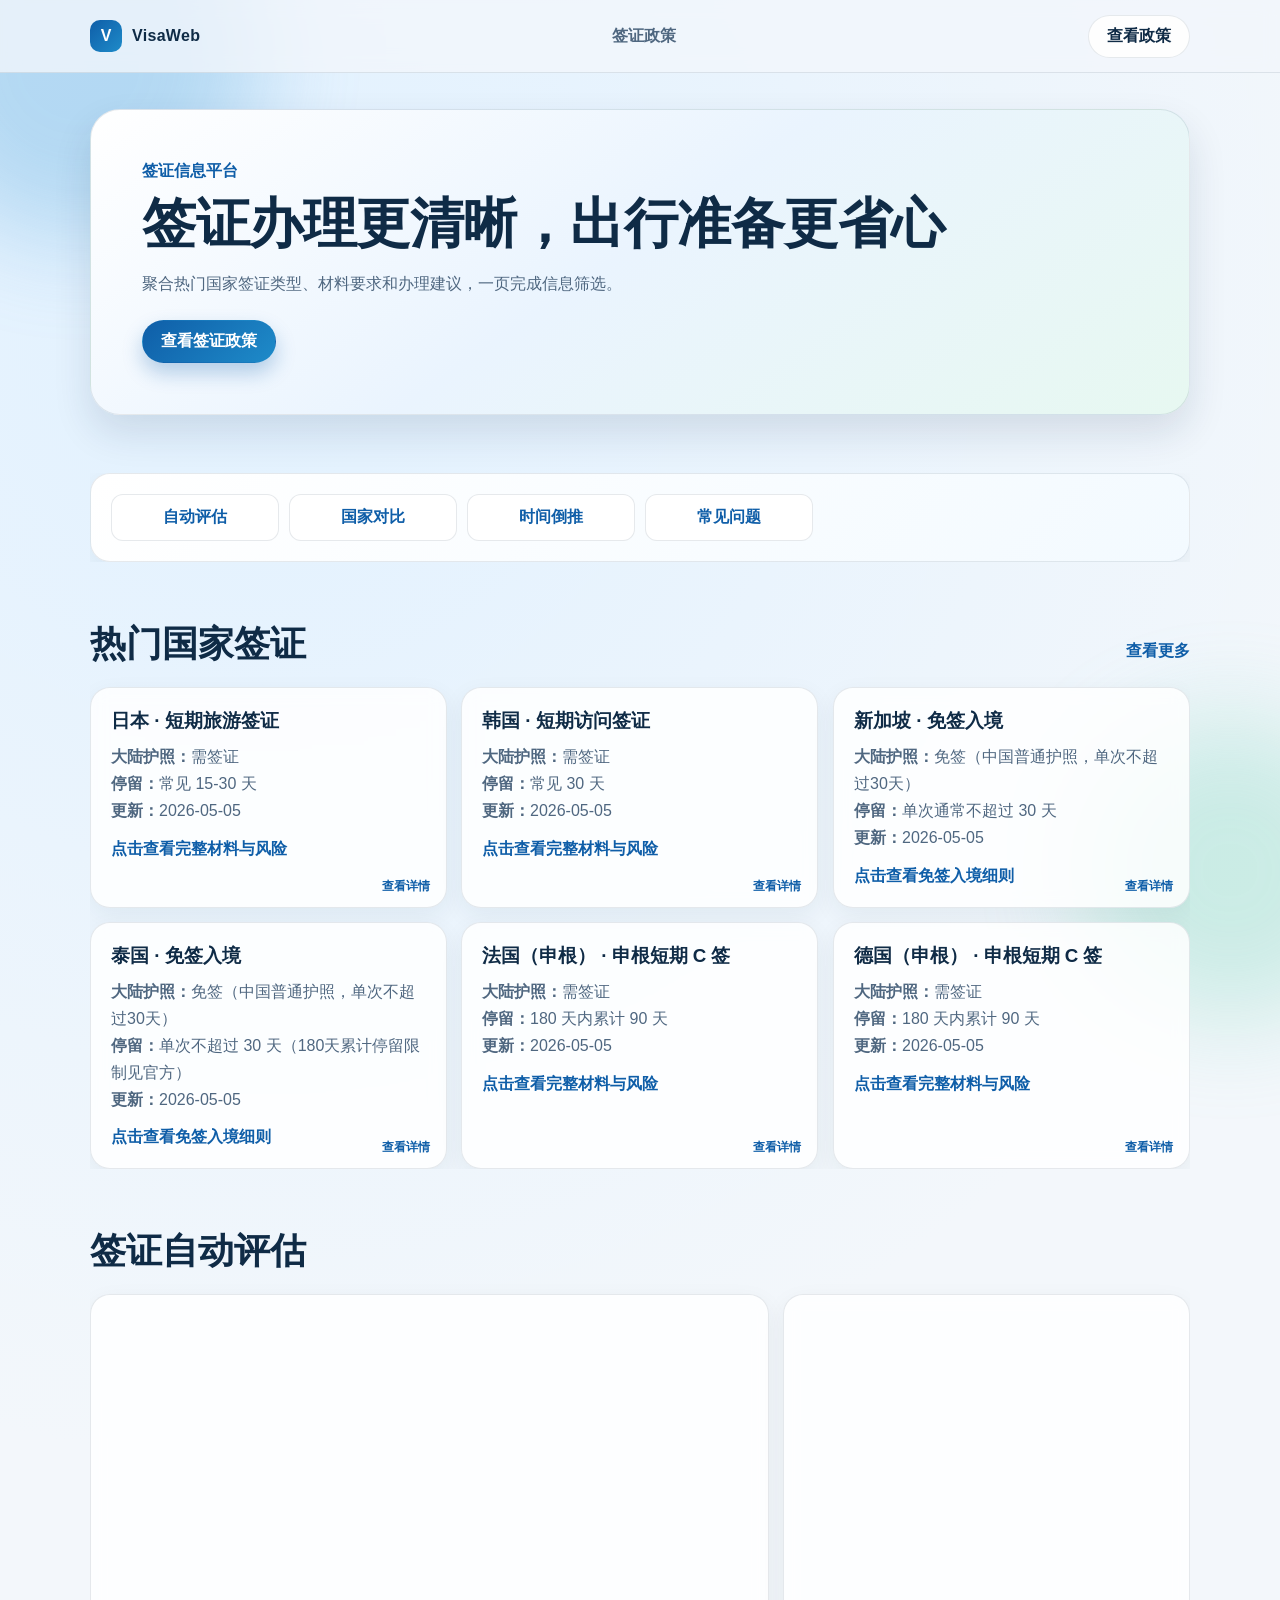
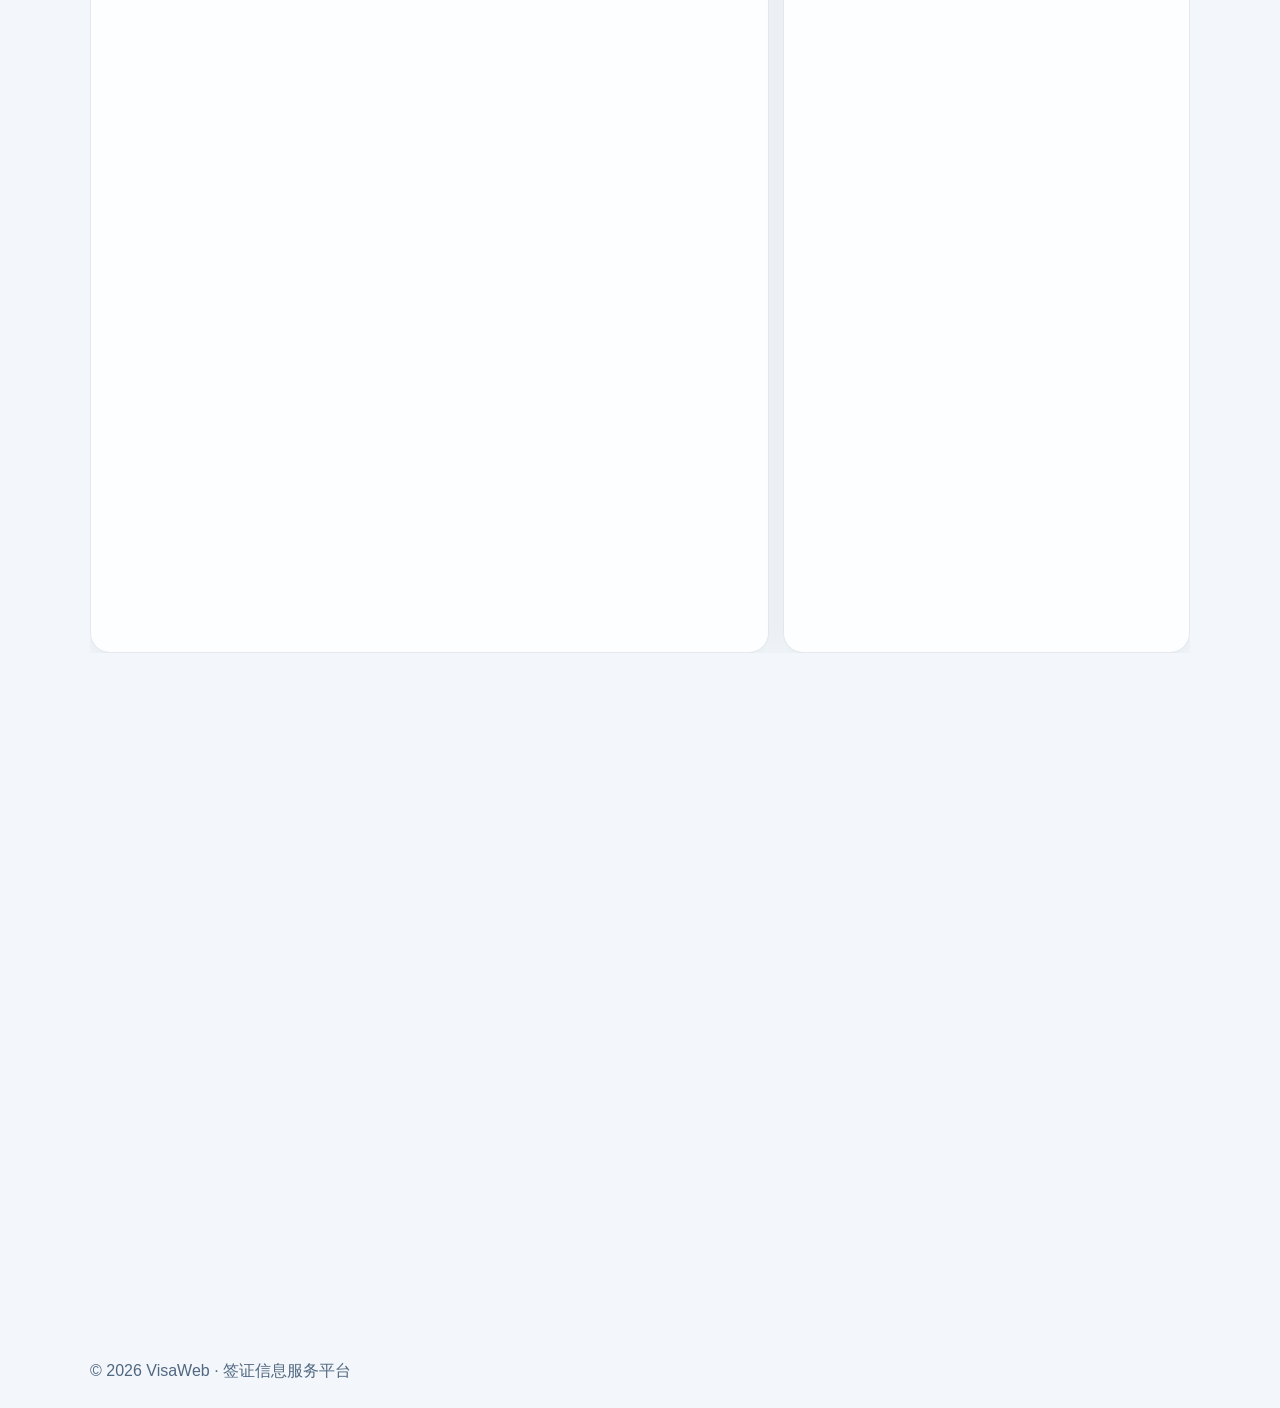
==== index.html @ edb18864 "Refine CN passport visa site: policy detail pages, FAQ update, UX and animation tuning" ====
﻿<!doctype html>
<html lang="zh-CN">
<head>
  <meta charset="UTF-8" />
  <meta name="viewport" content="width=device-width, initial-scale=1.0" />
  <meta name="theme-color" content="#0e2a47" />
  <title>VisaWeb 签证服务</title>
  <meta name="description" content="VisaWeb 提供热门国家签证政策、材料清单、风险提示与自动评估，界面简洁，体验流畅。" />
  <link rel="icon" href="./favicon.svg" type="image/svg+xml" />
  <link rel="stylesheet" href="./styles.css" />
</head>
<body>
  <div class="bg-orb orb-a" aria-hidden="true"></div>
  <div class="bg-orb orb-b" aria-hidden="true"></div>
  <header class="topbar">
    <div class="container topbar-inner">
      <a class="brand" href="./index.html" aria-label="VisaWeb 首页"><span class="brand-mark">V</span><span class="brand-name">VisaWeb</span></a>
      <nav class="nav">
        <a href="./policy/index.html">签证政策</a>
      </nav>
      <div class="top-actions">
        <a class="btn btn-line" href="./policy/index.html">查看政策</a>
      </div>
    </div>
  </header>
  <main id="home">
    <section class="hero container reveal show">
      <p class="tag">签证信息平台</p>
      <h1>签证办理更清晰，出行准备更省心</h1>
      <p class="hero-sub">聚合热门国家签证类型、材料要求和办理建议，一页完成信息筛选。</p>
      <div class="hero-actions">
        <a class="btn btn-solid" href="./policy/index.html">查看签证政策</a>
      </div>
    </section>

    <section class="container block reveal">
      <div class="quick-links card">
        <a href="#autoEval">自动评估</a>
        <a href="#compareSection">国家对比</a>
        <a href="#countdownSection">时间倒推</a>
        <a href="#faqSection">常见问题</a>
      </div>
    </section>

    <section id="hotSection" class="container block reveal">
      <div class="block-head"><h2>热门国家签证</h2><a href="./policy/index.html">查看更多</a></div>
      <div id="homeCards" class="card-grid"></div>
    </section>

    <section id="autoEval" class="container block reveal">
      <div class="block-head"><h2>签证自动评估</h2></div>
      <div class="apply-grid">
        <form id="visaEvalForm" class="card form-card" action="#" method="post">
          <label>目标国家<select id="evalCountry" required><option value="">请选择国家</option></select></label>
          <label>出行目的<select id="evalPurpose" required><option value="tourism">旅游</option><option value="business">商务</option><option value="visit">探亲访友</option></select></label>
          <label>预计停留天数<select id="evalStayDays" required><option value="short" selected>7 天内</option><option value="mid">8-15 天</option><option value="long">16 天以上</option></select></label>
          <label>月收入（人民币）<select id="evalIncome" required><option value="low">5000 以下</option><option value="mid" selected>5000 - 20000</option><option value="high">20000 以上</option></select></label>
          <label>过往出境记录<select id="evalTravel" required><option value="none">无</option><option value="some" selected>1-3 次</option><option value="many">4 次及以上</option></select></label>
          <label>是否有拒签史<select id="evalRefusal" required><option value="no" selected>无拒签史</option><option value="yes">有拒签史</option></select></label>
          <label>资金余额覆盖行程<select id="evalFund" required><option value="weak">不足 1 倍</option><option value="normal" selected>1-2 倍</option><option value="strong">2 倍以上</option></select></label>
          <label>行程真实性<select id="evalPlan" required><option value="basic">基础</option><option value="clear" selected>清晰</option><option value="strong">完整可核验</option></select></label>
          <label>材料翻译/公证准备<select id="evalDocLegal" required><option value="no">未准备</option><option value="part" selected>部分准备</option><option value="yes">准备完整</option></select></label>
          <label>材料完整度<input id="evalDocs" type="range" min="40" max="100" step="5" value="80" /></label>
          <label><input id="evalJob" type="checkbox" checked /> 有稳定工作/在读证明</label>
          <button class="btn btn-solid" type="submit">开始评估</button>
        </form>
        <aside class="card tip-card">
          <h3>评估结果</h3>
          <p id="evalRate">通过率：--</p>
          <p id="evalLevel">风险等级：--</p>
          <p id="evalAdvice" class="tip-muted">填写信息后可生成建议。</p>
          <ul id="evalBreakdown" class="risk-list"><li>将显示分项评分。</li></ul>
        </aside>
      </div>
    </section>

    <section id="compareSection" class="container block reveal">
      <div class="block-head"><h2>国家对比</h2></div>
      <div class="compare-wrap card">
        <div class="compare-actions">
          <select id="compareA"></select>
          <select id="compareB"></select>
          <select id="compareC"></select>
          <button id="compareBtn" class="btn btn-solid" type="button">开始对比</button>
        </div>
        <div id="compareTable" class="compare-table"></div>
      </div>
    </section>

    <section id="countdownSection" class="container block reveal">
      <div class="block-head"><h2>办理时间倒推器</h2></div>
      <div class="card countdown-box">
        <div class="compare-actions">
          <select id="countCountry"></select>
          <input id="departDate" type="date" />
          <button id="countBtn" class="btn btn-solid" type="button">计算时间</button>
        </div>
        <p id="countResult" class="tip-muted">输入国家和出发日期后自动计算最晚提交时间。</p>
      </div>
    </section>

    <section id="faqSection" class="container block reveal">
      <div class="block-head"><h2>常见问题</h2></div>
      <div class="card">
        <div class="compare-actions"><select id="faqCountry"></select></div>
        <div id="smartFaq" class="faq"></div>
      </div>
    </section>

  </main>
  <footer class="container footer reveal"><p>© 2026 VisaWeb · 签证信息服务平台</p></footer>
  <script src="./app.js"></script>
  <script src="./data/visa-data.js"></script>
  <script src="./data/site-data-bindings.js"></script>
</body>
</html>
---- styles.css ----
﻿:root {
  --bg: #f3f7fb;
  --text: #0f2b46;
  --subtext: #4f6780;
  --card: rgba(255, 255, 255, 0.84);
  --line: rgba(15, 43, 70, 0.1);
  --primary: #0f5ea8;
  --primary-2: #1e8bc9;
  --shadow: 0 18px 38px rgba(15, 43, 70, 0.12);
}

* { box-sizing: border-box; }
html, body { margin: 0; padding: 0; }
body {
  font-family: "Avenir Next", "Segoe UI", "PingFang SC", "Microsoft YaHei", sans-serif;
  background: radial-gradient(circle at 20% 10%, #e1f1ff 0%, transparent 40%), var(--bg);
  color: var(--text);
  overflow-x: hidden;
}
*:not(.btn):not(button):not(.quick-links a) {
  animation: none !important;
  transition: none !important;
}

.container {
  width: min(1100px, calc(100% - 40px));
  margin: 0 auto;
}

.bg-orb {
  position: fixed;
  z-index: -1;
  border-radius: 50%;
  filter: blur(50px);
  opacity: 0.35;
  pointer-events: none;
  will-change: transform;
}
.orb-a {
  width: 360px; height: 360px;
  background: #58a9df;
  top: -120px; left: -100px;
  animation: none;
}
.orb-b {
  width: 300px; height: 300px;
  background: #81d7be;
  right: -100px; bottom: -120px;
  animation: none;
}

.topbar {
  position: sticky;
  top: 0;
  backdrop-filter: blur(10px);
  background: rgba(243, 247, 251, 0.78);
  border-bottom: 1px solid var(--line);
  z-index: 20;
}
.topbar-inner {
  height: 72px;
  display: flex;
  align-items: center;
  justify-content: space-between;
  gap: 14px;
}
.brand {
  display: inline-flex;
  align-items: center;
  gap: 10px;
  text-decoration: none;
  color: var(--text);
  font-weight: 700;
}
.brand-mark {
  width: 32px; height: 32px;
  border-radius: 10px;
  display: grid;
  place-items: center;
  color: #fff;
  background: linear-gradient(135deg, var(--primary), var(--primary-2));
}
.brand-name { letter-spacing: 0.3px; }

.nav {
  display: flex;
  gap: 24px;
}
.nav a {
  text-decoration: none;
  color: var(--subtext);
  font-weight: 600;
  transition: none;
}
.nav a:hover { color: var(--primary); }

.btn {
  border-radius: 999px;
  border: 1px solid transparent;
  padding: 10px 18px;
  font-weight: 650;
  text-decoration: none;
  display: inline-flex;
  align-items: center;
  justify-content: center;
  transition: transform .28s cubic-bezier(.22,.8,.24,1), box-shadow .28s cubic-bezier(.22,.8,.24,1), background .28s cubic-bezier(.22,.8,.24,1);
}
.btn:hover { transform: translateY(-1px) scale(1.01); }
.btn-solid {
  background: linear-gradient(135deg, var(--primary), var(--primary-2));
  color: #fff;
  box-shadow: 0 10px 20px rgba(15, 94, 168, .28);
}
.btn-ghost {
  background: transparent;
  color: var(--primary);
  border-color: rgba(15, 94, 168, 0.35);
}
.btn-line {
  background: rgba(255, 255, 255, 0.9);
  border-color: var(--line);
  color: var(--text);
}

.hero {
  margin-top: 36px;
  background: linear-gradient(145deg, #ffffff, #eaf4fe 48%, #e7f8f1);
  border: 1px solid var(--line);
  border-radius: 30px;
  padding: clamp(28px, 4vw, 54px);
  box-shadow: var(--shadow);
}
.tag {
  margin: 0 0 12px;
  color: var(--primary);
  font-weight: 700;
}
.hero h1 {
  margin: 0;
  font-size: clamp(30px, 5vw, 54px);
  line-height: 1.1;
  letter-spacing: -0.5px;
}
.hero-sub {
  max-width: 660px;
  margin: 16px 0 0;
  color: var(--subtext);
  line-height: 1.75;
}
.hero-actions {
  margin-top: 22px;
  display: flex;
  gap: 12px;
  flex-wrap: wrap;
}
.hero-metrics {
  margin-top: 26px;
  display: grid;
  grid-template-columns: minmax(0, 260px);
  gap: 12px;
}
.hero-metrics article {
  background: var(--card);
  border: 1px solid var(--line);
  border-radius: 18px;
  padding: 16px;
}
.hero-metrics strong {
  font-size: 28px;
  display: block;
}
.hero-metrics span { color: var(--subtext); }

.block { margin-top: 58px; }
.block-head {
  display: flex;
  justify-content: space-between;
  align-items: baseline;
  margin-bottom: 18px;
}
.block h2 {
  font-size: clamp(24px, 3vw, 36px);
  margin: 0;
}
.block-head a {
  color: var(--primary);
  text-decoration: none;
  font-weight: 600;
}

.card-grid {
  display: grid;
  grid-template-columns: repeat(3, minmax(0, 1fr));
  gap: 14px;
}
.card {
  border: 1px solid var(--line);
  border-radius: 20px;
  padding: 20px;
  background: var(--card);
  backdrop-filter: blur(8px);
  box-shadow: 0 8px 24px rgba(15, 43, 70, 0.06);
  transition: none;
  will-change: transform;
}
.card:hover {
  transform: none;
  box-shadow: 0 8px 24px rgba(15, 43, 70, 0.06);
  border-color: var(--line);
}
.card-link {
  display: block;
  text-decoration: none;
  color: inherit;
  position: relative;
  transition: transform .34s cubic-bezier(.22,.8,.24,1), box-shadow .34s cubic-bezier(.22,.8,.24,1) !important;
}
.card-link::after {
  content: "查看详情";
  position: absolute;
  right: 16px;
  bottom: 12px;
  color: var(--primary);
  font-size: 12px;
  font-weight: 700;
}
.card-grid .card-link:hover {
  transform: translateY(-3px) scale(1.008);
  box-shadow: 0 12px 24px rgba(15, 43, 70, 0.12);
}
.card h3 { margin: 0 0 10px; }
.card p {
  margin: 0;
  color: var(--subtext);
  line-height: 1.68;
}
.card span {
  margin-top: 14px;
  color: var(--primary);
  font-weight: 700;
  display: inline-block;
}

.steps {
  margin: 0;
  padding: 0;
  list-style: none;
  display: grid;
  grid-template-columns: repeat(2, minmax(0, 1fr));
  gap: 14px;
}
.steps li {
  border: 1px solid var(--line);
  border-radius: 18px;
  padding: 18px;
  background: var(--card);
}
.steps strong { font-size: 17px; }
.steps p {
  margin: 8px 0 0;
  color: var(--subtext);
  line-height: 1.66;
}

.faq {
  display: grid;
  gap: 10px;
}
.faq details {
  border: 1px solid var(--line);
  border-radius: 14px;
  background: var(--card);
  padding: 14px 16px;
}
.faq summary {
  cursor: pointer;
  font-weight: 700;
}
.faq p {
  margin: 10px 0 0;
  color: var(--subtext);
  line-height: 1.65;
}

.footer {
  margin-top: 56px;
  margin-bottom: 26px;
  color: var(--subtext);
}

.reveal { opacity: 1; transform: none; }
.reveal.show { opacity: 1; transform: none; }

@keyframes driftA {
  from { transform: translate3d(0, 0, 0) scale(1); }
  to { transform: translate3d(20px, 30px, 0) scale(1.08); }
}
@keyframes driftB {
  from { transform: translate3d(0, 0, 0) scale(1); }
  to { transform: translate3d(-20px, -25px, 0) scale(1.12); }
}

@media (max-width: 900px) {
  .nav { display: none; }
  .card-grid { grid-template-columns: 1fr; }
  .steps { grid-template-columns: 1fr; }
  .hero-metrics { grid-template-columns: 1fr; }
}

@media (max-width: 620px) {
  .container { width: min(1100px, calc(100% - 24px)); }
  .topbar-inner { height: 64px; }
  .btn-line { display: none; }
  .hero { border-radius: 22px; }
}

@media (prefers-reduced-motion: reduce) {
  *, *::before, *::after {
    animation: none !important;
    transition: none !important;
    scroll-behavior: auto !important;
  }
  .reveal { opacity: 1; transform: none; }
}

.region-tabs {
  display: flex;
  gap: 10px;
  flex-wrap: wrap;
  margin-bottom: 18px;
}
.region-tabs .btn.active {
  color: #fff;
  background: linear-gradient(135deg, var(--primary), var(--primary-2));
  border-color: transparent;
}
.policy-list {
  grid-template-columns: repeat(2, minmax(0, 1fr));
}
.policy-card p {
  margin: 8px 0 0;
  color: var(--subtext);
}

.apply-grid {
  display: grid;
  grid-template-columns: 1.25fr .75fr;
  gap: 14px;
}
.form-card {
  display: grid;
  gap: 10px;
}
.form-card label {
  display: grid;
  gap: 6px;
  font-weight: 600;
  color: var(--text);
}
.form-card input,
.form-card select,
.form-card textarea {
  border: 1px solid var(--line);
  border-radius: 12px;
  padding: 12px;
  background: #fff;
  color: var(--text);
  font: inherit;
}
.form-card textarea { resize: vertical; }
.tip-card h3 { margin-top: 0; }
.tip-muted { color: var(--subtext); font-size: 14px; }
.tip-card #evalRate,
.tip-card #evalLevel {
  color: var(--text);
  font-weight: 700;
}
.quick-links {
  display: grid;
  grid-template-columns: repeat(6, minmax(0, 1fr));
  gap: 10px;
  background: linear-gradient(135deg, #ffffff, #f3faff);
}
.quick-links a {
  text-decoration: none;
  border: 1px solid var(--line);
  border-radius: 12px;
  padding: 12px 10px;
  text-align: center;
  font-weight: 700;
  color: var(--primary);
  background: #fff;
  transition: transform .28s cubic-bezier(.22,.8,.24,1), box-shadow .28s cubic-bezier(.22,.8,.24,1);
}
.quick-links a:hover {
  transform: translateY(-1px) scale(1.01);
  box-shadow: 0 8px 16px rgba(15, 94, 168, .1);
}

input[type="range"] {
  width: 100%;
  accent-color: var(--primary);
}

.profile-grid {
  display: grid;
  grid-template-columns: repeat(3, minmax(0, 1fr));
  gap: 14px;
}

@media (max-width: 900px) {
  .policy-list,
  .profile-grid,
  .apply-grid {
    grid-template-columns: 1fr;
  }
  .quick-links {
    grid-template-columns: repeat(3, minmax(0, 1fr));
  }
}
.top-actions{display:flex;gap:8px;align-items:center}
.policy-tools{display:grid;grid-template-columns:2fr 1fr auto;gap:10px;align-items:center;margin-bottom:14px}
.policy-tools input,.policy-tools select{border:1px solid var(--line);border-radius:12px;padding:11px;background:#fff;color:var(--text);font:inherit}
.compare-wrap,.download-box,.countdown-box{padding:16px}
.compare-actions{display:flex;flex-wrap:wrap;gap:10px;align-items:center}
.compare-actions select,.compare-actions input{border:1px solid var(--line);border-radius:12px;padding:11px;background:#fff;color:var(--text);font:inherit;min-width:180px}
.compare-table{margin-top:14px;overflow:auto}
.compare-table table{width:100%;border-collapse:collapse;font-size:14px}
.compare-table th,.compare-table td{border-bottom:1px solid var(--line);padding:10px;text-align:left}
.risk-list{margin:12px 0 0;padding-left:18px;color:var(--subtext);line-height:1.7}
#home .block,.card{content-visibility:auto;contain-intrinsic-size:320px}
.reveal.show { animation: none; }
.country-item{transition:none}
.country-item.active{box-shadow:none}
@media (max-width:620px){.quick-links{grid-template-columns:repeat(2,minmax(0,1fr))}}
.policy-detail-layout{
  display:grid;
  grid-template-columns:300px 1fr;
  gap:14px;
  align-items:start;
}
.policy-country-list{
  display:grid;
  gap:8px;
  position:sticky;
  top:88px;
}
.country-item{
  border:1px solid var(--line);
  background:#fff;
  border-radius:12px;
  padding:10px 12px;
  text-align:left;
  cursor:pointer;
}
.country-item strong{display:block}
.country-item span{font-size:12px;color:var(--subtext)}
.country-item.active{
  border-color:rgba(15,94,168,.45);
  box-shadow:0 8px 18px rgba(15,94,168,.12);
}
.policy-detail-pane h3{margin-top:0}
.policy-detail-pane h4{margin:16px 0 8px}
.policy-detail-pane p{margin:8px 0}
@media (max-width:980px){
  .policy-detail-layout{grid-template-columns:1fr}
  .policy-country-list{position:static}
  .policy-tools{grid-template-columns:1fr 1fr auto}
}
@media (max-width:900px){.policy-tools{grid-template-columns:1fr}}
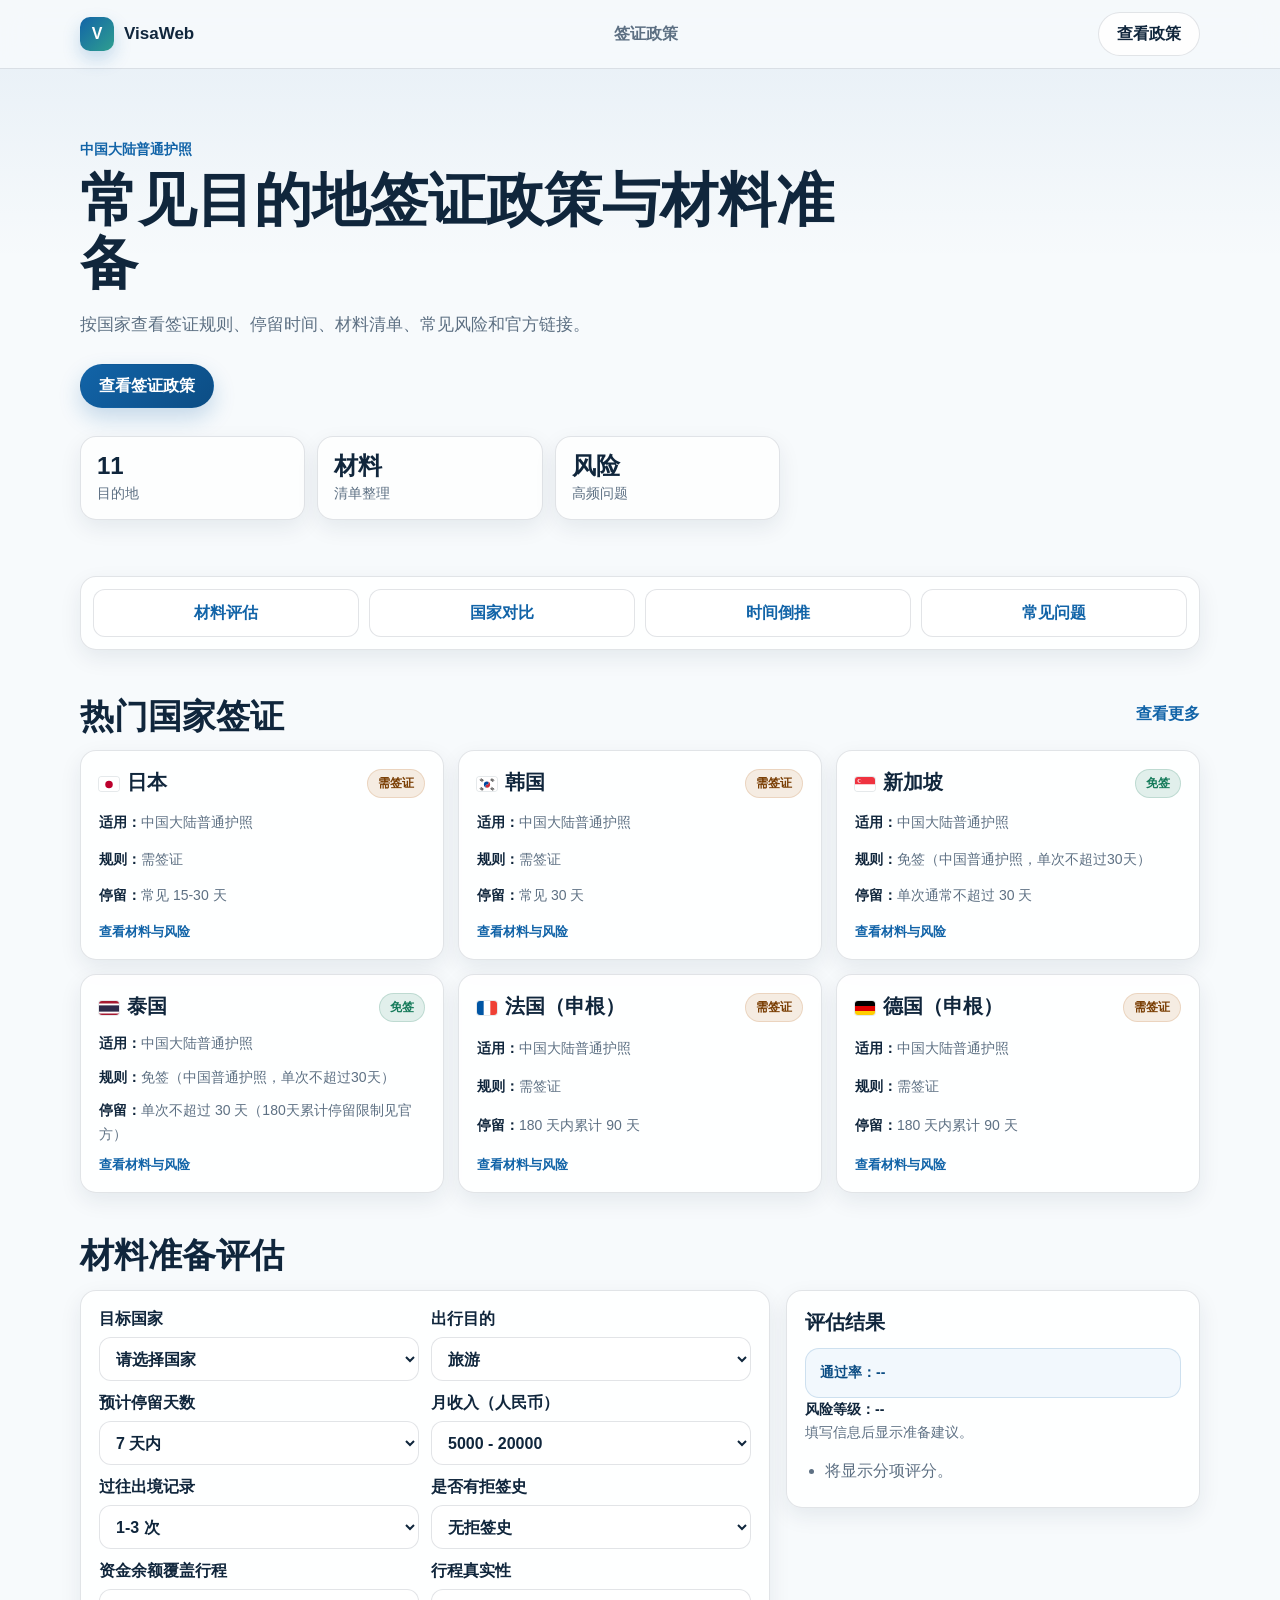
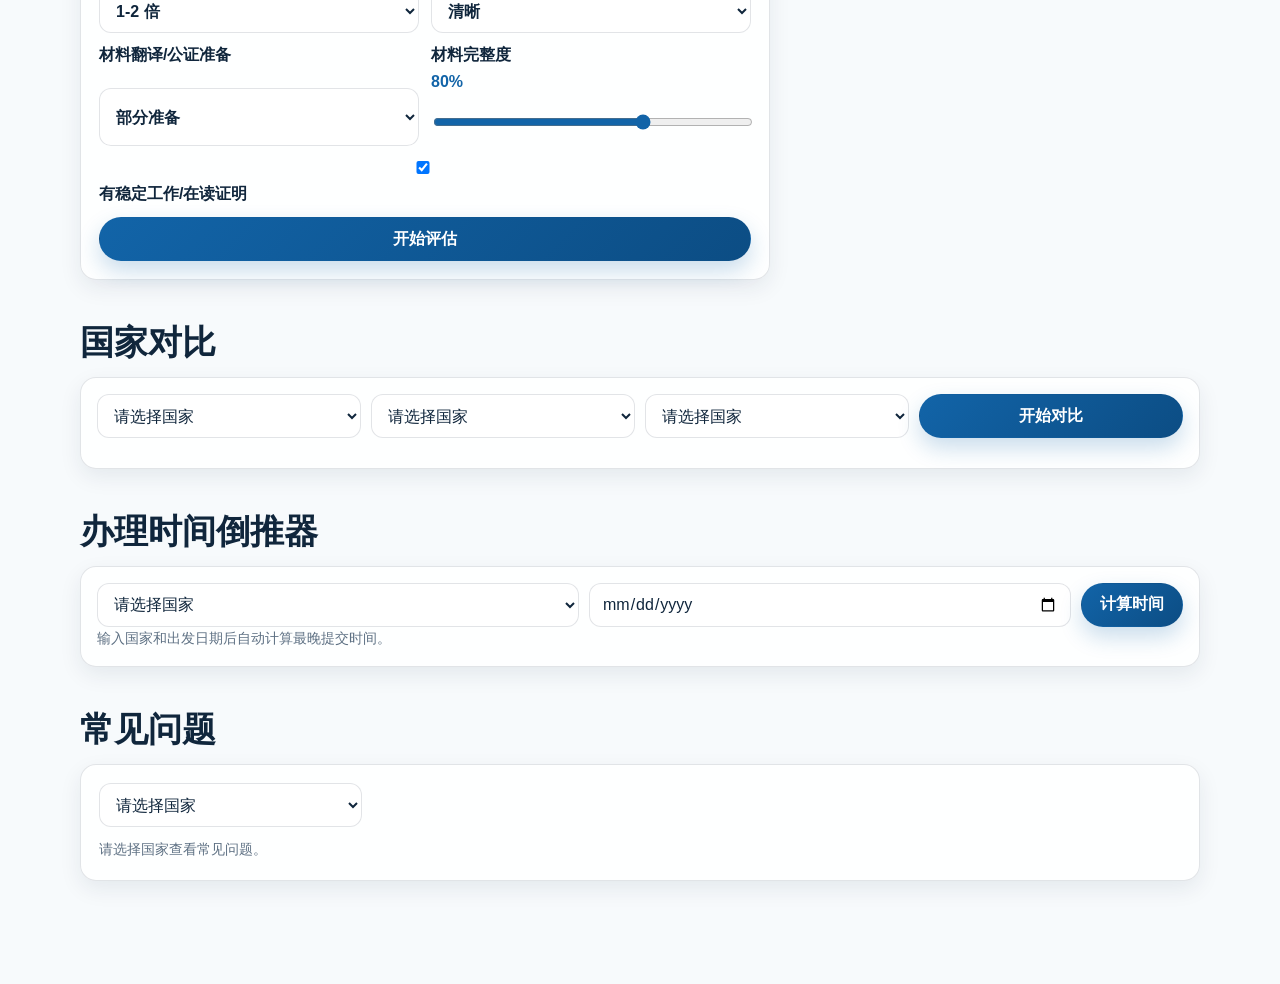
==== commit b0d74520: "Deep optimize visa information UI" ====
--- a/index.html
+++ b/index.html
@@ -3,15 +3,13 @@
 <head>
   <meta charset="UTF-8" />
   <meta name="viewport" content="width=device-width, initial-scale=1.0" />
-  <meta name="theme-color" content="#0e2a47" />
-  <title>VisaWeb 签证服务</title>
-  <meta name="description" content="VisaWeb 提供热门国家签证政策、材料清单、风险提示与自动评估，界面简洁，体验流畅。" />
+  <meta name="theme-color" content="#f7fafc" />
+  <title>VisaWeb 中国大陆护照签证信息</title>
+  <meta name="description" content="VisaWeb 汇总中国大陆普通护照常见目的地签证政策、材料清单、风险提示与出行准备时间。" />
   <link rel="icon" href="./favicon.svg" type="image/svg+xml" />
   <link rel="stylesheet" href="./styles.css" />
 </head>
-<body>
-  <div class="bg-orb orb-a" aria-hidden="true"></div>
-  <div class="bg-orb orb-b" aria-hidden="true"></div>
+<body class="has-mobile-quickbar">
   <header class="topbar">
     <div class="container topbar-inner">
       <a class="brand" href="./index.html" aria-label="VisaWeb 首页"><span class="brand-mark">V</span><span class="brand-name">VisaWeb</span></a>
@@ -25,17 +23,22 @@
   </header>
   <main id="home">
     <section class="hero container reveal show">
-      <p class="tag">签证信息平台</p>
-      <h1>签证办理更清晰，出行准备更省心</h1>
-      <p class="hero-sub">聚合热门国家签证类型、材料要求和办理建议，一页完成信息筛选。</p>
+      <p class="tag">中国大陆普通护照</p>
+      <h1>常见目的地签证政策与材料准备</h1>
+      <p class="hero-sub">按国家查看签证规则、停留时间、材料清单、常见风险和官方链接。</p>
       <div class="hero-actions">
         <a class="btn btn-solid" href="./policy/index.html">查看签证政策</a>
+      </div>
+      <div class="hero-facts" aria-label="站点内容摘要">
+        <div><strong>11</strong><span>目的地</span></div>
+        <div><strong>材料</strong><span>清单整理</span></div>
+        <div><strong>风险</strong><span>高频问题</span></div>
       </div>
     </section>
 
     <section class="container block reveal">
       <div class="quick-links card">
-        <a href="#autoEval">自动评估</a>
+        <a href="#autoEval">材料评估</a>
         <a href="#compareSection">国家对比</a>
         <a href="#countdownSection">时间倒推</a>
         <a href="#faqSection">常见问题</a>
@@ -48,7 +51,7 @@
     </section>
 
     <section id="autoEval" class="container block reveal">
-      <div class="block-head"><h2>签证自动评估</h2></div>
+      <div class="block-head"><h2>材料准备评估</h2></div>
       <div class="apply-grid">
         <form id="visaEvalForm" class="card form-card" action="#" method="post">
           <label>目标国家<select id="evalCountry" required><option value="">请选择国家</option></select></label>
@@ -60,15 +63,15 @@
           <label>资金余额覆盖行程<select id="evalFund" required><option value="weak">不足 1 倍</option><option value="normal" selected>1-2 倍</option><option value="strong">2 倍以上</option></select></label>
           <label>行程真实性<select id="evalPlan" required><option value="basic">基础</option><option value="clear" selected>清晰</option><option value="strong">完整可核验</option></select></label>
           <label>材料翻译/公证准备<select id="evalDocLegal" required><option value="no">未准备</option><option value="part" selected>部分准备</option><option value="yes">准备完整</option></select></label>
-          <label>材料完整度<input id="evalDocs" type="range" min="40" max="100" step="5" value="80" /></label>
-          <label><input id="evalJob" type="checkbox" checked /> 有稳定工作/在读证明</label>
+          <label>材料完整度 <span id="evalDocsValue" class="range-value">80%</span><input id="evalDocs" type="range" min="40" max="100" step="5" value="80" /></label>
+          <label class="check-label"><input id="evalJob" type="checkbox" checked /> 有稳定工作/在读证明</label>
           <button class="btn btn-solid" type="submit">开始评估</button>
         </form>
         <aside class="card tip-card">
           <h3>评估结果</h3>
           <p id="evalRate">通过率：--</p>
           <p id="evalLevel">风险等级：--</p>
-          <p id="evalAdvice" class="tip-muted">填写信息后可生成建议。</p>
+          <p id="evalAdvice" class="tip-muted">填写信息后显示准备建议。</p>
           <ul id="evalBreakdown" class="risk-list"><li>将显示分项评分。</li></ul>
         </aside>
       </div>
@@ -108,7 +111,13 @@
     </section>
 
   </main>
-  <footer class="container footer reveal"><p>© 2026 VisaWeb · 签证信息服务平台</p></footer>
+  <footer class="container footer reveal"><p>© 2026 VisaWeb · 中国大陆护照签证信息</p></footer>
+  <nav class="mobile-quickbar" aria-label="移动端快捷导航">
+    <a href="./policy/index.html">政策</a>
+    <a href="#autoEval">评估</a>
+    <a href="#compareSection">对比</a>
+    <a href="#faqSection">问答</a>
+  </nav>
   <script src="./app.js"></script>
   <script src="./data/visa-data.js"></script>
   <script src="./data/site-data-bindings.js"></script>
--- a/styles.css
+++ b/styles.css
@@ -1,191 +1,298 @@
-﻿:root {
-  --bg: #f3f7fb;
-  --text: #0f2b46;
-  --subtext: #4f6780;
-  --card: rgba(255, 255, 255, 0.84);
-  --line: rgba(15, 43, 70, 0.1);
-  --primary: #0f5ea8;
-  --primary-2: #1e8bc9;
-  --shadow: 0 18px 38px rgba(15, 43, 70, 0.12);
-}
-
-* { box-sizing: border-box; }
-html, body { margin: 0; padding: 0; }
+:root {
+  --bg: #f7fafc;
+  --surface: #ffffff;
+  --surface-soft: #edf5fb;
+  --text: #10263c;
+  --muted: #5d7083;
+  --line: rgba(16, 38, 60, 0.12);
+  --primary: #1264a8;
+  --primary-dark: #0c4d84;
+  --accent: #2f9f8f;
+  --warning: #b76b22;
+  --free: #167b5b;
+  --shadow-sm: 0 8px 22px rgba(16, 38, 60, 0.08);
+  --shadow-md: 0 18px 42px rgba(16, 38, 60, 0.12);
+  --radius: 16px;
+  --radius-lg: 24px;
+  --tap-size: 44px;
+}
+
+* {
+  box-sizing: border-box;
+}
+
+html {
+  scroll-behavior: smooth;
+  -webkit-text-size-adjust: 100%;
+}
+
 body {
-  font-family: "Avenir Next", "Segoe UI", "PingFang SC", "Microsoft YaHei", sans-serif;
-  background: radial-gradient(circle at 20% 10%, #e1f1ff 0%, transparent 40%), var(--bg);
+  margin: 0;
+  min-height: 100vh;
+  font-family: "Segoe UI", "PingFang SC", "Microsoft YaHei", Arial, sans-serif;
   color: var(--text);
+  background:
+    linear-gradient(180deg, rgba(18, 100, 168, 0.08) 0, rgba(18, 100, 168, 0) 260px),
+    var(--bg);
   overflow-x: hidden;
 }
-*:not(.btn):not(button):not(.quick-links a) {
-  animation: none !important;
-  transition: none !important;
+
+button,
+input,
+select {
+  font: inherit;
+}
+
+a {
+  color: inherit;
 }
 
 .container {
-  width: min(1100px, calc(100% - 40px));
+  width: min(1120px, calc(100% - 48px));
   margin: 0 auto;
-}
-
-.bg-orb {
-  position: fixed;
-  z-index: -1;
-  border-radius: 50%;
-  filter: blur(50px);
-  opacity: 0.35;
-  pointer-events: none;
-  will-change: transform;
-}
-.orb-a {
-  width: 360px; height: 360px;
-  background: #58a9df;
-  top: -120px; left: -100px;
-  animation: none;
-}
-.orb-b {
-  width: 300px; height: 300px;
-  background: #81d7be;
-  right: -100px; bottom: -120px;
-  animation: none;
 }
 
 .topbar {
   position: sticky;
   top: 0;
-  backdrop-filter: blur(10px);
-  background: rgba(243, 247, 251, 0.78);
+  z-index: 20;
+  background: rgba(247, 250, 252, 0.9);
   border-bottom: 1px solid var(--line);
-  z-index: 20;
-}
+  backdrop-filter: blur(14px);
+}
+
 .topbar-inner {
-  height: 72px;
+  height: 68px;
   display: flex;
   align-items: center;
   justify-content: space-between;
-  gap: 14px;
-}
+  gap: 18px;
+}
+
 .brand {
+  min-height: var(--tap-size);
   display: inline-flex;
   align-items: center;
   gap: 10px;
+  color: var(--text);
   text-decoration: none;
-  color: var(--text);
-  font-weight: 700;
-}
+  font-weight: 750;
+}
+
 .brand-mark {
-  width: 32px; height: 32px;
+  width: 34px;
+  height: 34px;
   border-radius: 10px;
   display: grid;
   place-items: center;
   color: #fff;
-  background: linear-gradient(135deg, var(--primary), var(--primary-2));
-}
-.brand-name { letter-spacing: 0.3px; }
+  background: linear-gradient(135deg, var(--primary), var(--accent));
+  box-shadow: 0 8px 18px rgba(18, 100, 168, 0.22);
+}
+
+.brand-name {
+  font-size: 17px;
+}
 
 .nav {
   display: flex;
-  gap: 24px;
-}
+  align-items: center;
+  gap: 18px;
+}
+
 .nav a {
+  min-height: var(--tap-size);
+  display: inline-flex;
+  align-items: center;
+  color: var(--muted);
   text-decoration: none;
-  color: var(--subtext);
-  font-weight: 600;
-  transition: none;
-}
-.nav a:hover { color: var(--primary); }
+  font-weight: 650;
+}
+
+.nav a:hover {
+  color: var(--primary);
+}
+
+.top-actions {
+  display: flex;
+  align-items: center;
+  gap: 10px;
+}
 
 .btn {
+  min-height: var(--tap-size);
+  border: 1px solid transparent;
   border-radius: 999px;
-  border: 1px solid transparent;
   padding: 10px 18px;
-  font-weight: 650;
+  display: inline-flex;
+  align-items: center;
+  justify-content: center;
+  color: var(--text);
   text-decoration: none;
-  display: inline-flex;
-  align-items: center;
-  justify-content: center;
-  transition: transform .28s cubic-bezier(.22,.8,.24,1), box-shadow .28s cubic-bezier(.22,.8,.24,1), background .28s cubic-bezier(.22,.8,.24,1);
-}
-.btn:hover { transform: translateY(-1px) scale(1.01); }
+  font-weight: 720;
+  cursor: pointer;
+  transition: transform 0.2s ease, box-shadow 0.2s ease, background-color 0.2s ease, border-color 0.2s ease;
+}
+
+.btn:hover {
+  transform: translateY(-1px);
+}
+
+.btn:active {
+  transform: translateY(0) scale(0.98);
+}
+
 .btn-solid {
-  background: linear-gradient(135deg, var(--primary), var(--primary-2));
   color: #fff;
-  box-shadow: 0 10px 20px rgba(15, 94, 168, .28);
-}
+  background: linear-gradient(135deg, var(--primary), var(--primary-dark));
+  box-shadow: 0 10px 22px rgba(18, 100, 168, 0.22);
+}
+
 .btn-ghost {
-  background: transparent;
   color: var(--primary);
-  border-color: rgba(15, 94, 168, 0.35);
-}
+  background: #fff;
+  border-color: rgba(18, 100, 168, 0.24);
+}
+
 .btn-line {
-  background: rgba(255, 255, 255, 0.9);
+  color: var(--text);
+  background: rgba(255, 255, 255, 0.86);
   border-color: var(--line);
-  color: var(--text);
 }
 
 .hero {
-  margin-top: 36px;
-  background: linear-gradient(145deg, #ffffff, #eaf4fe 48%, #e7f8f1);
-  border: 1px solid var(--line);
-  border-radius: 30px;
-  padding: clamp(28px, 4vw, 54px);
-  box-shadow: var(--shadow);
-}
+  padding: clamp(34px, 6vw, 72px) 0 14px;
+}
+
 .tag {
-  margin: 0 0 12px;
+  margin: 0 0 10px;
   color: var(--primary);
-  font-weight: 700;
-}
+  font-size: 14px;
+  font-weight: 760;
+}
+
 .hero h1 {
+  max-width: 760px;
   margin: 0;
-  font-size: clamp(30px, 5vw, 54px);
-  line-height: 1.1;
-  letter-spacing: -0.5px;
-}
+  font-size: clamp(34px, 5vw, 58px);
+  line-height: 1.08;
+}
+
 .hero-sub {
   max-width: 660px;
   margin: 16px 0 0;
-  color: var(--subtext);
+  color: var(--muted);
+  font-size: 17px;
   line-height: 1.75;
 }
+
 .hero-actions {
-  margin-top: 22px;
+  margin-top: 24px;
   display: flex;
+  flex-wrap: wrap;
   gap: 12px;
-  flex-wrap: wrap;
-}
-.hero-metrics {
-  margin-top: 26px;
-  display: grid;
-  grid-template-columns: minmax(0, 260px);
+}
+
+.hero-facts {
+  max-width: 700px;
+  margin-top: 28px;
+  display: grid;
+  grid-template-columns: repeat(3, minmax(0, 1fr));
   gap: 12px;
 }
-.hero-metrics article {
-  background: var(--card);
+
+.hero-facts div {
+  padding: 16px;
   border: 1px solid var(--line);
-  border-radius: 18px;
-  padding: 16px;
-}
-.hero-metrics strong {
-  font-size: 28px;
+  border-radius: var(--radius);
+  background: rgba(255, 255, 255, 0.72);
+  box-shadow: var(--shadow-sm);
+}
+
+.hero-facts strong {
   display: block;
-}
-.hero-metrics span { color: var(--subtext); }
-
-.block { margin-top: 58px; }
+  font-size: 24px;
+  line-height: 1.1;
+}
+
+.hero-facts span {
+  display: block;
+  margin-top: 6px;
+  color: var(--muted);
+  font-size: 14px;
+}
+
+.block {
+  margin-top: 42px;
+}
+
 .block-head {
   display: flex;
+  align-items: end;
   justify-content: space-between;
-  align-items: baseline;
-  margin-bottom: 18px;
-}
-.block h2 {
-  font-size: clamp(24px, 3vw, 36px);
+  gap: 16px;
+  margin-bottom: 14px;
+}
+
+.block h2,
+.policy-page-head h2 {
   margin: 0;
-}
+  font-size: clamp(24px, 3vw, 34px);
+  line-height: 1.2;
+}
+
 .block-head a {
+  min-height: var(--tap-size);
+  display: inline-flex;
+  align-items: center;
   color: var(--primary);
   text-decoration: none;
-  font-weight: 600;
+  font-weight: 720;
+  white-space: nowrap;
+}
+
+.card {
+  border: 1px solid var(--line);
+  border-radius: var(--radius);
+  padding: 18px;
+  background: rgba(255, 255, 255, 0.86);
+  box-shadow: var(--shadow-sm);
+  transition: transform 0.2s ease, box-shadow 0.2s ease, border-color 0.2s ease;
+}
+
+.card:hover {
+  transform: translateY(-2px);
+  border-color: rgba(18, 100, 168, 0.22);
+  box-shadow: var(--shadow-md);
+}
+
+.quick-links {
+  display: grid;
+  grid-template-columns: repeat(4, minmax(0, 1fr));
+  gap: 10px;
+  padding: 12px;
+}
+
+.quick-links a {
+  min-height: 48px;
+  border: 1px solid var(--line);
+  border-radius: 12px;
+  padding: 12px;
+  display: flex;
+  align-items: center;
+  justify-content: center;
+  color: var(--primary);
+  background: #fff;
+  text-align: center;
+  text-decoration: none;
+  font-weight: 760;
+  transition: transform 0.18s ease, background-color 0.18s ease, box-shadow 0.18s ease;
+}
+
+.quick-links a:hover {
+  transform: translateY(-1px);
+  background: #f4f9fd;
+  box-shadow: 0 8px 18px rgba(18, 100, 168, 0.1);
 }
 
 .card-grid {
@@ -193,278 +300,718 @@
   grid-template-columns: repeat(3, minmax(0, 1fr));
   gap: 14px;
 }
-.card {
+
+.card-link {
+  color: inherit;
+  text-decoration: none;
+}
+
+.country-card {
+  display: grid;
+  min-height: 210px;
+  gap: 10px;
+  animation: card-rise 0.38s ease both;
+  animation-delay: calc(var(--card-index, 0) * 45ms);
+}
+
+.country-card-top,
+.detail-title-row {
+  display: flex;
+  align-items: start;
+  justify-content: space-between;
+  gap: 12px;
+}
+
+.country-card h3,
+.card h3,
+.policy-detail-pane h3 {
+  margin: 0;
+  font-size: 20px;
+  line-height: 1.35;
+}
+
+.country-card p,
+.card p,
+.policy-detail-pane p {
+  margin: 0;
+  color: var(--muted);
+  font-size: 14px;
+  line-height: 1.68;
+}
+
+.country-card strong,
+.policy-detail-pane strong {
+  color: var(--text);
+}
+
+.card-more {
+  margin-top: auto;
+  color: var(--primary);
+  font-size: 13px;
+  font-weight: 760;
+}
+
+.status-pill {
+  flex: 0 0 auto;
+  padding: 5px 10px;
+  border-radius: 999px;
+  font-size: 12px;
+  font-weight: 760;
+  white-space: nowrap;
+}
+
+.status-pill.need {
+  color: #7a3f05;
+  background: rgba(183, 107, 34, 0.13);
+  border: 1px solid rgba(183, 107, 34, 0.18);
+}
+
+.status-pill.free {
+  color: var(--free);
+  background: rgba(22, 123, 91, 0.12);
+  border: 1px solid rgba(22, 123, 91, 0.18);
+}
+
+.apply-grid {
+  display: grid;
+  grid-template-columns: minmax(0, 1.25fr) minmax(280px, 0.75fr);
+  gap: 16px;
+  align-items: start;
+}
+
+.form-card {
+  display: grid;
+  grid-template-columns: repeat(2, minmax(0, 1fr));
+  gap: 12px;
+}
+
+.form-card label {
+  display: grid;
+  gap: 7px;
+  color: var(--text);
+  font-weight: 680;
+}
+
+.form-card .check-label,
+.form-card button {
+  grid-column: 1 / -1;
+}
+
+.form-card input,
+.form-card select,
+.policy-tools input,
+.policy-tools select,
+.compare-actions input,
+.compare-actions select {
+  min-height: var(--tap-size);
+  width: 100%;
   border: 1px solid var(--line);
-  border-radius: 20px;
-  padding: 20px;
-  background: var(--card);
-  backdrop-filter: blur(8px);
-  box-shadow: 0 8px 24px rgba(15, 43, 70, 0.06);
-  transition: none;
-  will-change: transform;
-}
-.card:hover {
-  transform: none;
-  box-shadow: 0 8px 24px rgba(15, 43, 70, 0.06);
-  border-color: var(--line);
-}
-.card-link {
-  display: block;
-  text-decoration: none;
-  color: inherit;
-  position: relative;
-  transition: transform .34s cubic-bezier(.22,.8,.24,1), box-shadow .34s cubic-bezier(.22,.8,.24,1) !important;
-}
-.card-link::after {
-  content: "查看详情";
-  position: absolute;
-  right: 16px;
-  bottom: 12px;
+  border-radius: 12px;
+  padding: 11px 12px;
+  color: var(--text);
+  background: #fff;
+}
+
+.form-card input[type="checkbox"] {
+  width: auto;
+  min-height: auto;
+  margin-right: 8px;
+}
+
+.check-label {
+  display: flex;
+  align-items: center;
+  min-height: 36px;
+}
+
+.range-value {
   color: var(--primary);
-  font-size: 12px;
-  font-weight: 700;
-}
-.card-grid .card-link:hover {
-  transform: translateY(-3px) scale(1.008);
-  box-shadow: 0 12px 24px rgba(15, 43, 70, 0.12);
-}
-.card h3 { margin: 0 0 10px; }
-.card p {
-  margin: 0;
-  color: var(--subtext);
-  line-height: 1.68;
-}
-.card span {
+  font-weight: 760;
+}
+
+input[type="range"] {
+  accent-color: var(--primary);
+  padding-left: 0;
+  padding-right: 0;
+}
+
+.tip-card {
+  position: sticky;
+  top: 86px;
+}
+
+.tip-card h3 {
+  margin: 0 0 12px;
+  font-size: 20px;
+}
+
+.tip-muted {
+  color: var(--muted);
+  font-size: 14px;
+  line-height: 1.7;
+}
+
+.tip-card #evalRate,
+.tip-card #evalLevel {
+  color: var(--text);
+  font-weight: 760;
+}
+
+.tip-card #evalRate {
+  padding: 12px 14px;
+  border: 1px solid rgba(18, 100, 168, 0.16);
+  border-radius: 14px;
+  color: var(--primary-dark);
+  background: #f2f8fd;
+}
+
+.risk-list {
+  margin: 12px 0 0;
+  padding-left: 20px;
+  color: var(--muted);
+  line-height: 1.75;
+}
+
+.risk-list li {
+  margin: 4px 0;
+}
+
+.compare-wrap,
+.countdown-box {
+  padding: 16px;
+}
+
+.compare-actions {
+  display: grid;
+  grid-template-columns: repeat(4, minmax(0, 1fr));
+  gap: 10px;
+  align-items: center;
+}
+
+.countdown-box .compare-actions {
+  grid-template-columns: minmax(0, 1fr) minmax(0, 1fr) auto;
+}
+
+.compare-table {
   margin-top: 14px;
-  color: var(--primary);
-  font-weight: 700;
-  display: inline-block;
-}
-
-.steps {
-  margin: 0;
-  padding: 0;
-  list-style: none;
-  display: grid;
-  grid-template-columns: repeat(2, minmax(0, 1fr));
-  gap: 14px;
-}
-.steps li {
-  border: 1px solid var(--line);
-  border-radius: 18px;
-  padding: 18px;
-  background: var(--card);
-}
-.steps strong { font-size: 17px; }
-.steps p {
-  margin: 8px 0 0;
-  color: var(--subtext);
-  line-height: 1.66;
+  overflow-x: auto;
+  -webkit-overflow-scrolling: touch;
+}
+
+.compare-table table {
+  width: 100%;
+  min-width: 660px;
+  border-collapse: collapse;
+  font-size: 14px;
+}
+
+.compare-table th,
+.compare-table td {
+  padding: 12px 10px;
+  border-bottom: 1px solid var(--line);
+  text-align: left;
+  vertical-align: top;
+}
+
+.compare-table th {
+  color: var(--text);
+  background: #f2f7fb;
 }
 
 .faq {
   display: grid;
   gap: 10px;
 }
+
 .faq details {
   border: 1px solid var(--line);
   border-radius: 14px;
-  background: var(--card);
+  background: #fff;
   padding: 14px 16px;
 }
+
 .faq summary {
+  min-height: 32px;
   cursor: pointer;
-  font-weight: 700;
-}
+  font-weight: 760;
+  line-height: 1.45;
+}
+
 .faq p {
   margin: 10px 0 0;
-  color: var(--subtext);
-  line-height: 1.65;
+  color: var(--muted);
+  line-height: 1.75;
+}
+
+.policy-main {
+  margin-top: 30px;
+}
+
+.policy-page-head {
+  align-items: center;
+}
+
+.policy-tools {
+  display: grid;
+  grid-template-columns: minmax(220px, 2fr) minmax(160px, 1fr) auto;
+  gap: 10px;
+  align-items: center;
+  margin-bottom: 16px;
+  scroll-margin-top: 86px;
+}
+
+.policy-meta {
+  margin: -4px 0 14px;
+  color: var(--muted);
+  font-size: 14px;
+  line-height: 1.6;
+}
+
+.policy-detail-layout {
+  display: grid;
+  grid-template-columns: 300px minmax(0, 1fr);
+  gap: 16px;
+  align-items: start;
+}
+
+.policy-country-list {
+  position: sticky;
+  top: 86px;
+  max-height: calc(100vh - 108px);
+  overflow: auto;
+  display: grid;
+  gap: 8px;
+  padding: 12px;
+}
+
+.country-item {
+  width: 100%;
+  min-height: 62px;
+  border: 1px solid var(--line);
+  border-radius: 12px;
+  padding: 10px 12px;
+  color: var(--text);
+  background: #fff;
+  text-align: left;
+  cursor: pointer;
+  transition: transform 0.18s ease, box-shadow 0.18s ease, border-color 0.18s ease, background-color 0.18s ease;
+}
+
+.country-item:hover {
+  transform: translateY(-1px);
+  box-shadow: 0 8px 18px rgba(18, 100, 168, 0.09);
+}
+
+.country-item.active {
+  border-color: rgba(18, 100, 168, 0.4);
+  background: #eef7ff;
+  box-shadow: inset 4px 0 0 var(--primary), 0 8px 18px rgba(18, 100, 168, 0.1);
+}
+
+.country-item strong {
+  display: block;
+  font-size: 15px;
+}
+
+.country-item span {
+  display: block;
+  margin-top: 4px;
+  color: var(--muted);
+  font-size: 12px;
+  line-height: 1.45;
+}
+
+.flag-icon {
+  width: 20px;
+  height: 14px;
+  object-fit: cover;
+  vertical-align: -2px;
+  border-radius: 3px;
+  box-shadow: 0 0 0 1px rgba(16, 38, 60, 0.1);
+  margin-right: 8px;
+}
+
+.policy-detail-pane {
+  padding: clamp(18px, 3vw, 26px);
+}
+
+.policy-detail-pane h4 {
+  margin: 22px 0 8px;
+  font-size: 17px;
+}
+
+.detail-cta-row {
+  display: flex;
+  flex-wrap: wrap;
+  gap: 10px;
+  margin: 14px 0 16px;
+}
+
+.detail-summary {
+  display: grid;
+  grid-template-columns: repeat(2, minmax(0, 1fr));
+  gap: 10px;
+  margin: 14px 0 18px;
+}
+
+.detail-summary p {
+  min-height: 70px;
+  padding: 12px;
+  border: 1px solid var(--line);
+  border-radius: 14px;
+  background: #f7fbff;
+  transition: border-color 0.2s ease, background-color 0.2s ease;
+}
+
+.detail-summary p:hover {
+  border-color: rgba(18, 100, 168, 0.22);
+  background: #f2f8fd;
+}
+
+.detail-summary strong,
+.detail-summary span {
+  display: block;
+}
+
+.detail-summary span {
+  margin-top: 6px;
+}
+
+.official-links a {
+  color: var(--primary);
+  overflow-wrap: anywhere;
 }
 
 .footer {
   margin-top: 56px;
   margin-bottom: 26px;
-  color: var(--subtext);
-}
-
-.reveal { opacity: 1; transform: none; }
-.reveal.show { opacity: 1; transform: none; }
-
-@keyframes driftA {
-  from { transform: translate3d(0, 0, 0) scale(1); }
-  to { transform: translate3d(20px, 30px, 0) scale(1.08); }
-}
-@keyframes driftB {
-  from { transform: translate3d(0, 0, 0) scale(1); }
-  to { transform: translate3d(-20px, -25px, 0) scale(1.12); }
-}
-
-@media (max-width: 900px) {
-  .nav { display: none; }
-  .card-grid { grid-template-columns: 1fr; }
-  .steps { grid-template-columns: 1fr; }
-  .hero-metrics { grid-template-columns: 1fr; }
+  color: var(--muted);
+}
+
+.mobile-quickbar {
+  display: none;
+}
+
+.reveal {
+  opacity: 0;
+  transform: translateY(14px);
+  transition: opacity 0.42s ease, transform 0.42s cubic-bezier(0.22, 0.8, 0.24, 1);
+  transition-delay: var(--reveal-delay, 0ms);
+}
+
+.reveal.show {
+  opacity: 1;
+  transform: translateY(0);
+}
+
+@keyframes card-rise {
+  from {
+    opacity: 0;
+    transform: translateY(12px);
+  }
+  to {
+    opacity: 1;
+    transform: translateY(0);
+  }
+}
+
+.btn:focus-visible,
+.brand:focus-visible,
+.nav a:focus-visible,
+.quick-links a:focus-visible,
+.card-link:focus-visible,
+.country-item:focus-visible,
+.policy-tools input:focus-visible,
+.policy-tools select:focus-visible,
+.compare-actions input:focus-visible,
+.compare-actions select:focus-visible,
+.form-card input:focus-visible,
+.form-card select:focus-visible,
+.faq summary:focus-visible {
+  outline: 3px solid rgba(18, 100, 168, 0.28);
+  outline-offset: 2px;
+}
+
+@media (max-width: 980px) {
+  .apply-grid,
+  .policy-detail-layout {
+    grid-template-columns: 1fr;
+  }
+
+  .tip-card,
+  .policy-country-list {
+    position: static;
+    max-height: none;
+  }
+
+  .policy-country-list {
+    grid-template-columns: repeat(2, minmax(0, 1fr));
+  }
+
+  .compare-actions,
+  .countdown-box .compare-actions {
+    grid-template-columns: repeat(2, minmax(0, 1fr));
+  }
+
+  .compare-actions .btn,
+  .countdown-box .compare-actions .btn {
+    width: 100%;
+  }
+}
+
+@media (max-width: 860px) {
+  .nav {
+    display: none;
+  }
+
+  .card-grid {
+    grid-template-columns: repeat(2, minmax(0, 1fr));
+  }
+
+  .form-card {
+    grid-template-columns: 1fr;
+  }
+
+  .quick-links {
+    grid-template-columns: repeat(2, minmax(0, 1fr));
+  }
+
+  .policy-tools {
+    grid-template-columns: 1fr 1fr;
+  }
+
+  .policy-tools .btn {
+    grid-column: 1 / -1;
+    width: 100%;
+  }
 }
 
 @media (max-width: 620px) {
-  .container { width: min(1100px, calc(100% - 24px)); }
-  .topbar-inner { height: 64px; }
-  .btn-line { display: none; }
-  .hero { border-radius: 22px; }
+  :root {
+    --radius: 14px;
+    --radius-lg: 18px;
+  }
+
+  .container {
+    width: min(100% - 28px, 1120px);
+  }
+
+  .has-mobile-quickbar {
+    padding-bottom: 78px;
+  }
+
+  .topbar-inner {
+    height: 62px;
+    gap: 10px;
+  }
+
+  .brand-name {
+    font-size: 16px;
+  }
+
+  .top-actions {
+    display: none;
+  }
+
+  .hero {
+    padding-top: 26px;
+    padding-bottom: 4px;
+  }
+
+  .hero h1 {
+    font-size: 32px;
+    line-height: 1.16;
+  }
+
+  .hero-sub {
+    font-size: 15px;
+    line-height: 1.72;
+  }
+
+  .hero-actions .btn {
+    width: 100%;
+  }
+
+  .hero-facts {
+    grid-template-columns: 1fr;
+    gap: 10px;
+  }
+
+  .hero-facts div {
+    display: flex;
+    align-items: center;
+    justify-content: space-between;
+    gap: 12px;
+    padding: 14px;
+  }
+
+  .hero-facts strong,
+  .hero-facts span {
+    margin: 0;
+  }
+
+  .block {
+    margin-top: 34px;
+  }
+
+  .block-head {
+    align-items: start;
+    gap: 10px;
+  }
+
+  .block-head a {
+    min-height: 36px;
+    font-size: 14px;
+  }
+
+  .card-grid,
+  .quick-links,
+  .policy-country-list,
+  .detail-summary,
+  .compare-actions,
+  .countdown-box .compare-actions,
+  .policy-tools {
+    grid-template-columns: 1fr;
+  }
+
+  .card {
+    padding: 16px;
+  }
+
+  .quick-links {
+    padding: 10px;
+    gap: 8px;
+  }
+
+  .quick-links a {
+    min-height: 46px;
+    padding: 10px;
+  }
+
+  .country-card {
+    min-height: auto;
+  }
+
+  .country-card-top,
+  .detail-title-row {
+    align-items: start;
+    gap: 8px;
+  }
+
+  .country-card h3,
+  .card h3,
+  .policy-detail-pane h3 {
+    font-size: 18px;
+  }
+
+  .country-card p,
+  .card p,
+  .policy-detail-pane p,
+  .tip-muted {
+    font-size: 14px;
+    line-height: 1.72;
+  }
+
+  .apply-grid {
+    gap: 14px;
+  }
+
+  .form-card input,
+  .form-card select,
+  .policy-tools input,
+  .policy-tools select,
+  .compare-actions input,
+  .compare-actions select,
+  .btn {
+    min-height: 46px;
+  }
+
+  .policy-main {
+    margin-top: 24px;
+  }
+
+  .policy-country-list {
+    padding: 10px;
+    scroll-margin-top: 78px;
+  }
+
+  .policy-detail-pane {
+    padding: 16px;
+    scroll-margin-top: 78px;
+  }
+
+  .detail-summary p {
+    min-height: auto;
+  }
+
+  .compare-table {
+    margin-left: -2px;
+    margin-right: -2px;
+  }
+
+  .mobile-quickbar {
+    position: fixed;
+    left: 12px;
+    right: 12px;
+    bottom: 12px;
+    z-index: 30;
+    display: grid;
+    grid-template-columns: repeat(4, 1fr);
+    gap: 6px;
+    padding: 8px;
+    border: 1px solid var(--line);
+    border-radius: 18px;
+    background: rgba(255, 255, 255, 0.94);
+    box-shadow: 0 14px 34px rgba(16, 38, 60, 0.16);
+    backdrop-filter: blur(14px);
+  }
+
+  .mobile-quickbar a {
+    min-height: 42px;
+    border-radius: 12px;
+    display: flex;
+    align-items: center;
+    justify-content: center;
+    color: var(--primary);
+    text-decoration: none;
+    font-size: 13px;
+    font-weight: 760;
+  }
+
+  .mobile-quickbar a:active {
+    background: #eef7ff;
+    transform: scale(0.97);
+  }
+}
+
+@media (hover: none) {
+  .card:hover,
+  .btn:hover,
+  .quick-links a:hover,
+  .country-item:hover {
+    transform: none;
+    box-shadow: var(--shadow-sm);
+  }
+
+  .btn:active,
+  .quick-links a:active,
+  .country-item:active,
+  .card-link:active {
+    transform: scale(0.985);
+  }
 }
 
 @media (prefers-reduced-motion: reduce) {
-  *, *::before, *::after {
+  *,
+  *::before,
+  *::after {
     animation: none !important;
     transition: none !important;
     scroll-behavior: auto !important;
   }
-  .reveal { opacity: 1; transform: none; }
-}
-
-.region-tabs {
-  display: flex;
-  gap: 10px;
-  flex-wrap: wrap;
-  margin-bottom: 18px;
-}
-.region-tabs .btn.active {
-  color: #fff;
-  background: linear-gradient(135deg, var(--primary), var(--primary-2));
-  border-color: transparent;
-}
-.policy-list {
-  grid-template-columns: repeat(2, minmax(0, 1fr));
-}
-.policy-card p {
-  margin: 8px 0 0;
-  color: var(--subtext);
-}
-
-.apply-grid {
-  display: grid;
-  grid-template-columns: 1.25fr .75fr;
-  gap: 14px;
-}
-.form-card {
-  display: grid;
-  gap: 10px;
-}
-.form-card label {
-  display: grid;
-  gap: 6px;
-  font-weight: 600;
-  color: var(--text);
-}
-.form-card input,
-.form-card select,
-.form-card textarea {
-  border: 1px solid var(--line);
-  border-radius: 12px;
-  padding: 12px;
-  background: #fff;
-  color: var(--text);
-  font: inherit;
-}
-.form-card textarea { resize: vertical; }
-.tip-card h3 { margin-top: 0; }
-.tip-muted { color: var(--subtext); font-size: 14px; }
-.tip-card #evalRate,
-.tip-card #evalLevel {
-  color: var(--text);
-  font-weight: 700;
-}
-.quick-links {
-  display: grid;
-  grid-template-columns: repeat(6, minmax(0, 1fr));
-  gap: 10px;
-  background: linear-gradient(135deg, #ffffff, #f3faff);
-}
-.quick-links a {
-  text-decoration: none;
-  border: 1px solid var(--line);
-  border-radius: 12px;
-  padding: 12px 10px;
-  text-align: center;
-  font-weight: 700;
-  color: var(--primary);
-  background: #fff;
-  transition: transform .28s cubic-bezier(.22,.8,.24,1), box-shadow .28s cubic-bezier(.22,.8,.24,1);
-}
-.quick-links a:hover {
-  transform: translateY(-1px) scale(1.01);
-  box-shadow: 0 8px 16px rgba(15, 94, 168, .1);
-}
-
-input[type="range"] {
-  width: 100%;
-  accent-color: var(--primary);
-}
-
-.profile-grid {
-  display: grid;
-  grid-template-columns: repeat(3, minmax(0, 1fr));
-  gap: 14px;
-}
-
-@media (max-width: 900px) {
-  .policy-list,
-  .profile-grid,
-  .apply-grid {
-    grid-template-columns: 1fr;
-  }
-  .quick-links {
-    grid-template-columns: repeat(3, minmax(0, 1fr));
-  }
-}
-.top-actions{display:flex;gap:8px;align-items:center}
-.policy-tools{display:grid;grid-template-columns:2fr 1fr auto;gap:10px;align-items:center;margin-bottom:14px}
-.policy-tools input,.policy-tools select{border:1px solid var(--line);border-radius:12px;padding:11px;background:#fff;color:var(--text);font:inherit}
-.compare-wrap,.download-box,.countdown-box{padding:16px}
-.compare-actions{display:flex;flex-wrap:wrap;gap:10px;align-items:center}
-.compare-actions select,.compare-actions input{border:1px solid var(--line);border-radius:12px;padding:11px;background:#fff;color:var(--text);font:inherit;min-width:180px}
-.compare-table{margin-top:14px;overflow:auto}
-.compare-table table{width:100%;border-collapse:collapse;font-size:14px}
-.compare-table th,.compare-table td{border-bottom:1px solid var(--line);padding:10px;text-align:left}
-.risk-list{margin:12px 0 0;padding-left:18px;color:var(--subtext);line-height:1.7}
-#home .block,.card{content-visibility:auto;contain-intrinsic-size:320px}
-.reveal.show { animation: none; }
-.country-item{transition:none}
-.country-item.active{box-shadow:none}
-@media (max-width:620px){.quick-links{grid-template-columns:repeat(2,minmax(0,1fr))}}
-.policy-detail-layout{
-  display:grid;
-  grid-template-columns:300px 1fr;
-  gap:14px;
-  align-items:start;
-}
-.policy-country-list{
-  display:grid;
-  gap:8px;
-  position:sticky;
-  top:88px;
-}
-.country-item{
-  border:1px solid var(--line);
-  background:#fff;
-  border-radius:12px;
-  padding:10px 12px;
-  text-align:left;
-  cursor:pointer;
-}
-.country-item strong{display:block}
-.country-item span{font-size:12px;color:var(--subtext)}
-.country-item.active{
-  border-color:rgba(15,94,168,.45);
-  box-shadow:0 8px 18px rgba(15,94,168,.12);
-}
-.policy-detail-pane h3{margin-top:0}
-.policy-detail-pane h4{margin:16px 0 8px}
-.policy-detail-pane p{margin:8px 0}
-@media (max-width:980px){
-  .policy-detail-layout{grid-template-columns:1fr}
-  .policy-country-list{position:static}
-  .policy-tools{grid-template-columns:1fr 1fr auto}
-}
-@media (max-width:900px){.policy-tools{grid-template-columns:1fr}}
+
+  .reveal {
+    opacity: 1;
+    transform: none;
+  }
+}
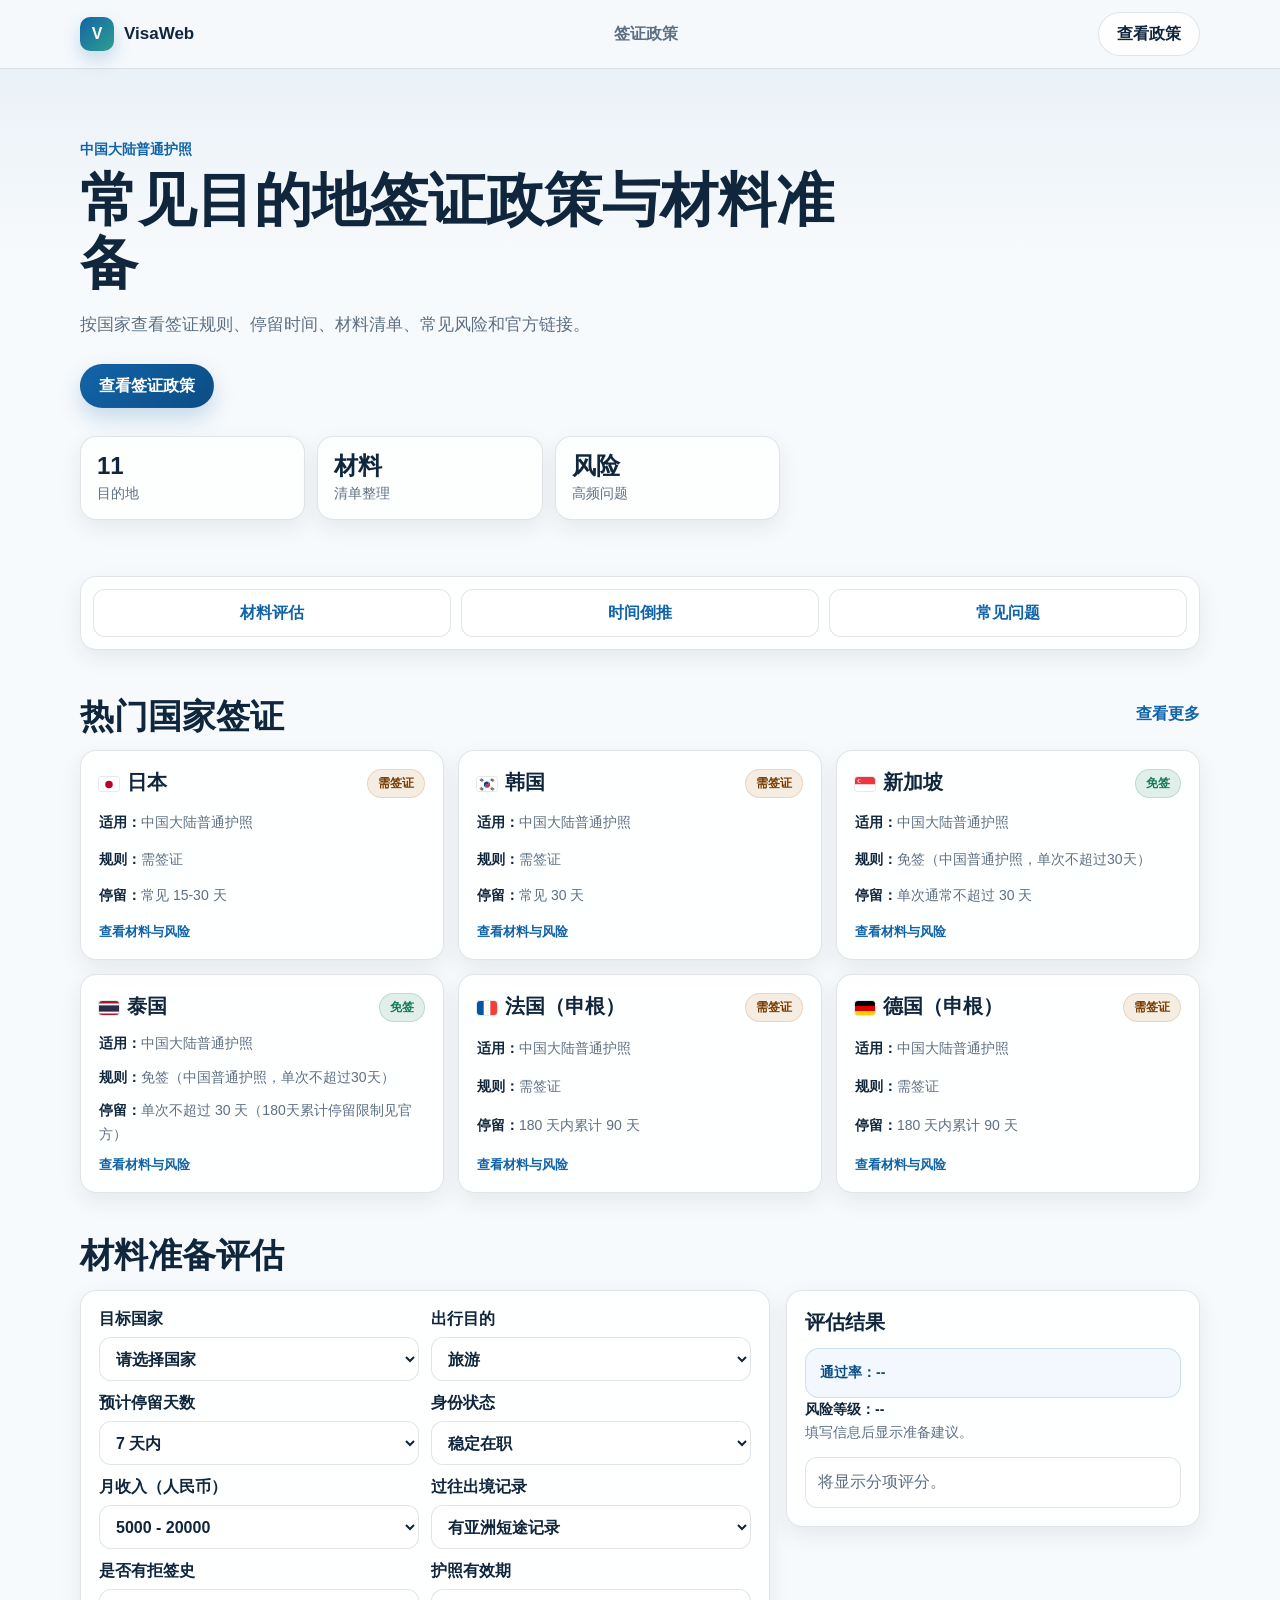
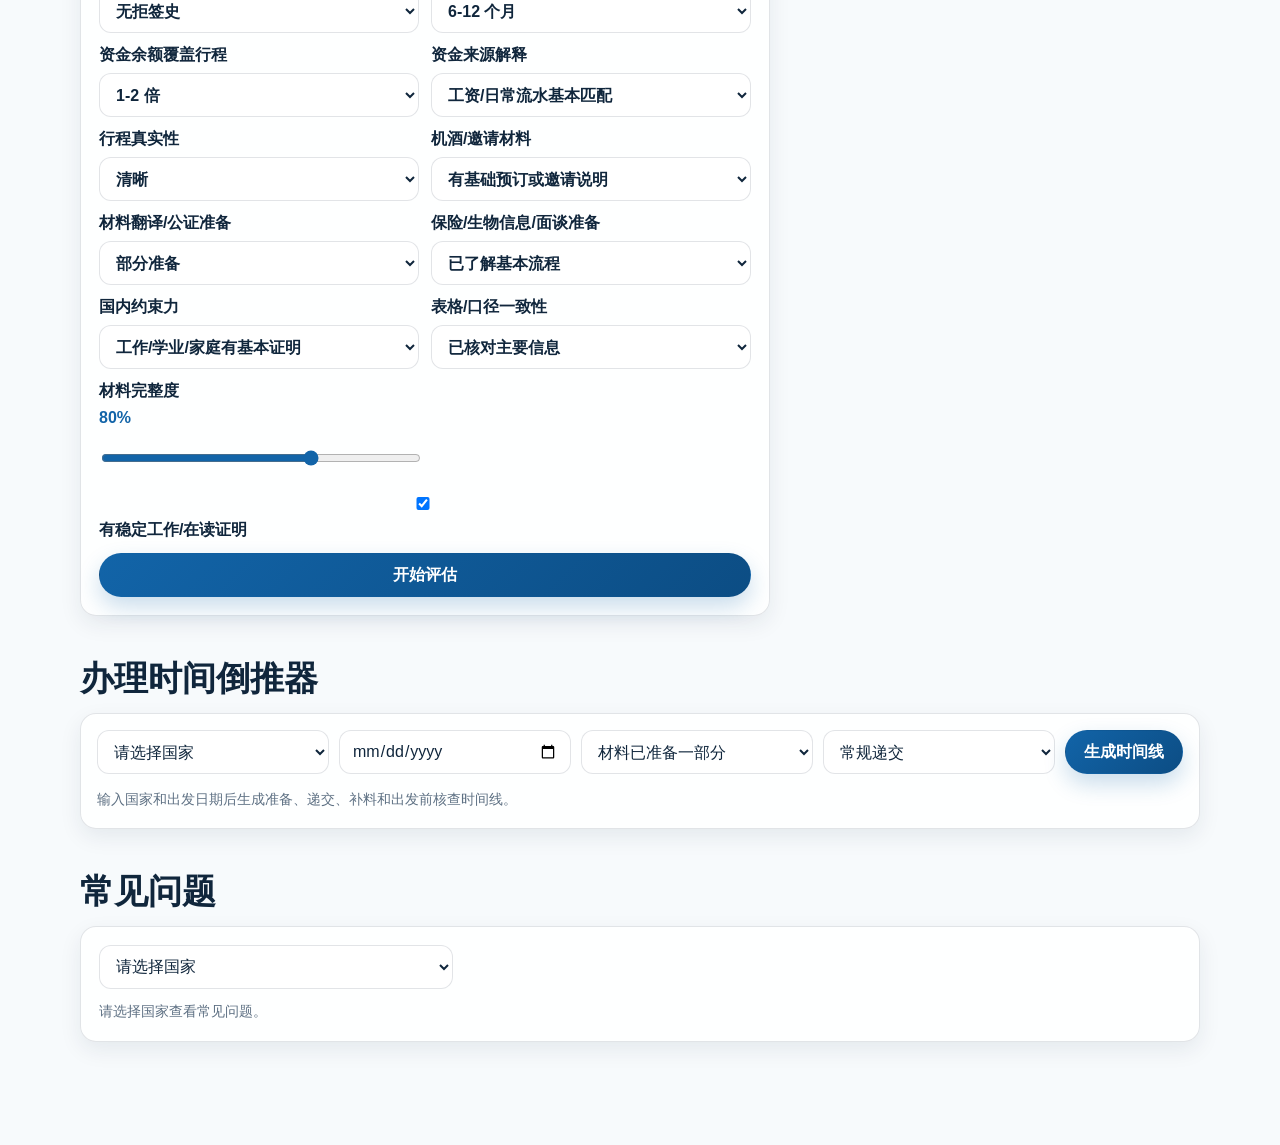
==== commit d810ffd1: "Refine visa assessment and timeline tools" ====
--- a/index.html
+++ b/index.html
@@ -39,7 +39,6 @@
     <section class="container block reveal">
       <div class="quick-links card">
         <a href="#autoEval">材料评估</a>
-        <a href="#compareSection">国家对比</a>
         <a href="#countdownSection">时间倒推</a>
         <a href="#faqSection">常见问题</a>
       </div>
@@ -57,12 +56,19 @@
           <label>目标国家<select id="evalCountry" required><option value="">请选择国家</option></select></label>
           <label>出行目的<select id="evalPurpose" required><option value="tourism">旅游</option><option value="business">商务</option><option value="visit">探亲访友</option></select></label>
           <label>预计停留天数<select id="evalStayDays" required><option value="short" selected>7 天内</option><option value="mid">8-15 天</option><option value="long">16 天以上</option></select></label>
+          <label>身份状态<select id="evalProfile" required><option value="employee" selected>稳定在职</option><option value="student">在读学生</option><option value="owner">企业主/个体经营</option><option value="freelance">自由职业</option><option value="retired">退休</option><option value="unemployed">暂无固定工作</option></select></label>
           <label>月收入（人民币）<select id="evalIncome" required><option value="low">5000 以下</option><option value="mid" selected>5000 - 20000</option><option value="high">20000 以上</option></select></label>
-          <label>过往出境记录<select id="evalTravel" required><option value="none">无</option><option value="some" selected>1-3 次</option><option value="many">4 次及以上</option></select></label>
+          <label>过往出境记录<select id="evalTravel" required><option value="none">无出境记录</option><option value="asia" selected>有亚洲短途记录</option><option value="some">有 1-3 次发达国家/申根记录</option><option value="many">4 次及以上良好记录</option></select></label>
           <label>是否有拒签史<select id="evalRefusal" required><option value="no" selected>无拒签史</option><option value="yes">有拒签史</option></select></label>
+          <label>护照有效期<select id="evalPassport" required><option value="weak">不足 6 个月</option><option value="normal" selected>6-12 个月</option><option value="strong">12 个月以上</option></select></label>
           <label>资金余额覆盖行程<select id="evalFund" required><option value="weak">不足 1 倍</option><option value="normal" selected>1-2 倍</option><option value="strong">2 倍以上</option></select></label>
+          <label>资金来源解释<select id="evalFundSource" required><option value="weak">来源难解释</option><option value="normal" selected>工资/日常流水基本匹配</option><option value="strong">收入、余额、行程预算闭环清晰</option></select></label>
           <label>行程真实性<select id="evalPlan" required><option value="basic">基础</option><option value="clear" selected>清晰</option><option value="strong">完整可核验</option></select></label>
+          <label>机酒/邀请材料<select id="evalBooking" required><option value="none">暂未准备</option><option value="basic" selected>有基础预订或邀请说明</option><option value="strong">日期、住宿、交通、邀请关系一致</option></select></label>
           <label>材料翻译/公证准备<select id="evalDocLegal" required><option value="no">未准备</option><option value="part" selected>部分准备</option><option value="yes">准备完整</option></select></label>
+          <label>保险/生物信息/面谈准备<select id="evalProcedure" required><option value="weak">未确认要求</option><option value="normal" selected>已了解基本流程</option><option value="strong">已按国家要求准备</option></select></label>
+          <label>国内约束力<select id="evalTies" required><option value="weak">证明较弱</option><option value="normal" selected>工作/学业/家庭有基本证明</option><option value="strong">工作、家庭、资产或学业证明完整</option></select></label>
+          <label>表格/口径一致性<select id="evalConsistency" required><option value="weak">尚未核对</option><option value="normal" selected>已核对主要信息</option><option value="strong">申请表、行程、资金、证明材料已逐项核对</option></select></label>
           <label>材料完整度 <span id="evalDocsValue" class="range-value">80%</span><input id="evalDocs" type="range" min="40" max="100" step="5" value="80" /></label>
           <label class="check-label"><input id="evalJob" type="checkbox" checked /> 有稳定工作/在读证明</label>
           <button class="btn btn-solid" type="submit">开始评估</button>
@@ -77,35 +83,32 @@
       </div>
     </section>
 
-    <section id="compareSection" class="container block reveal">
-      <div class="block-head"><h2>国家对比</h2></div>
-      <div class="compare-wrap card">
-        <div class="compare-actions">
-          <select id="compareA"></select>
-          <select id="compareB"></select>
-          <select id="compareC"></select>
-          <button id="compareBtn" class="btn btn-solid" type="button">开始对比</button>
-        </div>
-        <div id="compareTable" class="compare-table"></div>
-      </div>
-    </section>
-
     <section id="countdownSection" class="container block reveal">
       <div class="block-head"><h2>办理时间倒推器</h2></div>
       <div class="card countdown-box">
-        <div class="compare-actions">
+        <div class="tool-actions countdown-actions">
           <select id="countCountry"></select>
           <input id="departDate" type="date" />
-          <button id="countBtn" class="btn btn-solid" type="button">计算时间</button>
+          <select id="countReadiness">
+            <option value="none">材料尚未开始</option>
+            <option value="partial" selected>材料已准备一部分</option>
+            <option value="ready">材料基本齐全</option>
+          </select>
+          <select id="countUrgency">
+            <option value="normal" selected>常规递交</option>
+            <option value="peak">旺季/预约紧张</option>
+            <option value="urgent">临近出发</option>
+          </select>
+          <button id="countBtn" class="btn btn-solid" type="button">生成时间线</button>
         </div>
-        <p id="countResult" class="tip-muted">输入国家和出发日期后自动计算最晚提交时间。</p>
+        <div id="countResult" class="count-result tip-muted">输入国家和出发日期后生成准备、递交、补料和出发前核查时间线。</div>
       </div>
     </section>
 
     <section id="faqSection" class="container block reveal">
       <div class="block-head"><h2>常见问题</h2></div>
       <div class="card">
-        <div class="compare-actions"><select id="faqCountry"></select></div>
+        <div class="tool-actions"><select id="faqCountry"></select></div>
         <div id="smartFaq" class="faq"></div>
       </div>
     </section>
@@ -115,7 +118,7 @@
   <nav class="mobile-quickbar" aria-label="移动端快捷导航">
     <a href="./policy/index.html">政策</a>
     <a href="#autoEval">评估</a>
-    <a href="#compareSection">对比</a>
+    <a href="#countdownSection">时间</a>
     <a href="#faqSection">问答</a>
   </nav>
   <script src="./app.js"></script>
--- a/styles.css
+++ b/styles.css
@@ -268,7 +268,7 @@
 
 .quick-links {
   display: grid;
-  grid-template-columns: repeat(4, minmax(0, 1fr));
+  grid-template-columns: repeat(3, minmax(0, 1fr));
   gap: 10px;
   padding: 12px;
 }
@@ -401,8 +401,8 @@
 .form-card select,
 .policy-tools input,
 .policy-tools select,
-.compare-actions input,
-.compare-actions select {
+.tool-actions input,
+.tool-actions select {
   min-height: var(--tap-size);
   width: 100%;
   border: 1px solid var(--line);
@@ -476,46 +476,133 @@
   margin: 4px 0;
 }
 
-.compare-wrap,
+#evalBreakdown {
+  display: grid;
+  gap: 8px;
+  padding-left: 0;
+  list-style: none;
+}
+
+#evalBreakdown li {
+  margin: 0;
+  padding: 11px 12px;
+  border: 1px solid var(--line);
+  border-radius: 12px;
+  background: #fff;
+  color: var(--muted);
+  line-height: 1.68;
+}
+
+#evalBreakdown strong {
+  color: var(--text);
+}
+
 .countdown-box {
   padding: 16px;
 }
 
-.compare-actions {
-  display: grid;
-  grid-template-columns: repeat(4, minmax(0, 1fr));
+.tool-actions {
+  display: grid;
+  grid-template-columns: repeat(3, minmax(0, 1fr));
   gap: 10px;
   align-items: center;
 }
 
-.countdown-box .compare-actions {
-  grid-template-columns: minmax(0, 1fr) minmax(0, 1fr) auto;
-}
-
-.compare-table {
+.countdown-actions {
+  grid-template-columns: repeat(4, minmax(0, 1fr)) auto;
+}
+
+.count-result {
   margin-top: 14px;
-  overflow-x: auto;
-  -webkit-overflow-scrolling: touch;
-}
-
-.compare-table table {
-  width: 100%;
-  min-width: 660px;
-  border-collapse: collapse;
-  font-size: 14px;
-}
-
-.compare-table th,
-.compare-table td {
-  padding: 12px 10px;
-  border-bottom: 1px solid var(--line);
-  text-align: left;
-  vertical-align: top;
-}
-
-.compare-table th {
+}
+
+.count-summary {
+  padding: 14px 16px;
+  border-radius: 14px;
+  border: 1px solid var(--line);
+  background: #f7fbff;
+  display: grid;
+  gap: 6px;
+}
+
+.count-summary strong {
   color: var(--text);
-  background: #f2f7fb;
+  font-size: 16px;
+}
+
+.count-summary span {
+  color: var(--muted);
+  line-height: 1.7;
+}
+
+.count-summary.low {
+  border-color: rgba(22, 123, 91, 0.2);
+  background: rgba(22, 123, 91, 0.07);
+}
+
+.count-summary.medium {
+  border-color: rgba(183, 107, 34, 0.22);
+  background: rgba(183, 107, 34, 0.08);
+}
+
+.count-summary.high {
+  border-color: rgba(172, 60, 48, 0.22);
+  background: rgba(172, 60, 48, 0.08);
+}
+
+.timeline {
+  position: relative;
+  margin-top: 12px;
+  display: grid;
+  gap: 10px;
+}
+
+.timeline-step {
+  display: grid;
+  grid-template-columns: 112px minmax(0, 1fr);
+  gap: 12px;
+  padding: 13px 14px;
+  border: 1px solid var(--line);
+  border-radius: 14px;
+  background: #fff;
+  transition: transform 0.18s ease, border-color 0.18s ease, box-shadow 0.18s ease;
+}
+
+.timeline-step:hover {
+  transform: translateY(-1px);
+  border-color: rgba(18, 100, 168, 0.2);
+  box-shadow: var(--shadow-sm);
+}
+
+.timeline-step time {
+  color: var(--primary);
+  font-weight: 780;
+  white-space: nowrap;
+}
+
+.timeline-step strong,
+.timeline-step span {
+  display: block;
+}
+
+.timeline-step span {
+  margin-top: 4px;
+  color: var(--muted);
+  line-height: 1.65;
+}
+
+.timeline-step.strong {
+  border-color: rgba(18, 100, 168, 0.26);
+  background: #f2f8fd;
+}
+
+.timeline-step.danger {
+  border-color: rgba(172, 60, 48, 0.26);
+  background: rgba(172, 60, 48, 0.07);
+}
+
+.timeline-step.soft {
+  background: #fbfdff;
 }
 
 .faq {
@@ -723,8 +810,8 @@
 .country-item:focus-visible,
 .policy-tools input:focus-visible,
 .policy-tools select:focus-visible,
-.compare-actions input:focus-visible,
-.compare-actions select:focus-visible,
+.tool-actions input:focus-visible,
+.tool-actions select:focus-visible,
 .form-card input:focus-visible,
 .form-card select:focus-visible,
 .faq summary:focus-visible {
@@ -748,13 +835,13 @@
     grid-template-columns: repeat(2, minmax(0, 1fr));
   }
 
-  .compare-actions,
-  .countdown-box .compare-actions {
+  .tool-actions,
+  .countdown-actions {
     grid-template-columns: repeat(2, minmax(0, 1fr));
   }
 
-  .compare-actions .btn,
-  .countdown-box .compare-actions .btn {
+  .tool-actions .btn,
+  .countdown-actions .btn {
     width: 100%;
   }
 }
@@ -868,8 +955,8 @@
   .quick-links,
   .policy-country-list,
   .detail-summary,
-  .compare-actions,
-  .countdown-box .compare-actions,
+  .tool-actions,
+  .countdown-actions,
   .policy-tools {
     grid-template-columns: 1fr;
   }
@@ -920,8 +1007,8 @@
   .form-card select,
   .policy-tools input,
   .policy-tools select,
-  .compare-actions input,
-  .compare-actions select,
+  .tool-actions input,
+  .tool-actions select,
   .btn {
     min-height: 46px;
   }
@@ -944,9 +1031,13 @@
     min-height: auto;
   }
 
-  .compare-table {
-    margin-left: -2px;
-    margin-right: -2px;
+  .timeline-step {
+    grid-template-columns: 1fr;
+    gap: 6px;
+  }
+
+  .timeline-step time {
+    font-size: 13px;
   }
 
   .mobile-quickbar {
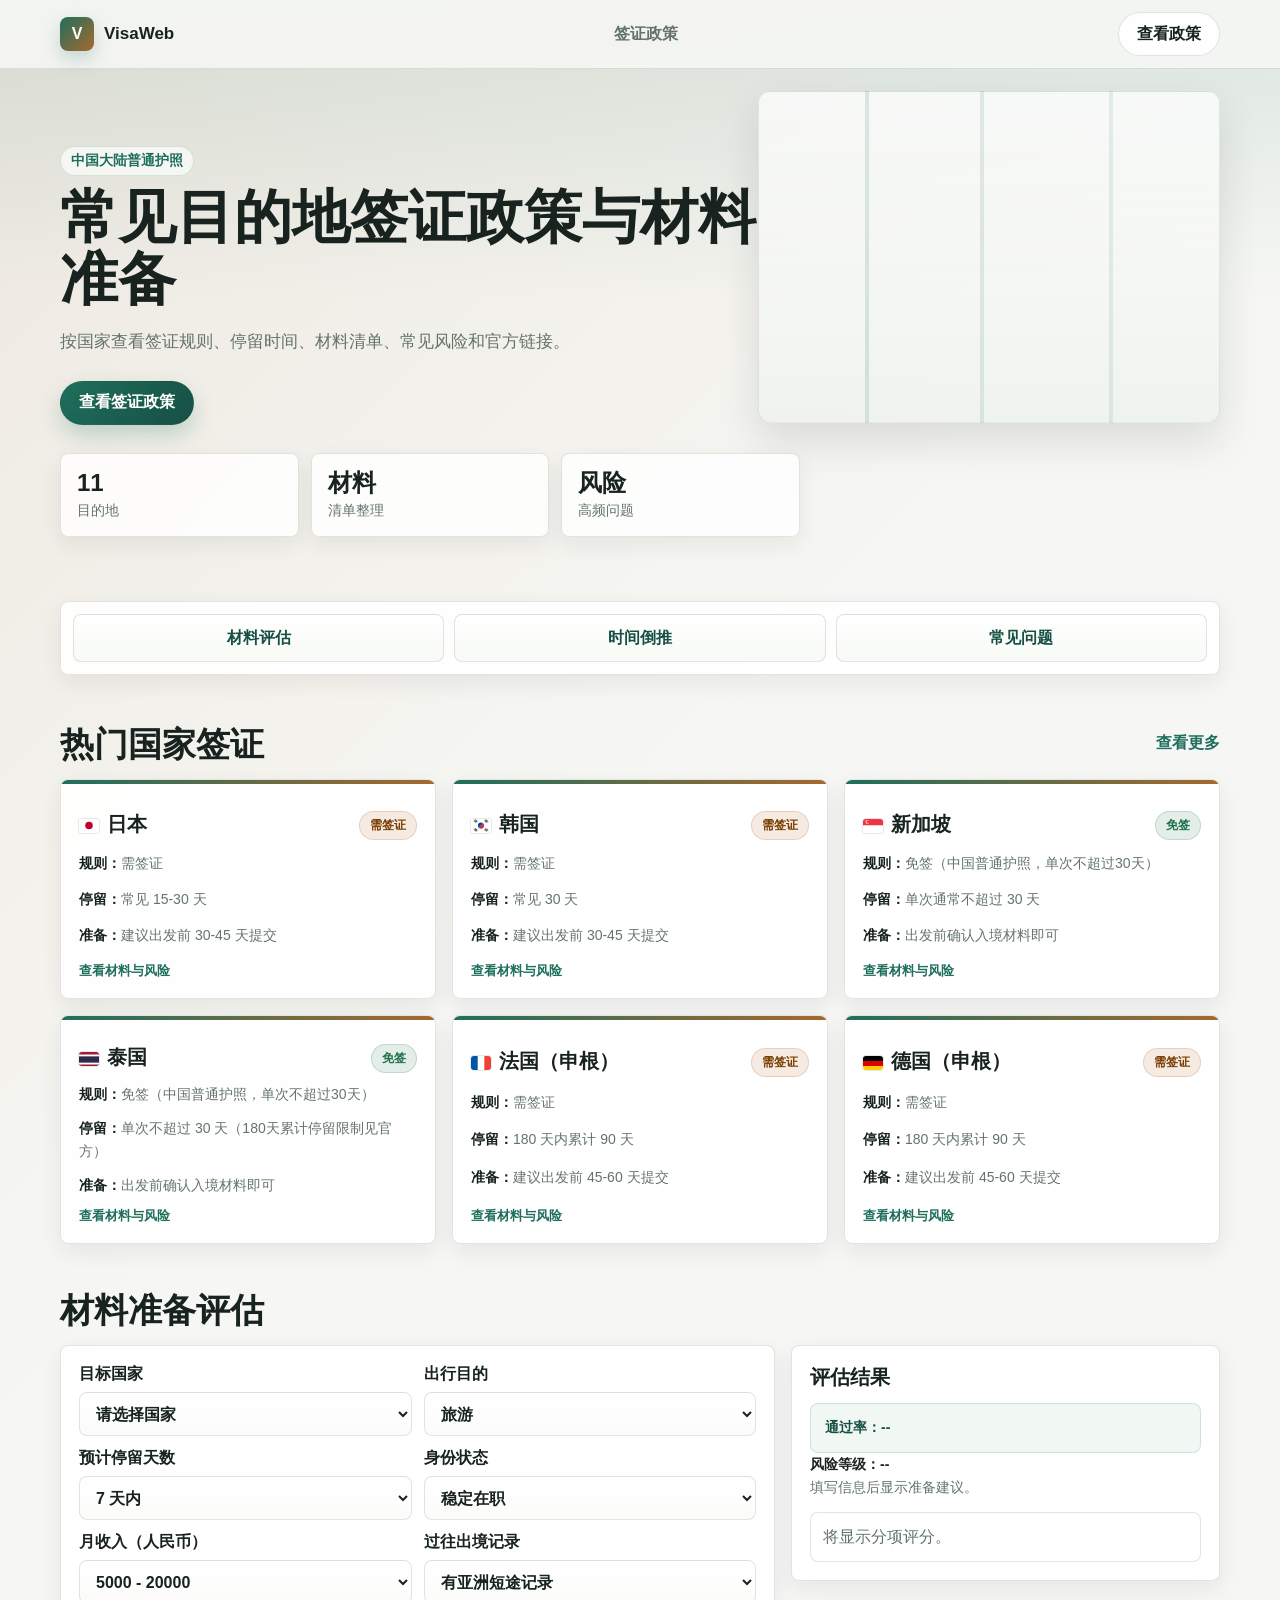
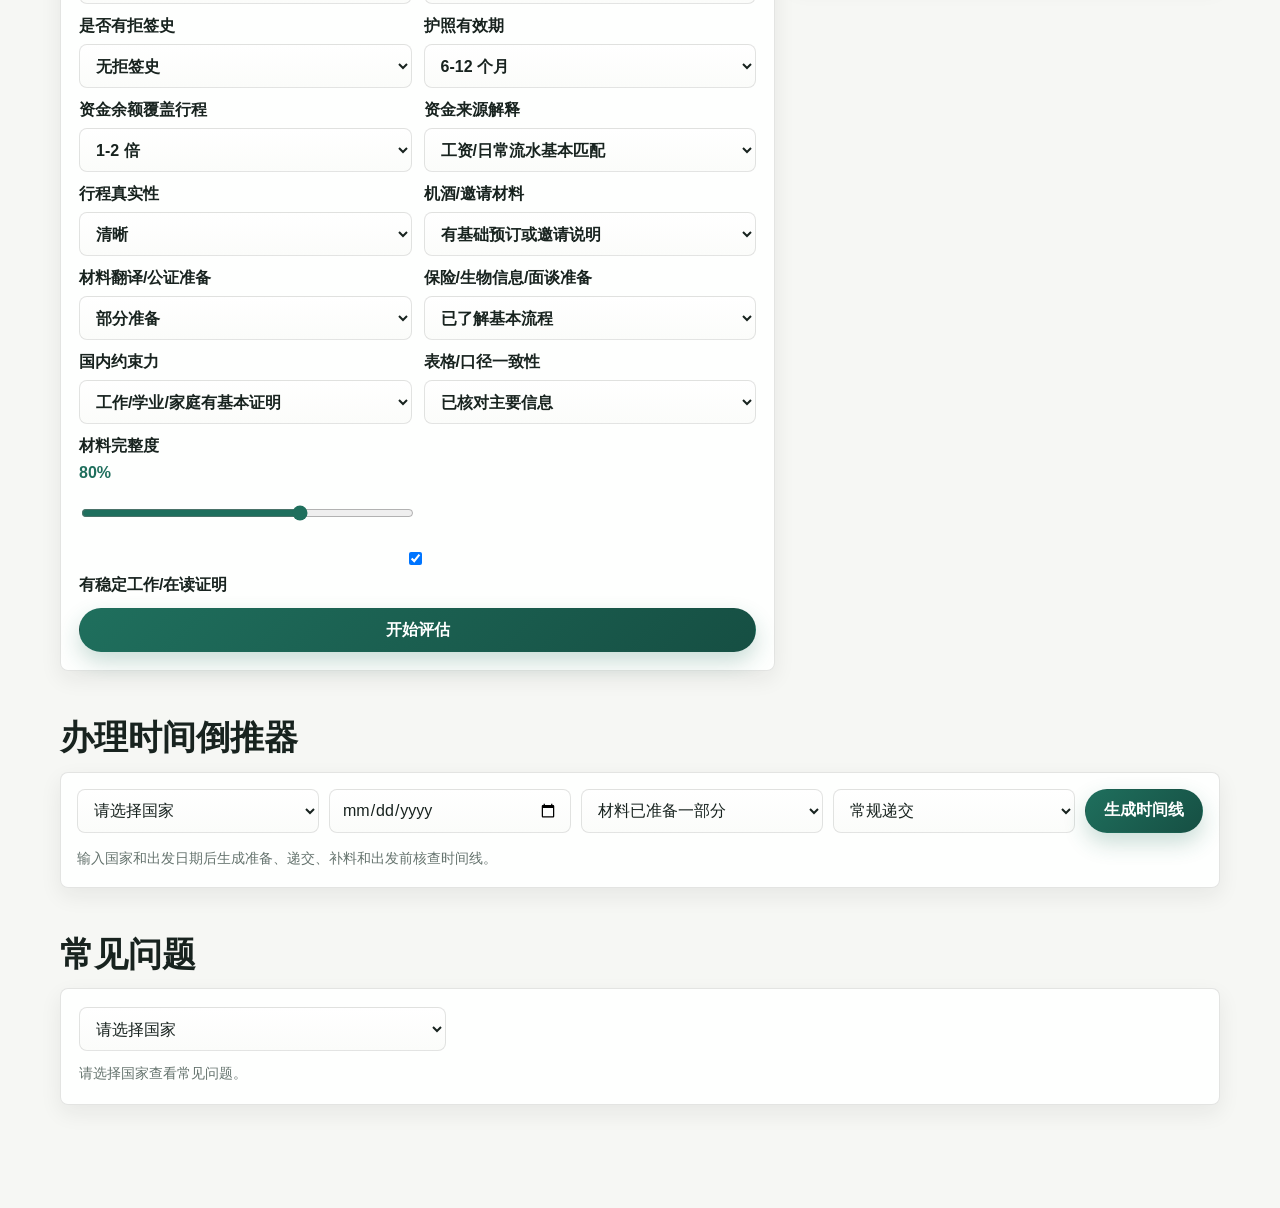
==== commit 88f99677: "Deep optimize visaweb interface" ====
--- a/index.html
+++ b/index.html
@@ -121,8 +121,7 @@
     <a href="#countdownSection">时间</a>
     <a href="#faqSection">问答</a>
   </nav>
+  <script src="./data/visa-data.js"></script>
   <script src="./app.js"></script>
-  <script src="./data/visa-data.js"></script>
-  <script src="./data/site-data-bindings.js"></script>
 </body>
 </html>
--- a/styles.css
+++ b/styles.css
@@ -1,19 +1,19 @@
 :root {
-  --bg: #f7fafc;
+  --bg: #f6f7f4;
   --surface: #ffffff;
-  --surface-soft: #edf5fb;
-  --text: #10263c;
-  --muted: #5d7083;
-  --line: rgba(16, 38, 60, 0.12);
-  --primary: #1264a8;
-  --primary-dark: #0c4d84;
-  --accent: #2f9f8f;
-  --warning: #b76b22;
-  --free: #167b5b;
-  --shadow-sm: 0 8px 22px rgba(16, 38, 60, 0.08);
-  --shadow-md: 0 18px 42px rgba(16, 38, 60, 0.12);
-  --radius: 16px;
-  --radius-lg: 24px;
+  --surface-soft: #eef2ec;
+  --text: #18231f;
+  --muted: #64736d;
+  --line: rgba(24, 35, 31, 0.12);
+  --primary: #1f6f5d;
+  --primary-dark: #164f43;
+  --accent: #a6692e;
+  --warning: #b25f1f;
+  --free: #20724d;
+  --shadow-sm: 0 8px 22px rgba(24, 35, 31, 0.07);
+  --shadow-md: 0 18px 42px rgba(24, 35, 31, 0.12);
+  --radius: 8px;
+  --radius-lg: 12px;
   --tap-size: 44px;
 }
 
@@ -32,7 +32,8 @@
   font-family: "Segoe UI", "PingFang SC", "Microsoft YaHei", Arial, sans-serif;
   color: var(--text);
   background:
-    linear-gradient(180deg, rgba(18, 100, 168, 0.08) 0, rgba(18, 100, 168, 0) 260px),
+    linear-gradient(180deg, rgba(31, 111, 93, 0.12) 0, rgba(31, 111, 93, 0) 300px),
+    linear-gradient(135deg, rgba(166, 105, 46, 0.1) 0, rgba(166, 105, 46, 0) 36%),
     var(--bg);
   overflow-x: hidden;
 }
@@ -48,7 +49,7 @@
 }
 
 .container {
-  width: min(1120px, calc(100% - 48px));
+  width: min(1160px, calc(100% - 48px));
   margin: 0 auto;
 }
 
@@ -56,7 +57,7 @@
   position: sticky;
   top: 0;
   z-index: 20;
-  background: rgba(247, 250, 252, 0.9);
+  background: rgba(246, 247, 244, 0.9);
   border-bottom: 1px solid var(--line);
   backdrop-filter: blur(14px);
 }
@@ -82,12 +83,12 @@
 .brand-mark {
   width: 34px;
   height: 34px;
-  border-radius: 10px;
+  border-radius: 8px;
   display: grid;
   place-items: center;
   color: #fff;
   background: linear-gradient(135deg, var(--primary), var(--accent));
-  box-shadow: 0 8px 18px rgba(18, 100, 168, 0.22);
+  box-shadow: 0 8px 18px rgba(31, 111, 93, 0.22);
 }
 
 .brand-name {
@@ -131,7 +132,7 @@
   text-decoration: none;
   font-weight: 720;
   cursor: pointer;
-  transition: transform 0.2s ease, box-shadow 0.2s ease, background-color 0.2s ease, border-color 0.2s ease;
+  transition: transform 0.2s ease, box-shadow 0.2s ease, background-color 0.2s ease, border-color 0.2s ease, color 0.2s ease;
 }
 
 .btn:hover {
@@ -145,7 +146,7 @@
 .btn-solid {
   color: #fff;
   background: linear-gradient(135deg, var(--primary), var(--primary-dark));
-  box-shadow: 0 10px 22px rgba(18, 100, 168, 0.22);
+  box-shadow: 0 10px 22px rgba(31, 111, 93, 0.24);
 }
 
 .btn-ghost {
@@ -161,25 +162,47 @@
 }
 
 .hero {
-  padding: clamp(34px, 6vw, 72px) 0 14px;
+  position: relative;
+  padding: clamp(38px, 6vw, 78px) 0 18px;
+  isolation: isolate;
+}
+
+.hero::after {
+  content: "";
+  position: absolute;
+  inset: 22px 0 auto auto;
+  z-index: -1;
+  width: min(43%, 460px);
+  height: clamp(210px, 28vw, 330px);
+  border: 1px solid rgba(31, 111, 93, 0.12);
+  border-radius: var(--radius-lg);
+  background:
+    linear-gradient(90deg, transparent 0 23%, rgba(31, 111, 93, 0.14) 23% 24%, transparent 24% 48%, rgba(31, 111, 93, 0.12) 48% 49%, transparent 49% 76%, rgba(31, 111, 93, 0.1) 76% 77%, transparent 77%),
+    linear-gradient(180deg, rgba(255, 255, 255, 0.72), rgba(238, 242, 236, 0.8));
+  box-shadow: var(--shadow-md);
 }
 
 .tag {
   margin: 0 0 10px;
+  width: fit-content;
+  padding: 5px 10px;
+  border: 1px solid rgba(31, 111, 93, 0.16);
+  border-radius: 999px;
   color: var(--primary);
+  background: rgba(255, 255, 255, 0.66);
   font-size: 14px;
   font-weight: 760;
 }
 
 .hero h1 {
-  max-width: 760px;
+  max-width: 720px;
   margin: 0;
   font-size: clamp(34px, 5vw, 58px);
   line-height: 1.08;
 }
 
 .hero-sub {
-  max-width: 660px;
+  max-width: 620px;
   margin: 16px 0 0;
   color: var(--muted);
   font-size: 17px;
@@ -194,7 +217,7 @@
 }
 
 .hero-facts {
-  max-width: 700px;
+  max-width: 740px;
   margin-top: 28px;
   display: grid;
   grid-template-columns: repeat(3, minmax(0, 1fr));
@@ -205,7 +228,7 @@
   padding: 16px;
   border: 1px solid var(--line);
   border-radius: var(--radius);
-  background: rgba(255, 255, 255, 0.72);
+  background: rgba(255, 255, 255, 0.82);
   box-shadow: var(--shadow-sm);
 }
 
@@ -223,7 +246,8 @@
 }
 
 .block {
-  margin-top: 42px;
+  margin-top: 46px;
+  scroll-margin-top: 88px;
 }
 
 .block-head {
@@ -255,14 +279,14 @@
   border: 1px solid var(--line);
   border-radius: var(--radius);
   padding: 18px;
-  background: rgba(255, 255, 255, 0.86);
+  background: rgba(255, 255, 255, 0.9);
   box-shadow: var(--shadow-sm);
   transition: transform 0.2s ease, box-shadow 0.2s ease, border-color 0.2s ease;
 }
 
 .card:hover {
   transform: translateY(-2px);
-  border-color: rgba(18, 100, 168, 0.22);
+  border-color: rgba(31, 111, 93, 0.22);
   box-shadow: var(--shadow-md);
 }
 
@@ -276,13 +300,13 @@
 .quick-links a {
   min-height: 48px;
   border: 1px solid var(--line);
-  border-radius: 12px;
+  border-radius: var(--radius);
   padding: 12px;
   display: flex;
   align-items: center;
   justify-content: center;
-  color: var(--primary);
-  background: #fff;
+  color: var(--primary-dark);
+  background: linear-gradient(180deg, #fff, #f7faf5);
   text-align: center;
   text-decoration: none;
   font-weight: 760;
@@ -291,14 +315,15 @@
 
 .quick-links a:hover {
   transform: translateY(-1px);
-  background: #f4f9fd;
-  box-shadow: 0 8px 18px rgba(18, 100, 168, 0.1);
+  border-color: rgba(31, 111, 93, 0.24);
+  background: #f4f8f2;
+  box-shadow: 0 8px 18px rgba(31, 111, 93, 0.1);
 }
 
 .card-grid {
   display: grid;
   grid-template-columns: repeat(3, minmax(0, 1fr));
-  gap: 14px;
+  gap: 16px;
 }
 
 .card-link {
@@ -308,10 +333,18 @@
 
 .country-card {
   display: grid;
-  min-height: 210px;
+  min-height: 220px;
   gap: 10px;
+  overflow: hidden;
   animation: card-rise 0.38s ease both;
   animation-delay: calc(var(--card-index, 0) * 45ms);
+}
+
+.country-card::before {
+  content: "";
+  height: 4px;
+  margin: -18px -18px 6px;
+  background: linear-gradient(90deg, var(--primary), var(--accent));
 }
 
 .country-card-top,
@@ -362,14 +395,14 @@
 
 .status-pill.need {
   color: #7a3f05;
-  background: rgba(183, 107, 34, 0.13);
-  border: 1px solid rgba(183, 107, 34, 0.18);
+  background: rgba(178, 95, 31, 0.12);
+  border: 1px solid rgba(178, 95, 31, 0.2);
 }
 
 .status-pill.free {
   color: var(--free);
-  background: rgba(22, 123, 91, 0.12);
-  border: 1px solid rgba(22, 123, 91, 0.18);
+  background: rgba(32, 114, 77, 0.12);
+  border: 1px solid rgba(32, 114, 77, 0.18);
 }
 
 .apply-grid {
@@ -406,10 +439,10 @@
   min-height: var(--tap-size);
   width: 100%;
   border: 1px solid var(--line);
-  border-radius: 12px;
+  border-radius: var(--radius);
   padding: 11px 12px;
   color: var(--text);
-  background: #fff;
+  background: linear-gradient(180deg, #fff, #fbfcfa);
 }
 
 .form-card input[type="checkbox"] {
@@ -459,10 +492,10 @@
 
 .tip-card #evalRate {
   padding: 12px 14px;
-  border: 1px solid rgba(18, 100, 168, 0.16);
-  border-radius: 14px;
+  border: 1px solid rgba(31, 111, 93, 0.16);
+  border-radius: var(--radius);
   color: var(--primary-dark);
-  background: #f2f8fd;
+  background: #f1f8f4;
 }
 
 .risk-list {
@@ -487,7 +520,7 @@
   margin: 0;
   padding: 11px 12px;
   border: 1px solid var(--line);
-  border-radius: 12px;
+  border-radius: var(--radius);
   background: #fff;
   color: var(--muted);
   line-height: 1.68;
@@ -518,7 +551,7 @@
 
 .count-summary {
   padding: 14px 16px;
-  border-radius: 14px;
+  border-radius: var(--radius);
   border: 1px solid var(--line);
   background: #f7fbff;
   display: grid;
@@ -536,8 +569,8 @@
 }
 
 .count-summary.low {
-  border-color: rgba(22, 123, 91, 0.2);
-  background: rgba(22, 123, 91, 0.07);
+  border-color: rgba(32, 114, 77, 0.2);
+  background: rgba(32, 114, 77, 0.07);
 }
 
 .count-summary.medium {
@@ -563,14 +596,14 @@
   gap: 12px;
   padding: 13px 14px;
   border: 1px solid var(--line);
-  border-radius: 14px;
+  border-radius: var(--radius);
   background: #fff;
   transition: transform 0.18s ease, border-color 0.18s ease, box-shadow 0.18s ease;
 }
 
 .timeline-step:hover {
   transform: translateY(-1px);
-  border-color: rgba(18, 100, 168, 0.2);
+  border-color: rgba(31, 111, 93, 0.2);
   box-shadow: var(--shadow-sm);
 }
 
@@ -592,8 +625,8 @@
 }
 
 .timeline-step.strong {
-  border-color: rgba(18, 100, 168, 0.26);
-  background: #f2f8fd;
+  border-color: rgba(31, 111, 93, 0.26);
+  background: #f1f8f4;
 }
 
 .timeline-step.danger {
@@ -612,7 +645,7 @@
 
 .faq details {
   border: 1px solid var(--line);
-  border-radius: 14px;
+  border-radius: var(--radius);
   background: #fff;
   padding: 14px 16px;
 }
@@ -675,7 +708,7 @@
   width: 100%;
   min-height: 62px;
   border: 1px solid var(--line);
-  border-radius: 12px;
+  border-radius: var(--radius);
   padding: 10px 12px;
   color: var(--text);
   background: #fff;
@@ -686,13 +719,13 @@
 
 .country-item:hover {
   transform: translateY(-1px);
-  box-shadow: 0 8px 18px rgba(18, 100, 168, 0.09);
+  box-shadow: 0 8px 18px rgba(31, 111, 93, 0.09);
 }
 
 .country-item.active {
-  border-color: rgba(18, 100, 168, 0.4);
-  background: #eef7ff;
-  box-shadow: inset 4px 0 0 var(--primary), 0 8px 18px rgba(18, 100, 168, 0.1);
+  border-color: rgba(31, 111, 93, 0.4);
+  background: #eef7f1;
+  box-shadow: inset 4px 0 0 var(--primary), 0 8px 18px rgba(31, 111, 93, 0.1);
 }
 
 .country-item strong {
@@ -745,14 +778,14 @@
   min-height: 70px;
   padding: 12px;
   border: 1px solid var(--line);
-  border-radius: 14px;
-  background: #f7fbff;
+  border-radius: var(--radius);
+  background: #f7faf5;
   transition: border-color 0.2s ease, background-color 0.2s ease;
 }
 
 .detail-summary p:hover {
-  border-color: rgba(18, 100, 168, 0.22);
-  background: #f2f8fd;
+  border-color: rgba(31, 111, 93, 0.22);
+  background: #f1f8f4;
 }
 
 .detail-summary strong,
@@ -815,7 +848,7 @@
 .form-card input:focus-visible,
 .form-card select:focus-visible,
 .faq summary:focus-visible {
-  outline: 3px solid rgba(18, 100, 168, 0.28);
+  outline: 3px solid rgba(31, 111, 93, 0.28);
   outline-offset: 2px;
 }
 
@@ -847,6 +880,12 @@
 }
 
 @media (max-width: 860px) {
+  .hero::after {
+    opacity: 0.42;
+    width: 62%;
+    height: 190px;
+  }
+
   .nav {
     display: none;
   }
@@ -875,8 +914,8 @@
 
 @media (max-width: 620px) {
   :root {
-    --radius: 14px;
-    --radius-lg: 18px;
+    --radius: 8px;
+    --radius-lg: 12px;
   }
 
   .container {
@@ -903,6 +942,10 @@
   .hero {
     padding-top: 26px;
     padding-bottom: 4px;
+  }
+
+  .hero::after {
+    display: none;
   }
 
   .hero h1 {
@@ -977,6 +1020,10 @@
 
   .country-card {
     min-height: auto;
+  }
+
+  .country-card::before {
+    margin: -16px -16px 4px;
   }
 
   .country-card-top,
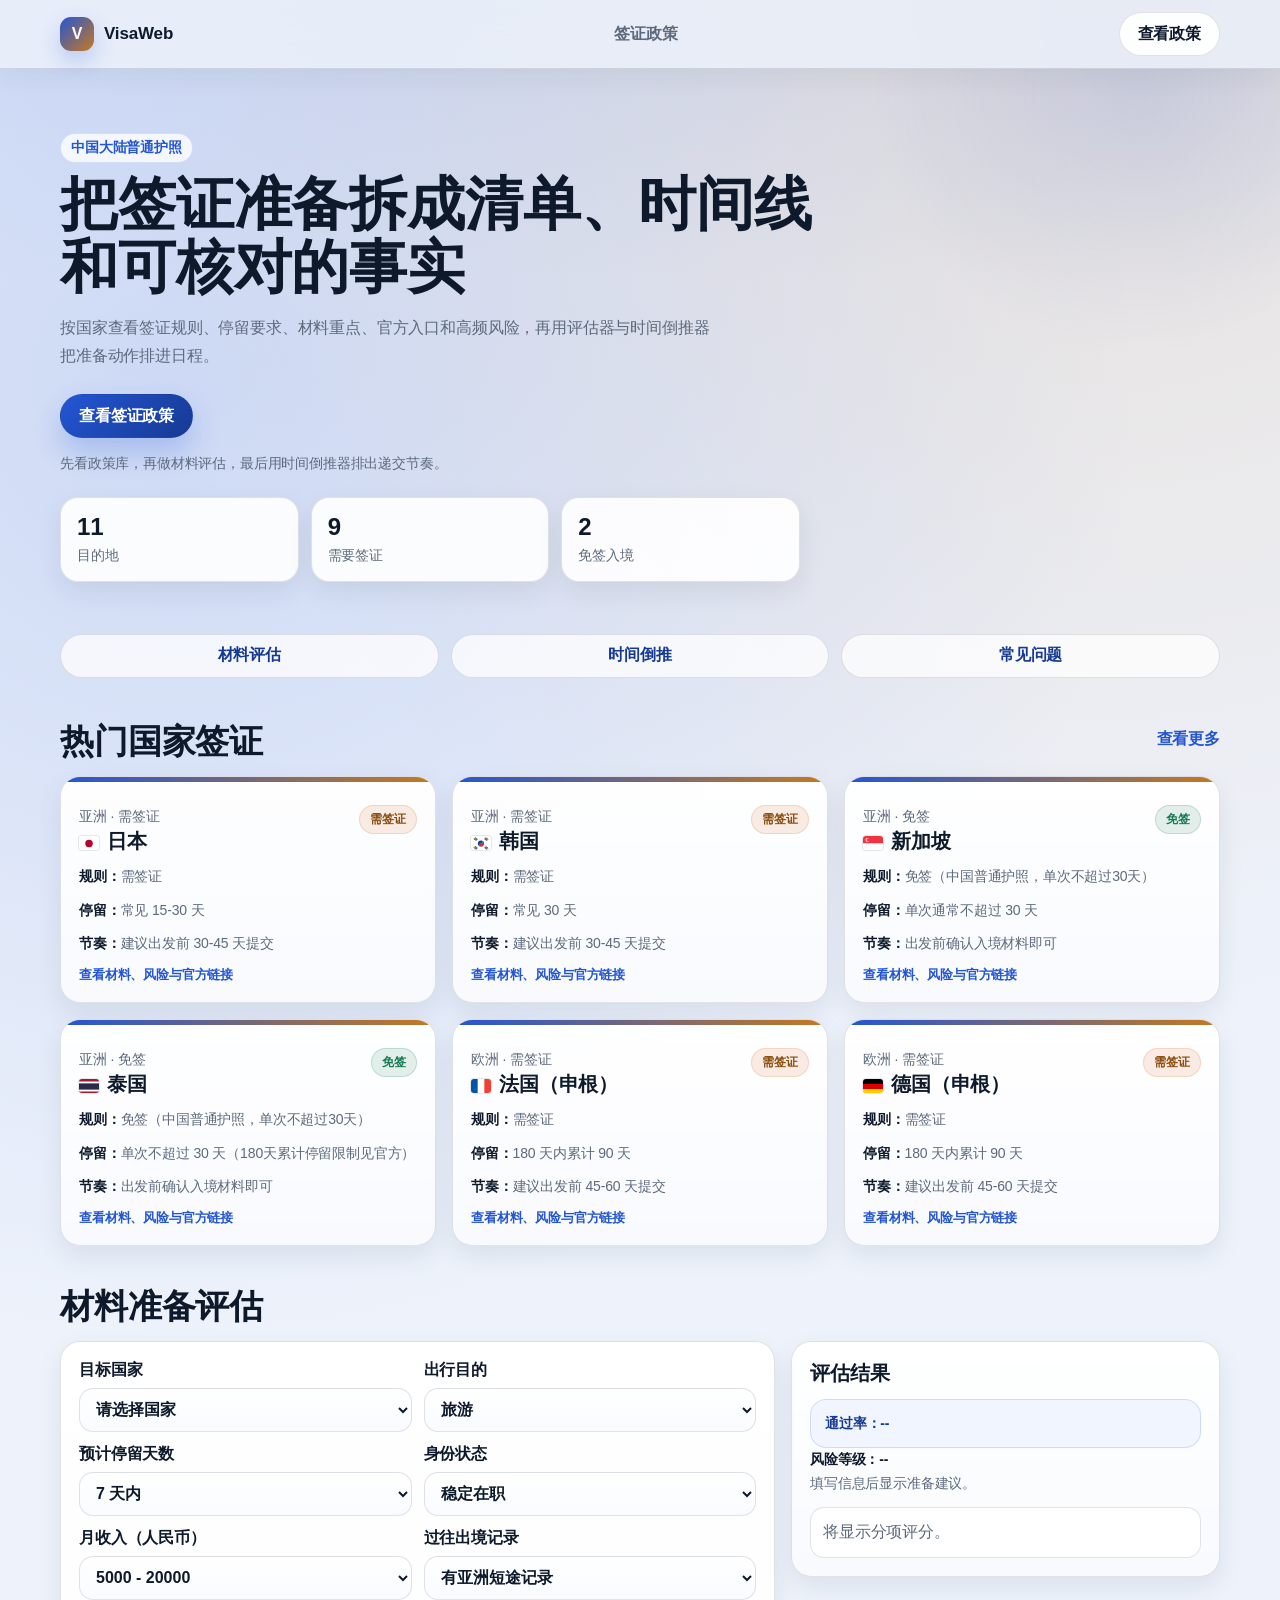
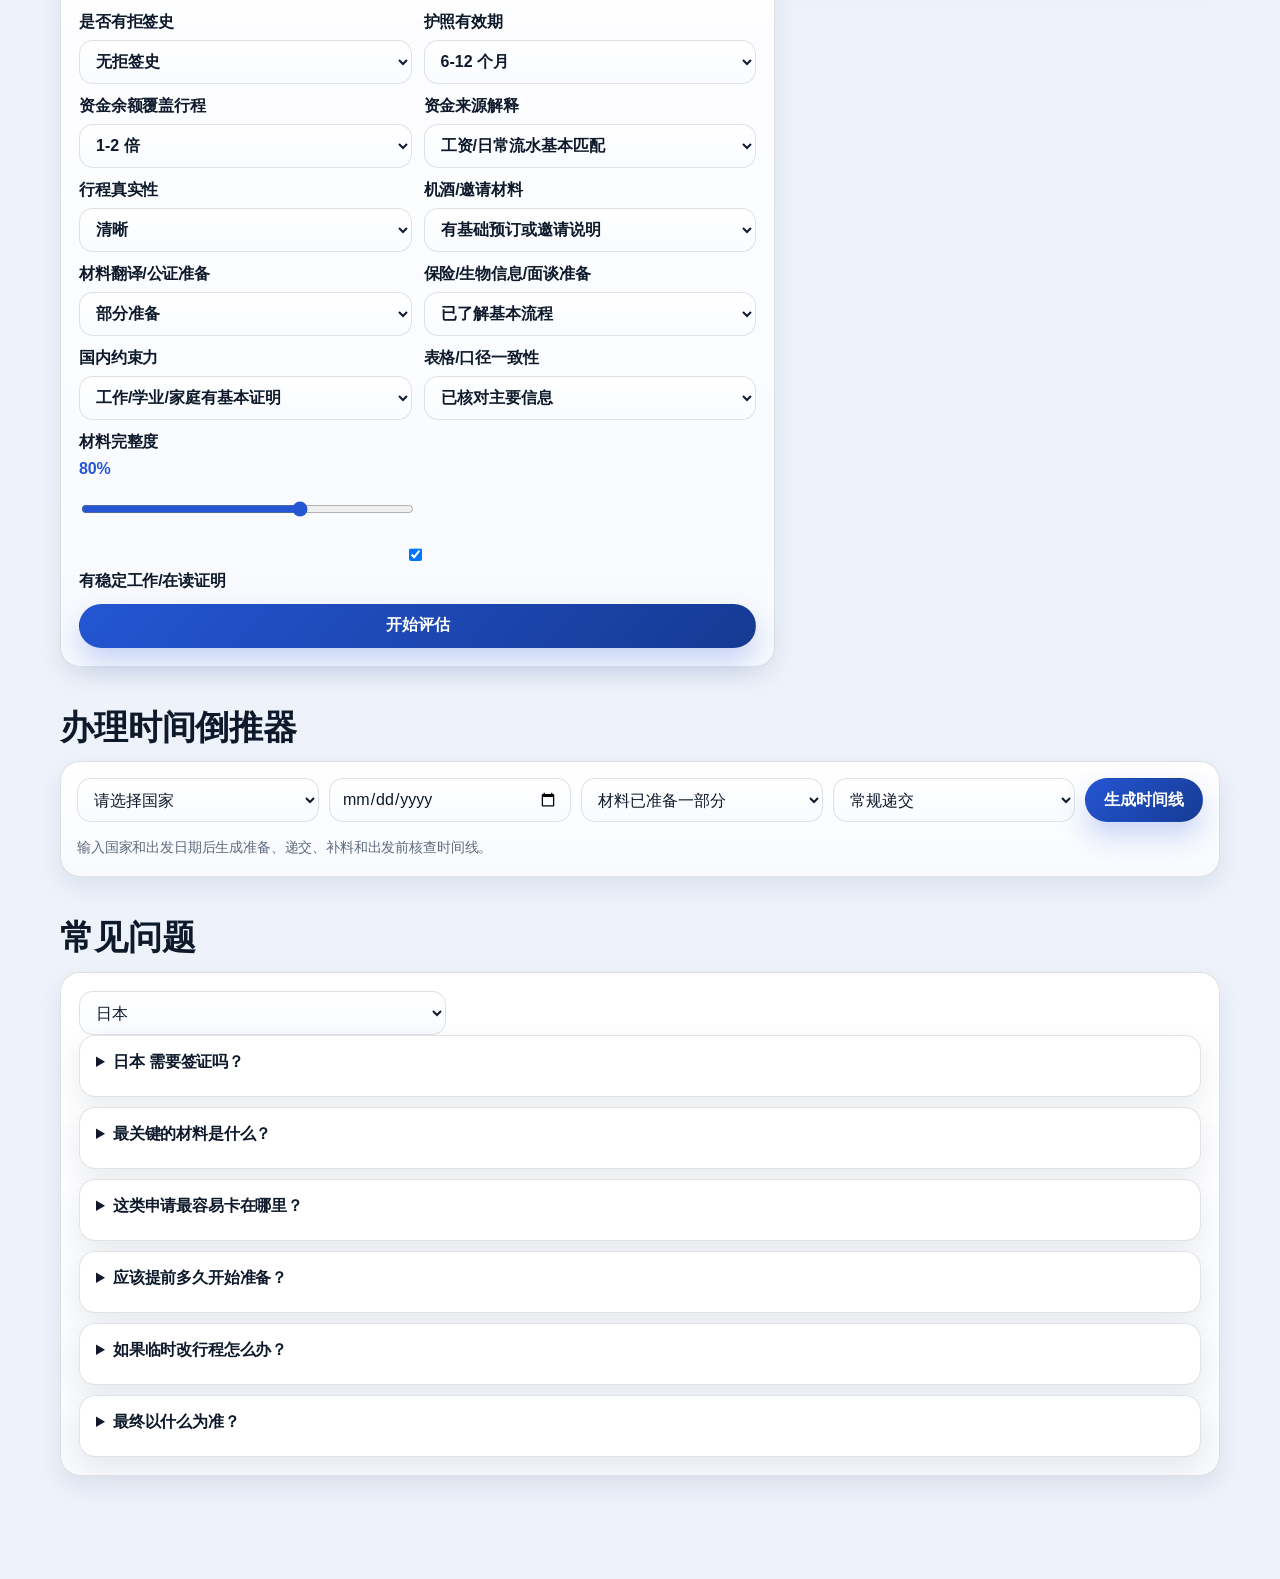
==== commit f2eedafc: "Refine homepage layout and content" ====
--- a/index.html
+++ b/index.html
@@ -3,9 +3,9 @@
 <head>
   <meta charset="UTF-8" />
   <meta name="viewport" content="width=device-width, initial-scale=1.0" />
-  <meta name="theme-color" content="#f7fafc" />
-  <title>VisaWeb 中国大陆护照签证信息</title>
-  <meta name="description" content="VisaWeb 汇总中国大陆普通护照常见目的地签证政策、材料清单、风险提示与出行准备时间。" />
+  <meta name="theme-color" content="#edf2fb" />
+  <title>VisaWeb 中国大陆普通护照签证信息</title>
+  <meta name="description" content="VisaWeb 提供中国大陆普通护照目的地签证政策、材料评估、时间倒推、风险提示和更具体的国家 FAQ。" />
   <link rel="icon" href="./favicon.svg" type="image/svg+xml" />
   <link rel="stylesheet" href="./styles.css" />
 </head>
@@ -24,11 +24,12 @@
   <main id="home">
     <section class="hero container reveal show">
       <p class="tag">中国大陆普通护照</p>
-      <h1>常见目的地签证政策与材料准备</h1>
-      <p class="hero-sub">按国家查看签证规则、停留时间、材料清单、常见风险和官方链接。</p>
+      <h1>把签证准备拆成清单、时间线和可核对的事实</h1>
+      <p class="hero-sub">按国家查看签证规则、停留要求、材料重点、官方入口和高频风险，再用评估器与时间倒推器把准备动作排进日程。</p>
       <div class="hero-actions">
         <a class="btn btn-solid" href="./policy/index.html">查看签证政策</a>
       </div>
+      <p class="hero-note">先看政策库，再做材料评估，最后用时间倒推器排出递交节奏。</p>
       <div class="hero-facts" aria-label="站点内容摘要">
         <div><strong>11</strong><span>目的地</span></div>
         <div><strong>材料</strong><span>清单整理</span></div>
@@ -37,7 +38,7 @@
     </section>
 
     <section class="container block reveal">
-      <div class="quick-links card">
+      <div class="quick-links">
         <a href="#autoEval">材料评估</a>
         <a href="#countdownSection">时间倒推</a>
         <a href="#faqSection">常见问题</a>
--- a/styles.css
+++ b/styles.css
@@ -1,19 +1,19 @@
-:root {
-  --bg: #f6f7f4;
+﻿:root {
+  --bg: #edf2fb;
   --surface: #ffffff;
-  --surface-soft: #eef2ec;
-  --text: #18231f;
-  --muted: #64736d;
-  --line: rgba(24, 35, 31, 0.12);
-  --primary: #1f6f5d;
-  --primary-dark: #164f43;
-  --accent: #a6692e;
-  --warning: #b25f1f;
-  --free: #20724d;
-  --shadow-sm: 0 8px 22px rgba(24, 35, 31, 0.07);
-  --shadow-md: 0 18px 42px rgba(24, 35, 31, 0.12);
-  --radius: 8px;
-  --radius-lg: 12px;
+  --surface-soft: #f6f9fe;
+  --text: #0e1a2b;
+  --muted: #5d6a7d;
+  --line: rgba(14, 26, 43, 0.12);
+  --primary: #2456d4;
+  --primary-dark: #163a93;
+  --accent: #c67920;
+  --warning: #d0661f;
+  --free: #1a7a55;
+  --shadow-sm: 0 10px 26px rgba(16, 32, 51, 0.08);
+  --shadow-md: 0 22px 52px rgba(16, 32, 51, 0.14);
+  --radius: 14px;
+  --radius-lg: 22px;
   --tap-size: 44px;
 }
 
@@ -29,18 +29,33 @@
 body {
   margin: 0;
   min-height: 100vh;
-  font-family: "Segoe UI", "PingFang SC", "Microsoft YaHei", Arial, sans-serif;
+  font-family: "PingFang SC", "Microsoft YaHei UI", "Segoe UI", Arial, sans-serif;
   color: var(--text);
   background:
-    linear-gradient(180deg, rgba(31, 111, 93, 0.12) 0, rgba(31, 111, 93, 0) 300px),
-    linear-gradient(135deg, rgba(166, 105, 46, 0.1) 0, rgba(166, 105, 46, 0) 36%),
+    radial-gradient(circle at 14% 12%, rgba(36, 86, 212, 0.16), transparent 32%),
+    radial-gradient(circle at 86% 0%, rgba(198, 121, 32, 0.14), transparent 30%),
+    linear-gradient(180deg, rgba(36, 86, 212, 0.08) 0, rgba(36, 86, 212, 0) 280px),
     var(--bg);
   overflow-x: hidden;
+  letter-spacing: -0.01em;
+}
+
+body::before {
+  content: "";
+  position: fixed;
+  inset: -20vh -10vw auto auto;
+  width: 42vw;
+  height: 42vw;
+  border-radius: 50%;
+  background: radial-gradient(circle, rgba(36, 86, 212, 0.12), transparent 70%);
+  pointer-events: none;
+  z-index: -1;
 }
 
 button,
 input,
-select {
+select,
+textarea {
   font: inherit;
 }
 
@@ -57,9 +72,10 @@
   position: sticky;
   top: 0;
   z-index: 20;
-  background: rgba(246, 247, 244, 0.9);
+  background: rgba(237, 242, 251, 0.82);
   border-bottom: 1px solid var(--line);
-  backdrop-filter: blur(14px);
+  backdrop-filter: blur(18px);
+  box-shadow: 0 10px 24px rgba(16, 32, 51, 0.05);
 }
 
 .topbar-inner {
@@ -83,12 +99,12 @@
 .brand-mark {
   width: 34px;
   height: 34px;
-  border-radius: 8px;
+  border-radius: 11px;
   display: grid;
   place-items: center;
   color: #fff;
   background: linear-gradient(135deg, var(--primary), var(--accent));
-  box-shadow: 0 8px 18px rgba(31, 111, 93, 0.22);
+  box-shadow: 0 10px 22px rgba(36, 86, 212, 0.24);
 }
 
 .brand-name {
@@ -146,66 +162,50 @@
 .btn-solid {
   color: #fff;
   background: linear-gradient(135deg, var(--primary), var(--primary-dark));
-  box-shadow: 0 10px 22px rgba(31, 111, 93, 0.24);
+  box-shadow: 0 14px 28px rgba(36, 86, 212, 0.24);
 }
 
 .btn-ghost {
   color: var(--primary);
   background: #fff;
-  border-color: rgba(18, 100, 168, 0.24);
+  border-color: rgba(36, 86, 212, 0.2);
 }
 
 .btn-line {
   color: var(--text);
-  background: rgba(255, 255, 255, 0.86);
+  background: rgba(255, 255, 255, 0.92);
   border-color: var(--line);
 }
 
 .hero {
   position: relative;
-  padding: clamp(38px, 6vw, 78px) 0 18px;
-  isolation: isolate;
-}
-
-.hero::after {
-  content: "";
-  position: absolute;
-  inset: 22px 0 auto auto;
-  z-index: -1;
-  width: min(43%, 460px);
-  height: clamp(210px, 28vw, 330px);
-  border: 1px solid rgba(31, 111, 93, 0.12);
-  border-radius: var(--radius-lg);
-  background:
-    linear-gradient(90deg, transparent 0 23%, rgba(31, 111, 93, 0.14) 23% 24%, transparent 24% 48%, rgba(31, 111, 93, 0.12) 48% 49%, transparent 49% 76%, rgba(31, 111, 93, 0.1) 76% 77%, transparent 77%),
-    linear-gradient(180deg, rgba(255, 255, 255, 0.72), rgba(238, 242, 236, 0.8));
-  box-shadow: var(--shadow-md);
+  padding: clamp(34px, 5vw, 68px) 0 12px;
 }
 
 .tag {
   margin: 0 0 10px;
   width: fit-content;
   padding: 5px 10px;
-  border: 1px solid rgba(31, 111, 93, 0.16);
+  border: 1px solid rgba(36, 86, 212, 0.16);
   border-radius: 999px;
   color: var(--primary);
-  background: rgba(255, 255, 255, 0.66);
+  background: rgba(255, 255, 255, 0.78);
   font-size: 14px;
   font-weight: 760;
 }
 
 .hero h1 {
-  max-width: 720px;
+  max-width: 760px;
   margin: 0;
   font-size: clamp(34px, 5vw, 58px);
   line-height: 1.08;
 }
 
 .hero-sub {
-  max-width: 620px;
+  max-width: 660px;
   margin: 16px 0 0;
   color: var(--muted);
-  font-size: 17px;
+  font-size: 16px;
   line-height: 1.75;
 }
 
@@ -216,9 +216,17 @@
   gap: 12px;
 }
 
+.hero-note {
+  max-width: 620px;
+  margin: 14px 0 0;
+  color: var(--muted);
+  font-size: 14px;
+  line-height: 1.65;
+}
+
 .hero-facts {
   max-width: 740px;
-  margin-top: 28px;
+  margin-top: 22px;
   display: grid;
   grid-template-columns: repeat(3, minmax(0, 1fr));
   gap: 12px;
@@ -227,8 +235,8 @@
 .hero-facts div {
   padding: 16px;
   border: 1px solid var(--line);
-  border-radius: var(--radius);
-  background: rgba(255, 255, 255, 0.82);
+  border-radius: 18px;
+  background: rgba(255, 255, 255, 0.9);
   box-shadow: var(--shadow-sm);
 }
 
@@ -246,7 +254,7 @@
 }
 
 .block {
-  margin-top: 46px;
+  margin-top: 40px;
   scroll-margin-top: 88px;
 }
 
@@ -277,47 +285,48 @@
 
 .card {
   border: 1px solid var(--line);
-  border-radius: var(--radius);
+  border-radius: 20px;
   padding: 18px;
-  background: rgba(255, 255, 255, 0.9);
+  background: linear-gradient(180deg, rgba(255, 255, 255, 0.96), rgba(248, 250, 254, 0.98));
   box-shadow: var(--shadow-sm);
   transition: transform 0.2s ease, box-shadow 0.2s ease, border-color 0.2s ease;
 }
 
 .card:hover {
-  transform: translateY(-2px);
-  border-color: rgba(31, 111, 93, 0.22);
+  transform: translateY(-3px);
+  border-color: rgba(36, 86, 212, 0.22);
   box-shadow: var(--shadow-md);
 }
 
 .quick-links {
   display: grid;
   grid-template-columns: repeat(3, minmax(0, 1fr));
-  gap: 10px;
-  padding: 12px;
+  gap: 12px;
+  padding: 0;
 }
 
 .quick-links a {
-  min-height: 48px;
+  min-height: 44px;
   border: 1px solid var(--line);
-  border-radius: var(--radius);
-  padding: 12px;
+  border-radius: 999px;
+  padding: 10px 16px;
   display: flex;
   align-items: center;
   justify-content: center;
   color: var(--primary-dark);
-  background: linear-gradient(180deg, #fff, #f7faf5);
+  background: rgba(255, 255, 255, 0.74);
   text-align: center;
   text-decoration: none;
-  font-weight: 760;
-  transition: transform 0.18s ease, background-color 0.18s ease, box-shadow 0.18s ease;
+  font-weight: 720;
+  letter-spacing: -0.01em;
+  transition: transform 0.18s ease, background-color 0.18s ease, box-shadow 0.18s ease, border-color 0.18s ease;
 }
 
 .quick-links a:hover {
   transform: translateY(-1px);
-  border-color: rgba(31, 111, 93, 0.24);
-  background: #f4f8f2;
-  box-shadow: 0 8px 18px rgba(31, 111, 93, 0.1);
+  border-color: rgba(36, 86, 212, 0.24);
+  background: rgba(242, 246, 255, 0.96);
+  box-shadow: 0 10px 20px rgba(36, 86, 212, 0.1);
 }
 
 .card-grid {
@@ -342,7 +351,7 @@
 
 .country-card::before {
   content: "";
-  height: 4px;
+  height: 5px;
   margin: -18px -18px 6px;
   background: linear-gradient(90deg, var(--primary), var(--accent));
 }
@@ -394,15 +403,15 @@
 }
 
 .status-pill.need {
-  color: #7a3f05;
-  background: rgba(178, 95, 31, 0.12);
-  border: 1px solid rgba(178, 95, 31, 0.2);
+  color: #8a4f12;
+  background: rgba(208, 102, 31, 0.12);
+  border: 1px solid rgba(208, 102, 31, 0.18);
 }
 
 .status-pill.free {
   color: var(--free);
-  background: rgba(32, 114, 77, 0.12);
-  border: 1px solid rgba(32, 114, 77, 0.18);
+  background: rgba(26, 122, 85, 0.12);
+  border: 1px solid rgba(26, 122, 85, 0.18);
 }
 
 .apply-grid {
@@ -435,14 +444,16 @@
 .policy-tools input,
 .policy-tools select,
 .tool-actions input,
-.tool-actions select {
+.tool-actions select,
+textarea {
   min-height: var(--tap-size);
   width: 100%;
   border: 1px solid var(--line);
-  border-radius: var(--radius);
+  border-radius: 14px;
   padding: 11px 12px;
   color: var(--text);
-  background: linear-gradient(180deg, #fff, #fbfcfa);
+  background: linear-gradient(180deg, #fff, #f9fbff);
+  box-shadow: inset 0 1px 0 rgba(255, 255, 255, 0.65);
 }
 
 .form-card input[type="checkbox"] {
@@ -492,10 +503,10 @@
 
 .tip-card #evalRate {
   padding: 12px 14px;
-  border: 1px solid rgba(31, 111, 93, 0.16);
-  border-radius: var(--radius);
+  border: 1px solid rgba(36, 86, 212, 0.16);
+  border-radius: 16px;
   color: var(--primary-dark);
-  background: #f1f8f4;
+  background: #f1f5ff;
 }
 
 .risk-list {
@@ -520,7 +531,7 @@
   margin: 0;
   padding: 11px 12px;
   border: 1px solid var(--line);
-  border-radius: var(--radius);
+  border-radius: 14px;
   background: #fff;
   color: var(--muted);
   line-height: 1.68;
@@ -551,7 +562,7 @@
 
 .count-summary {
   padding: 14px 16px;
-  border-radius: var(--radius);
+  border-radius: 16px;
   border: 1px solid var(--line);
   background: #f7fbff;
   display: grid;
@@ -569,18 +580,18 @@
 }
 
 .count-summary.low {
-  border-color: rgba(32, 114, 77, 0.2);
-  background: rgba(32, 114, 77, 0.07);
+  border-color: rgba(26, 122, 85, 0.2);
+  background: rgba(26, 122, 85, 0.06);
 }
 
 .count-summary.medium {
-  border-color: rgba(183, 107, 34, 0.22);
-  background: rgba(183, 107, 34, 0.08);
+  border-color: rgba(198, 121, 32, 0.22);
+  background: rgba(198, 121, 32, 0.08);
 }
 
 .count-summary.high {
-  border-color: rgba(172, 60, 48, 0.22);
-  background: rgba(172, 60, 48, 0.08);
+  border-color: rgba(208, 102, 31, 0.22);
+  background: rgba(208, 102, 31, 0.08);
 }
 
 .timeline {
@@ -596,14 +607,14 @@
   gap: 12px;
   padding: 13px 14px;
   border: 1px solid var(--line);
-  border-radius: var(--radius);
+  border-radius: 16px;
   background: #fff;
   transition: transform 0.18s ease, border-color 0.18s ease, box-shadow 0.18s ease;
 }
 
 .timeline-step:hover {
   transform: translateY(-1px);
-  border-color: rgba(31, 111, 93, 0.2);
+  border-color: rgba(36, 86, 212, 0.2);
   box-shadow: var(--shadow-sm);
 }
 
@@ -625,13 +636,13 @@
 }
 
 .timeline-step.strong {
-  border-color: rgba(31, 111, 93, 0.26);
-  background: #f1f8f4;
+  border-color: rgba(36, 86, 212, 0.24);
+  background: #f3f7ff;
 }
 
 .timeline-step.danger {
-  border-color: rgba(172, 60, 48, 0.26);
-  background: rgba(172, 60, 48, 0.07);
+  border-color: rgba(208, 102, 31, 0.26);
+  background: rgba(208, 102, 31, 0.07);
 }
 
 .timeline-step.soft {
@@ -645,9 +656,17 @@
 
 .faq details {
   border: 1px solid var(--line);
-  border-radius: var(--radius);
+  border-radius: 16px;
   background: #fff;
   padding: 14px 16px;
+  box-shadow: var(--shadow-sm);
+  transition: transform 0.18s ease, border-color 0.18s ease, box-shadow 0.18s ease;
+}
+
+.faq details[open] {
+  border-color: rgba(36, 86, 212, 0.22);
+  box-shadow: var(--shadow-md);
+  transform: translateY(-1px);
 }
 
 .faq summary {
@@ -657,6 +676,10 @@
   line-height: 1.45;
 }
 
+.faq summary::-webkit-details-marker {
+  display: none;
+}
+
 .faq p {
   margin: 10px 0 0;
   color: var(--muted);
@@ -708,7 +731,7 @@
   width: 100%;
   min-height: 62px;
   border: 1px solid var(--line);
-  border-radius: var(--radius);
+  border-radius: 16px;
   padding: 10px 12px;
   color: var(--text);
   background: #fff;
@@ -719,13 +742,13 @@
 
 .country-item:hover {
   transform: translateY(-1px);
-  box-shadow: 0 8px 18px rgba(31, 111, 93, 0.09);
+  box-shadow: 0 10px 20px rgba(36, 86, 212, 0.09);
 }
 
 .country-item.active {
-  border-color: rgba(31, 111, 93, 0.4);
-  background: #eef7f1;
-  box-shadow: inset 4px 0 0 var(--primary), 0 8px 18px rgba(31, 111, 93, 0.1);
+  border-color: rgba(36, 86, 212, 0.4);
+  background: #eef4ff;
+  box-shadow: inset 4px 0 0 var(--primary), 0 10px 20px rgba(36, 86, 212, 0.1);
 }
 
 .country-item strong {
@@ -778,14 +801,14 @@
   min-height: 70px;
   padding: 12px;
   border: 1px solid var(--line);
-  border-radius: var(--radius);
-  background: #f7faf5;
+  border-radius: 16px;
+  background: #f7faff;
   transition: border-color 0.2s ease, background-color 0.2s ease;
 }
 
 .detail-summary p:hover {
-  border-color: rgba(31, 111, 93, 0.22);
-  background: #f1f8f4;
+  border-color: rgba(36, 86, 212, 0.22);
+  background: #eff5ff;
 }
 
 .detail-summary strong,
@@ -810,6 +833,22 @@
 
 .mobile-quickbar {
   display: none;
+}
+
+.compare-actions {
+  display: flex;
+  flex-wrap: wrap;
+  gap: 10px;
+}
+
+textarea {
+  min-height: 320px;
+  resize: vertical;
+  line-height: 1.65;
+}
+
+textarea#adminJson {
+  font-family: Consolas, "SFMono-Regular", "Cascadia Mono", monospace;
 }
 
 .reveal {
@@ -829,6 +868,7 @@
     opacity: 0;
     transform: translateY(12px);
   }
+
   to {
     opacity: 1;
     transform: translateY(0);
@@ -847,8 +887,9 @@
 .tool-actions select:focus-visible,
 .form-card input:focus-visible,
 .form-card select:focus-visible,
-.faq summary:focus-visible {
-  outline: 3px solid rgba(31, 111, 93, 0.28);
+.faq summary:focus-visible,
+textarea:focus-visible {
+  outline: 3px solid rgba(36, 86, 212, 0.28);
   outline-offset: 2px;
 }
 
@@ -914,8 +955,8 @@
 
 @media (max-width: 620px) {
   :root {
-    --radius: 8px;
-    --radius-lg: 12px;
+    --radius: 10px;
+    --radius-lg: 16px;
   }
 
   .container {
@@ -944,6 +985,7 @@
     padding-bottom: 4px;
   }
 
+  .hero::before,
   .hero::after {
     display: none;
   }
@@ -1056,7 +1098,8 @@
   .policy-tools select,
   .tool-actions input,
   .tool-actions select,
-  .btn {
+  .btn,
+  textarea {
     min-height: 46px;
   }
 
@@ -1100,7 +1143,7 @@
     border: 1px solid var(--line);
     border-radius: 18px;
     background: rgba(255, 255, 255, 0.94);
-    box-shadow: 0 14px 34px rgba(16, 38, 60, 0.16);
+    box-shadow: 0 14px 34px rgba(16, 32, 51, 0.16);
     backdrop-filter: blur(14px);
   }
 
@@ -1117,7 +1160,7 @@
   }
 
   .mobile-quickbar a:active {
-    background: #eef7ff;
+    background: #eef4ff;
     transform: scale(0.97);
   }
 }
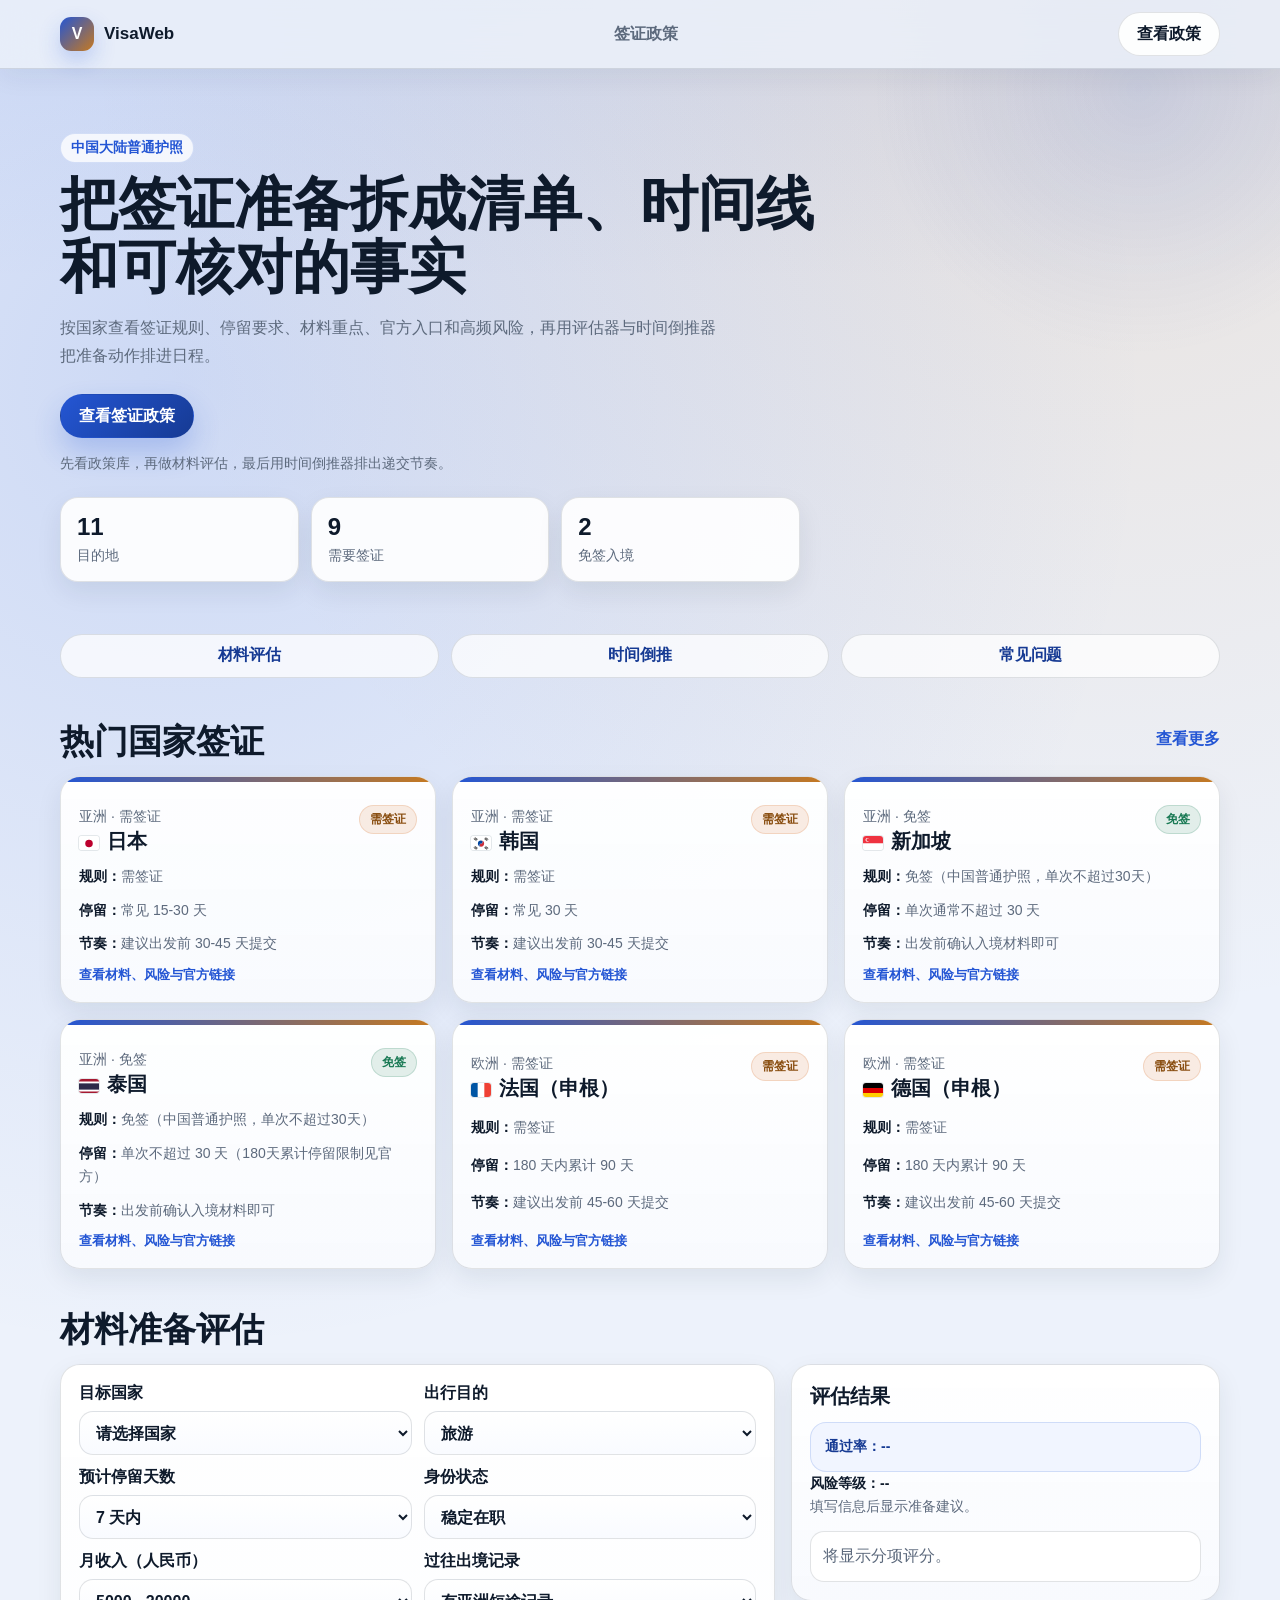
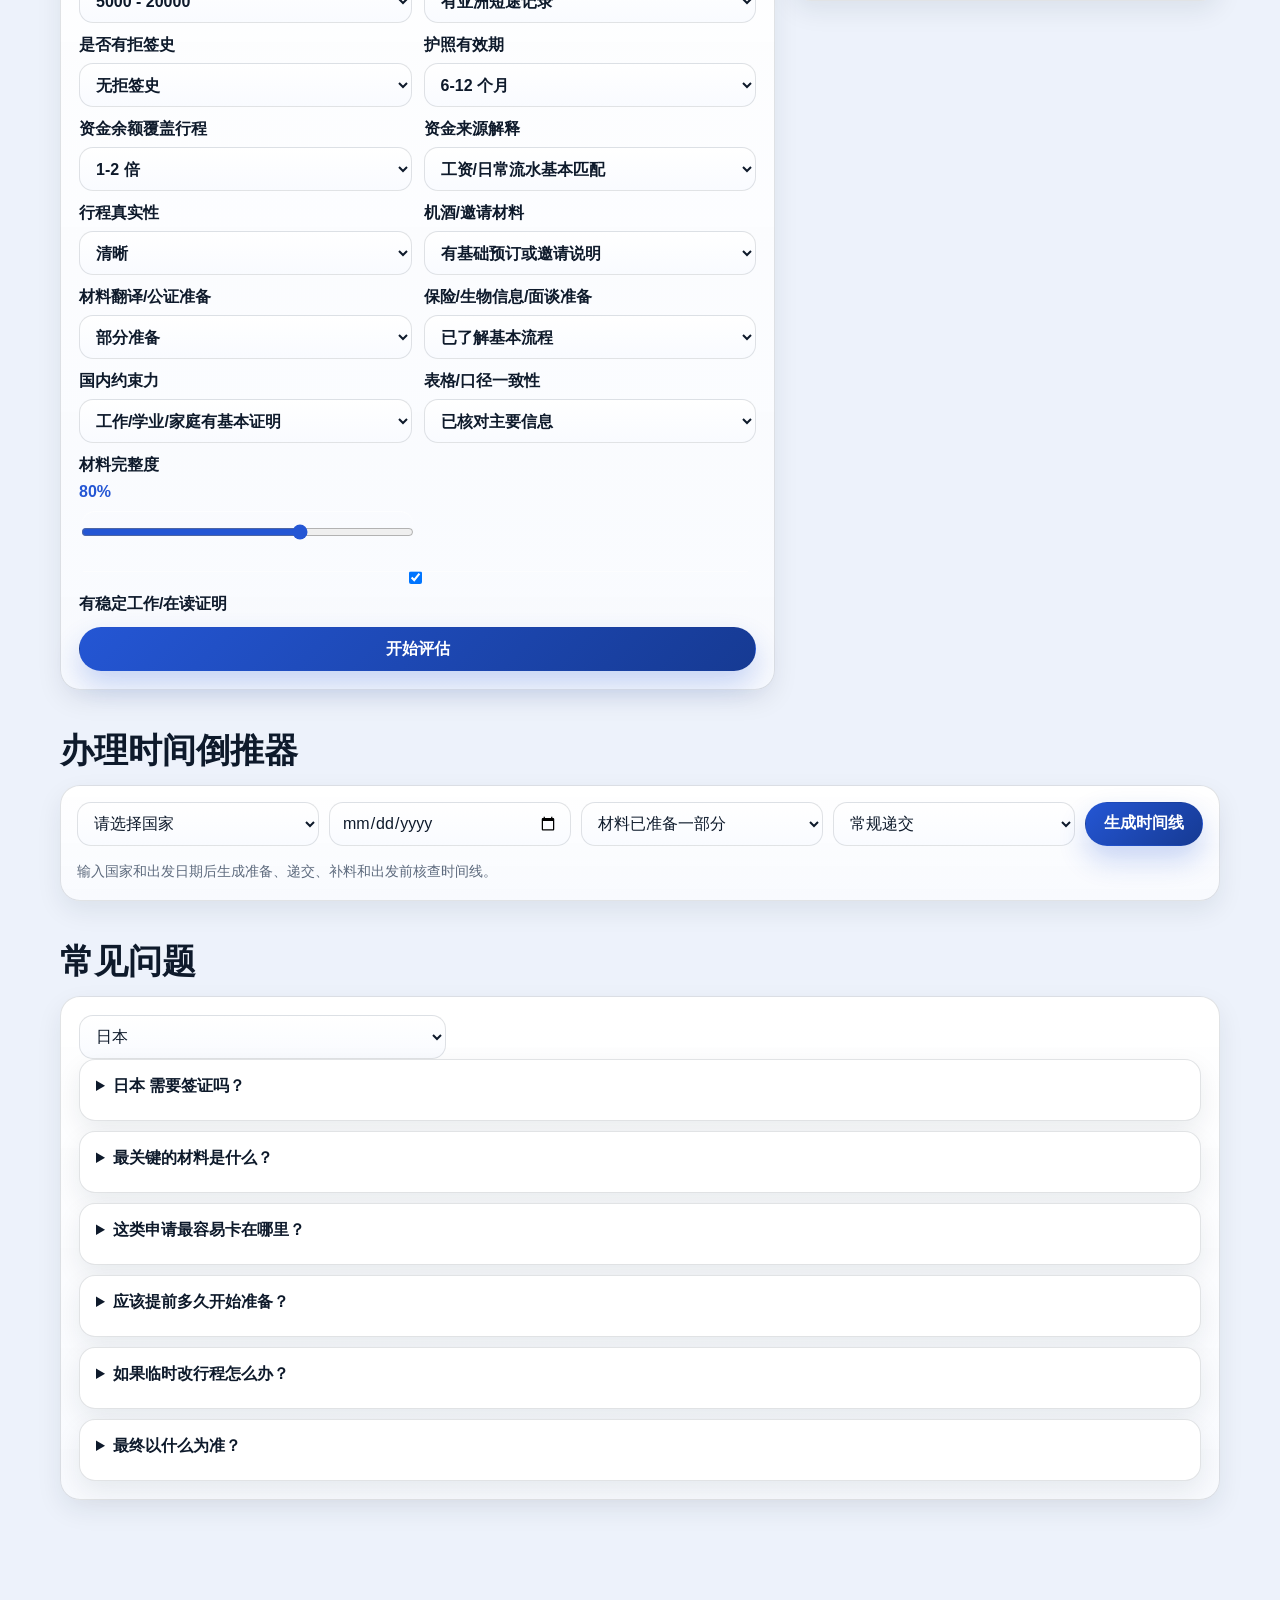
==== commit 9efd649d: "Improve mobile safe area handling" ====
--- a/index.html
+++ b/index.html
@@ -2,7 +2,7 @@
 <html lang="zh-CN">
 <head>
   <meta charset="UTF-8" />
-  <meta name="viewport" content="width=device-width, initial-scale=1.0" />
+  <meta name="viewport" content="width=device-width, initial-scale=1.0, viewport-fit=cover" />
   <meta name="theme-color" content="#edf2fb" />
   <title>VisaWeb 中国大陆普通护照签证信息</title>
   <meta name="description" content="VisaWeb 提供中国大陆普通护照目的地签证政策、材料评估、时间倒推、风险提示和更具体的国家 FAQ。" />
--- a/styles.css
+++ b/styles.css
@@ -24,11 +24,13 @@
 html {
   scroll-behavior: smooth;
   -webkit-text-size-adjust: 100%;
+  scroll-padding-top: calc(76px + env(safe-area-inset-top, 0px));
 }
 
 body {
   margin: 0;
   min-height: 100vh;
+  min-height: 100dvh;
   font-family: "PingFang SC", "Microsoft YaHei UI", "Segoe UI", Arial, sans-serif;
   color: var(--text);
   background:
@@ -37,7 +39,7 @@
     linear-gradient(180deg, rgba(36, 86, 212, 0.08) 0, rgba(36, 86, 212, 0) 280px),
     var(--bg);
   overflow-x: hidden;
-  letter-spacing: -0.01em;
+  letter-spacing: 0;
 }
 
 body::before {
@@ -70,7 +72,7 @@
 
 .topbar {
   position: sticky;
-  top: 0;
+  top: env(safe-area-inset-top, 0px);
   z-index: 20;
   background: rgba(237, 242, 251, 0.82);
   border-bottom: 1px solid var(--line);
@@ -364,6 +366,26 @@
   gap: 12px;
 }
 
+.detail-chips {
+  display: flex;
+  flex-wrap: wrap;
+  gap: 8px;
+  margin: 14px 0 12px;
+}
+
+.detail-chip {
+  display: inline-flex;
+  align-items: center;
+  min-height: 30px;
+  padding: 5px 10px;
+  border: 1px solid rgba(36, 86, 212, 0.16);
+  border-radius: 999px;
+  background: rgba(241, 245, 255, 0.9);
+  color: var(--primary-dark);
+  font-size: 12px;
+  font-weight: 720;
+}
+
 .country-card h3,
 .card h3,
 .policy-detail-pane h3 {
@@ -737,6 +759,7 @@
   background: #fff;
   text-align: left;
   cursor: pointer;
+  text-wrap: balance;
   transition: transform 0.18s ease, box-shadow 0.18s ease, border-color 0.18s ease, background-color 0.18s ease;
 }
 
@@ -820,9 +843,47 @@
   margin-top: 6px;
 }
 
+.official-links {
+  list-style: none;
+  margin: 12px 0 0;
+  padding: 0;
+  display: grid;
+  gap: 10px;
+}
+
+.official-links li {
+  margin: 0;
+}
+
 .official-links a {
+  display: grid;
+  gap: 4px;
+  padding: 12px 14px;
+  border: 1px solid var(--line);
+  border-radius: 16px;
+  background: #fff;
   color: var(--primary);
+  text-decoration: none;
   overflow-wrap: anywhere;
+  transition: transform 0.18s ease, border-color 0.18s ease, box-shadow 0.18s ease, background-color 0.18s ease;
+}
+
+.official-links a:hover {
+  transform: translateY(-1px);
+  border-color: rgba(36, 86, 212, 0.22);
+  background: #f4f7ff;
+  box-shadow: var(--shadow-sm);
+}
+
+.official-links strong {
+  color: var(--text);
+  font-size: 14px;
+}
+
+.official-links span {
+  color: var(--muted);
+  font-size: 12px;
+  line-height: 1.55;
 }
 
 .footer {
@@ -881,6 +942,8 @@
 .quick-links a:focus-visible,
 .card-link:focus-visible,
 .country-item:focus-visible,
+.official-links a:focus-visible,
+.mobile-quickbar a:focus-visible,
 .policy-tools input:focus-visible,
 .policy-tools select:focus-visible,
 .tool-actions input:focus-visible,
@@ -964,7 +1027,7 @@
   }
 
   .has-mobile-quickbar {
-    padding-bottom: 78px;
+    padding-bottom: calc(78px + env(safe-area-inset-bottom, 0px));
   }
 
   .topbar-inner {
@@ -1134,7 +1197,7 @@
     position: fixed;
     left: 12px;
     right: 12px;
-    bottom: 12px;
+    bottom: calc(12px + env(safe-area-inset-bottom, 0px));
     z-index: 30;
     display: grid;
     grid-template-columns: repeat(4, 1fr);
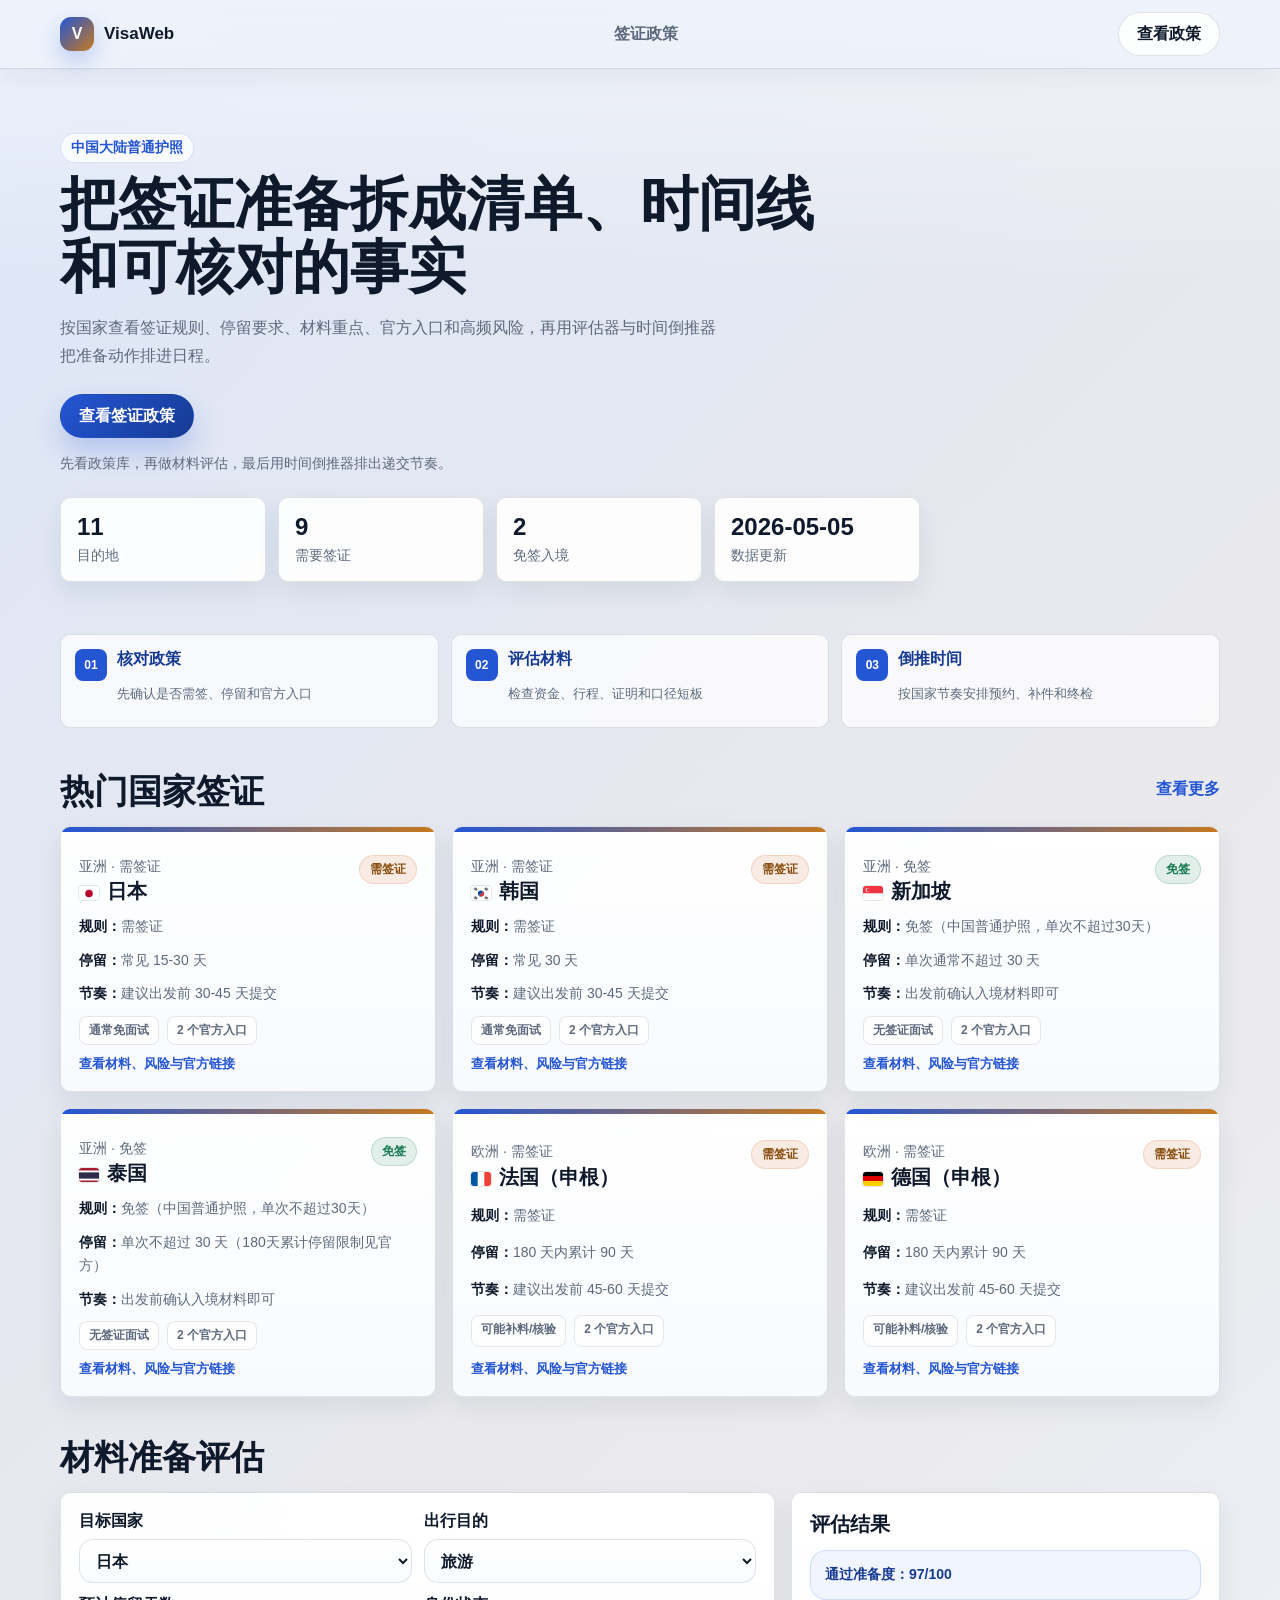
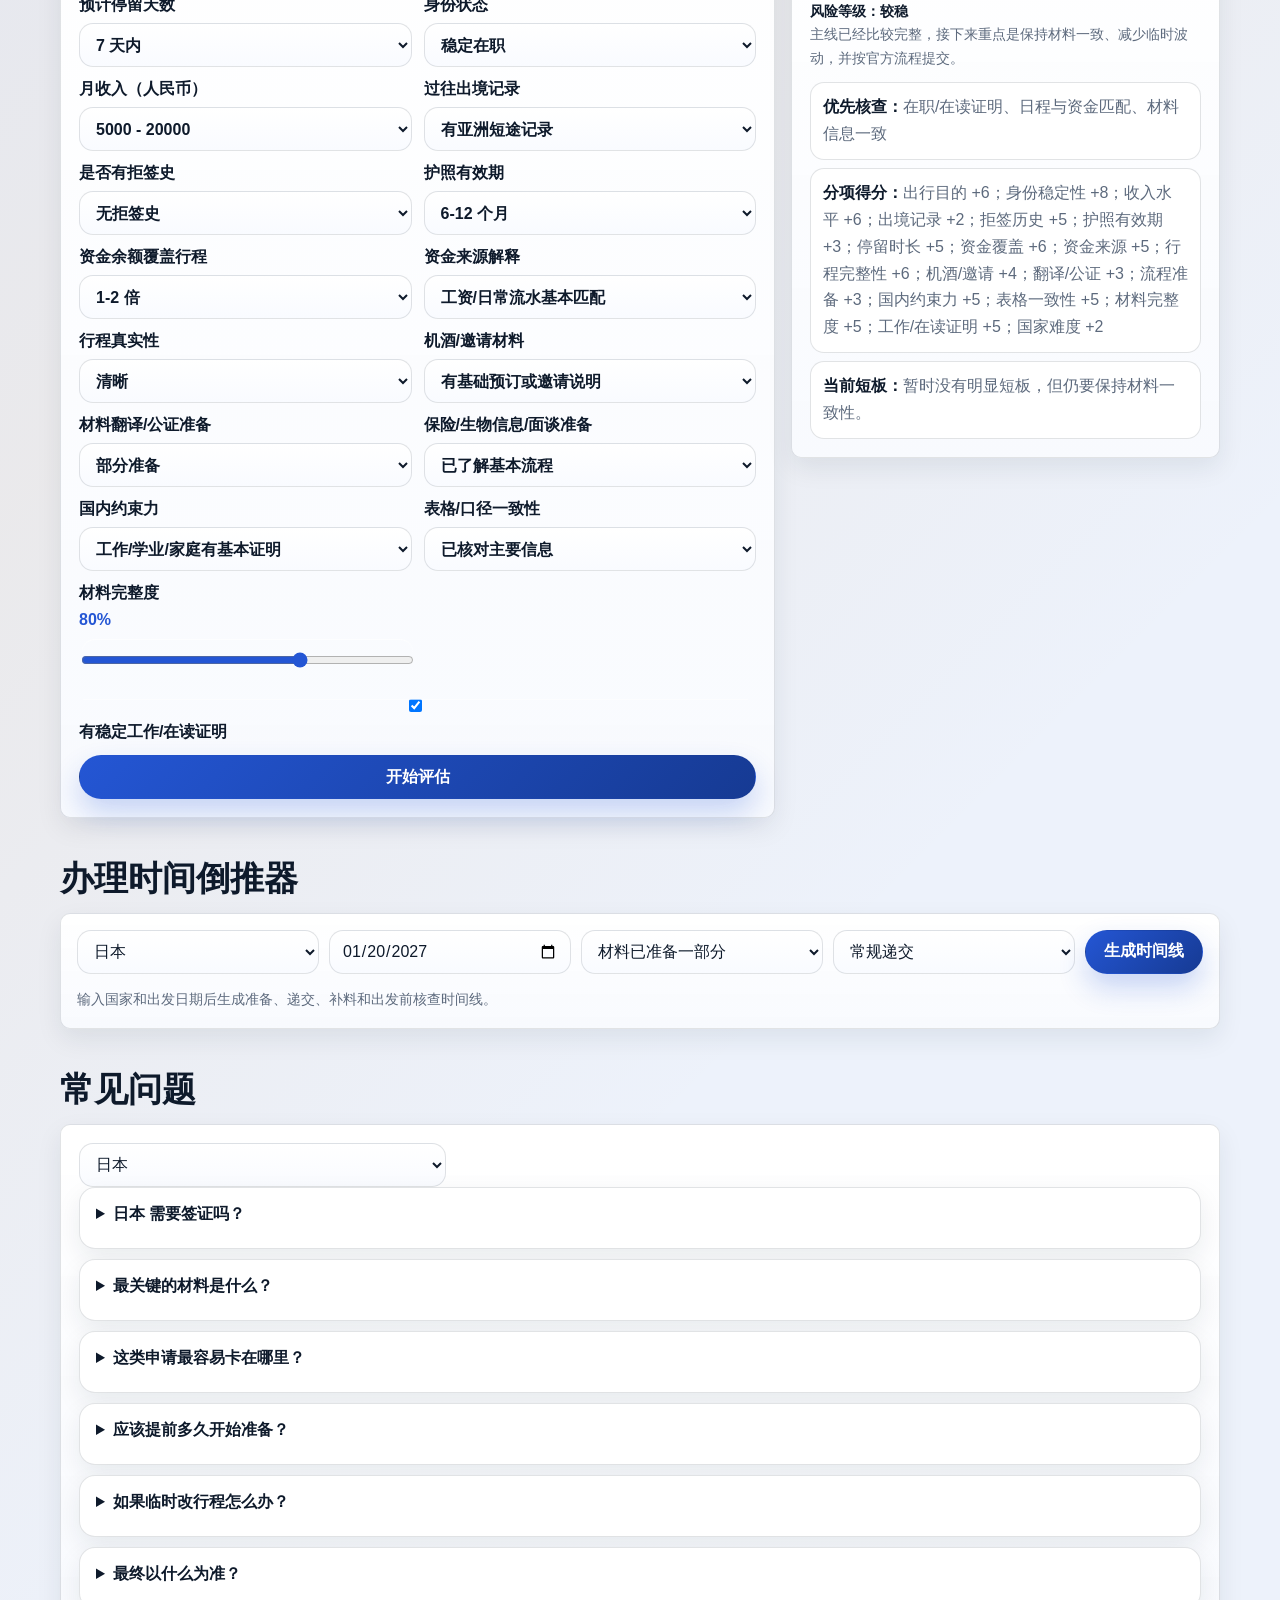
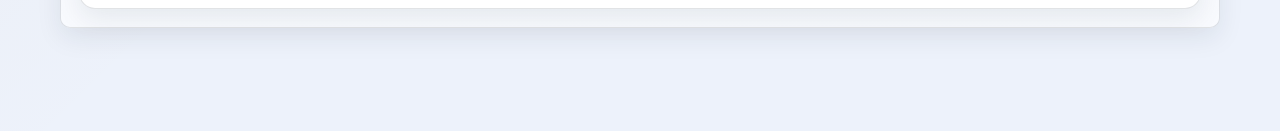
==== commit 6f9b0941: "Deepen visa policy UX and data validation" ====
--- a/index.html
+++ b/index.html
@@ -38,10 +38,10 @@
     </section>
 
     <section class="container block reveal">
-      <div class="quick-links">
-        <a href="#autoEval">材料评估</a>
-        <a href="#countdownSection">时间倒推</a>
-        <a href="#faqSection">常见问题</a>
+      <div class="quick-links" aria-label="签证准备流程">
+        <a href="./policy/index.html"><span>01</span><strong>核对政策</strong><small>先确认是否需签、停留和官方入口</small></a>
+        <a href="#autoEval"><span>02</span><strong>评估材料</strong><small>检查资金、行程、证明和口径短板</small></a>
+        <a href="#countdownSection"><span>03</span><strong>倒推时间</strong><small>按国家节奏安排预约、补件和终检</small></a>
       </div>
     </section>
 
--- a/styles.css
+++ b/styles.css
@@ -34,24 +34,15 @@
   font-family: "PingFang SC", "Microsoft YaHei UI", "Segoe UI", Arial, sans-serif;
   color: var(--text);
   background:
-    radial-gradient(circle at 14% 12%, rgba(36, 86, 212, 0.16), transparent 32%),
-    radial-gradient(circle at 86% 0%, rgba(198, 121, 32, 0.14), transparent 30%),
-    linear-gradient(180deg, rgba(36, 86, 212, 0.08) 0, rgba(36, 86, 212, 0) 280px),
+    linear-gradient(180deg, rgba(255, 255, 255, 0.52) 0, rgba(255, 255, 255, 0) 280px),
+    linear-gradient(135deg, rgba(36, 86, 212, 0.08) 0, rgba(198, 121, 32, 0.07) 46%, rgba(237, 242, 251, 0) 74%),
     var(--bg);
   overflow-x: hidden;
   letter-spacing: 0;
 }
 
 body::before {
-  content: "";
-  position: fixed;
-  inset: -20vh -10vw auto auto;
-  width: 42vw;
-  height: 42vw;
-  border-radius: 50%;
-  background: radial-gradient(circle, rgba(36, 86, 212, 0.12), transparent 70%);
-  pointer-events: none;
-  z-index: -1;
+  content: none;
 }
 
 button,
@@ -227,17 +218,17 @@
 }
 
 .hero-facts {
-  max-width: 740px;
+  max-width: 860px;
   margin-top: 22px;
   display: grid;
-  grid-template-columns: repeat(3, minmax(0, 1fr));
+  grid-template-columns: repeat(4, minmax(0, 1fr));
   gap: 12px;
 }
 
 .hero-facts div {
   padding: 16px;
   border: 1px solid var(--line);
-  border-radius: 18px;
+  border-radius: 10px;
   background: rgba(255, 255, 255, 0.9);
   box-shadow: var(--shadow-sm);
 }
@@ -287,7 +278,7 @@
 
 .card {
   border: 1px solid var(--line);
-  border-radius: 20px;
+  border-radius: 10px;
   padding: 18px;
   background: linear-gradient(180deg, rgba(255, 255, 255, 0.96), rgba(248, 250, 254, 0.98));
   box-shadow: var(--shadow-sm);
@@ -308,20 +299,45 @@
 }
 
 .quick-links a {
-  min-height: 44px;
+  min-height: 94px;
   border: 1px solid var(--line);
-  border-radius: 999px;
-  padding: 10px 16px;
-  display: flex;
-  align-items: center;
-  justify-content: center;
+  border-radius: 10px;
+  padding: 14px;
+  display: grid;
+  grid-template-columns: auto minmax(0, 1fr);
+  align-items: start;
+  gap: 5px 10px;
   color: var(--primary-dark);
   background: rgba(255, 255, 255, 0.74);
-  text-align: center;
   text-decoration: none;
   font-weight: 720;
-  letter-spacing: -0.01em;
+  letter-spacing: 0;
   transition: transform 0.18s ease, background-color 0.18s ease, box-shadow 0.18s ease, border-color 0.18s ease;
+}
+
+.quick-links a span {
+  grid-row: span 2;
+  width: 32px;
+  height: 32px;
+  border-radius: 8px;
+  display: grid;
+  place-items: center;
+  color: #fff;
+  background: var(--primary);
+  font-size: 12px;
+  font-weight: 780;
+}
+
+.quick-links a strong,
+.quick-links a small {
+  display: block;
+}
+
+.quick-links a small {
+  color: var(--muted);
+  font-size: 13px;
+  font-weight: 520;
+  line-height: 1.55;
 }
 
 .quick-links a:hover {
@@ -413,6 +429,23 @@
   color: var(--primary);
   font-size: 13px;
   font-weight: 760;
+}
+
+.country-card-meta {
+  display: flex;
+  flex-wrap: wrap;
+  gap: 8px;
+}
+
+.country-card-meta span {
+  min-height: 28px;
+  padding: 5px 9px;
+  border: 1px solid rgba(14, 26, 43, 0.1);
+  border-radius: 8px;
+  color: var(--muted);
+  background: rgba(255, 255, 255, 0.82);
+  font-size: 12px;
+  font-weight: 680;
 }
 
 .status-pill {
@@ -718,7 +751,7 @@
 
 .policy-tools {
   display: grid;
-  grid-template-columns: minmax(220px, 2fr) minmax(160px, 1fr) auto;
+  grid-template-columns: minmax(220px, 2fr) minmax(150px, 1fr) minmax(130px, 0.8fr) auto;
   gap: 10px;
   align-items: center;
   margin-bottom: 16px;
@@ -843,6 +876,67 @@
   margin-top: 6px;
 }
 
+.source-panel {
+  display: grid;
+  gap: 7px;
+  margin: 10px 0 18px;
+  padding: 13px 14px;
+  border: 1px solid rgba(198, 121, 32, 0.18);
+  border-radius: 10px;
+  background: rgba(255, 250, 242, 0.86);
+}
+
+.source-panel strong,
+.source-panel span,
+.source-panel p {
+  display: block;
+}
+
+.source-panel strong {
+  color: #8a4f12;
+  font-size: 14px;
+}
+
+.source-panel span,
+.source-panel p {
+  margin: 0;
+  color: var(--muted);
+  font-size: 13px;
+  line-height: 1.65;
+}
+
+.detail-focus-grid {
+  display: grid;
+  grid-template-columns: repeat(3, minmax(0, 1fr));
+  gap: 10px;
+  margin: 10px 0 18px;
+}
+
+.detail-focus-grid div {
+  min-height: 118px;
+  border: 1px solid rgba(36, 86, 212, 0.14);
+  border-radius: 10px;
+  padding: 12px;
+  background: rgba(241, 245, 255, 0.82);
+}
+
+.detail-focus-grid strong,
+.detail-focus-grid span {
+  display: block;
+}
+
+.detail-focus-grid strong {
+  color: var(--primary-dark);
+  font-size: 13px;
+}
+
+.detail-focus-grid span {
+  margin-top: 7px;
+  color: var(--muted);
+  font-size: 13px;
+  line-height: 1.65;
+}
+
 .official-links {
   list-style: none;
   margin: 12px 0 0;
@@ -910,6 +1004,43 @@
 
 textarea#adminJson {
   font-family: Consolas, "SFMono-Regular", "Cascadia Mono", monospace;
+}
+
+.admin-validation {
+  grid-column: 1 / -1;
+  display: grid;
+  gap: 8px;
+  margin: 0;
+  padding: 0;
+  list-style: none;
+}
+
+.admin-validation li {
+  padding: 10px 12px;
+  border: 1px solid var(--line);
+  border-radius: 10px;
+  color: var(--muted);
+  background: #fff;
+  font-size: 13px;
+  line-height: 1.55;
+}
+
+.admin-validation li.error {
+  border-color: rgba(208, 102, 31, 0.28);
+  color: #8a4f12;
+  background: rgba(208, 102, 31, 0.08);
+}
+
+.admin-validation li.warning {
+  border-color: rgba(198, 121, 32, 0.24);
+  color: #8a4f12;
+  background: rgba(255, 250, 242, 0.92);
+}
+
+.admin-validation li.ok {
+  border-color: rgba(26, 122, 85, 0.22);
+  color: var(--free);
+  background: rgba(26, 122, 85, 0.08);
 }
 
 .reveal {
@@ -998,6 +1129,10 @@
     grid-template-columns: repeat(2, minmax(0, 1fr));
   }
 
+  .hero-facts {
+    grid-template-columns: repeat(2, minmax(0, 1fr));
+  }
+
   .form-card {
     grid-template-columns: 1fr;
   }
@@ -1102,6 +1237,7 @@
   .card-grid,
   .quick-links,
   .policy-country-list,
+  .detail-focus-grid,
   .detail-summary,
   .tool-actions,
   .countdown-actions,
@@ -1114,13 +1250,13 @@
   }
 
   .quick-links {
-    padding: 10px;
+    padding: 0;
     gap: 8px;
   }
 
   .quick-links a {
-    min-height: 46px;
-    padding: 10px;
+    min-height: auto;
+    padding: 12px;
   }
 
   .country-card {
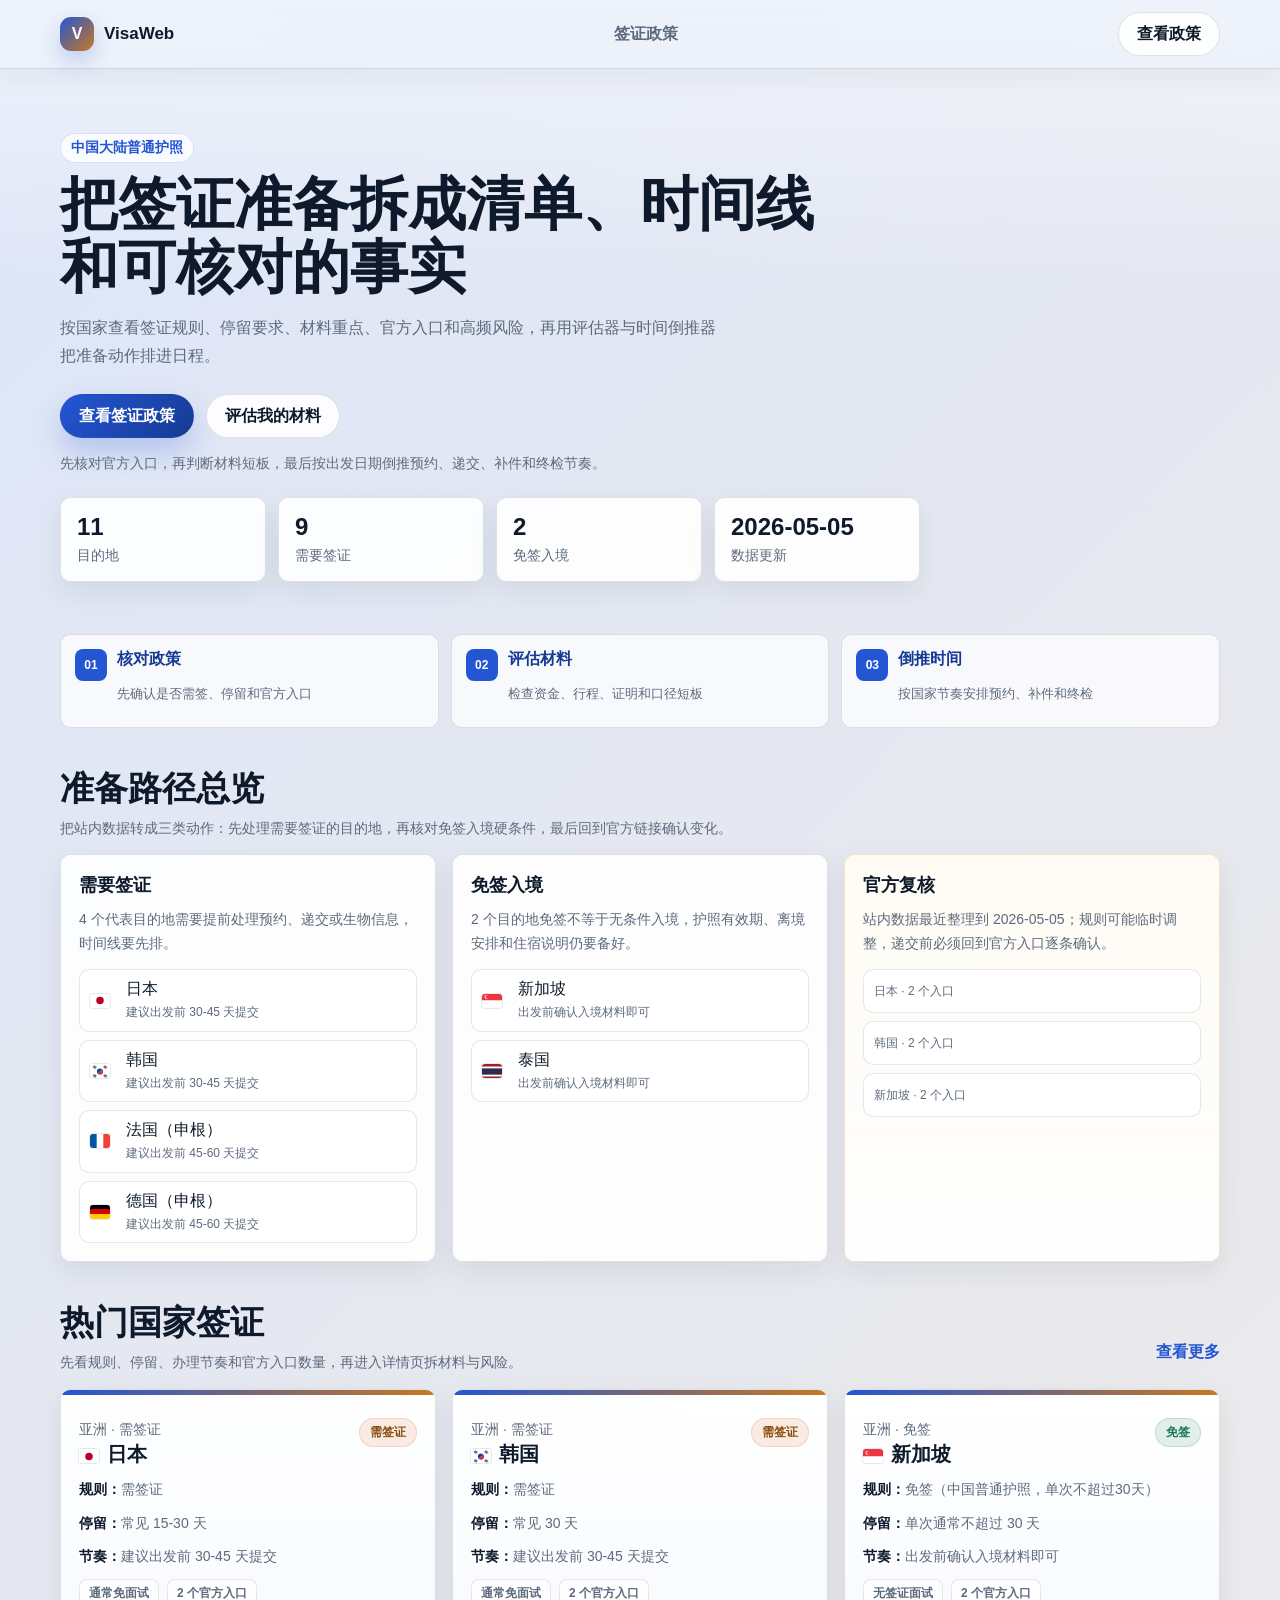
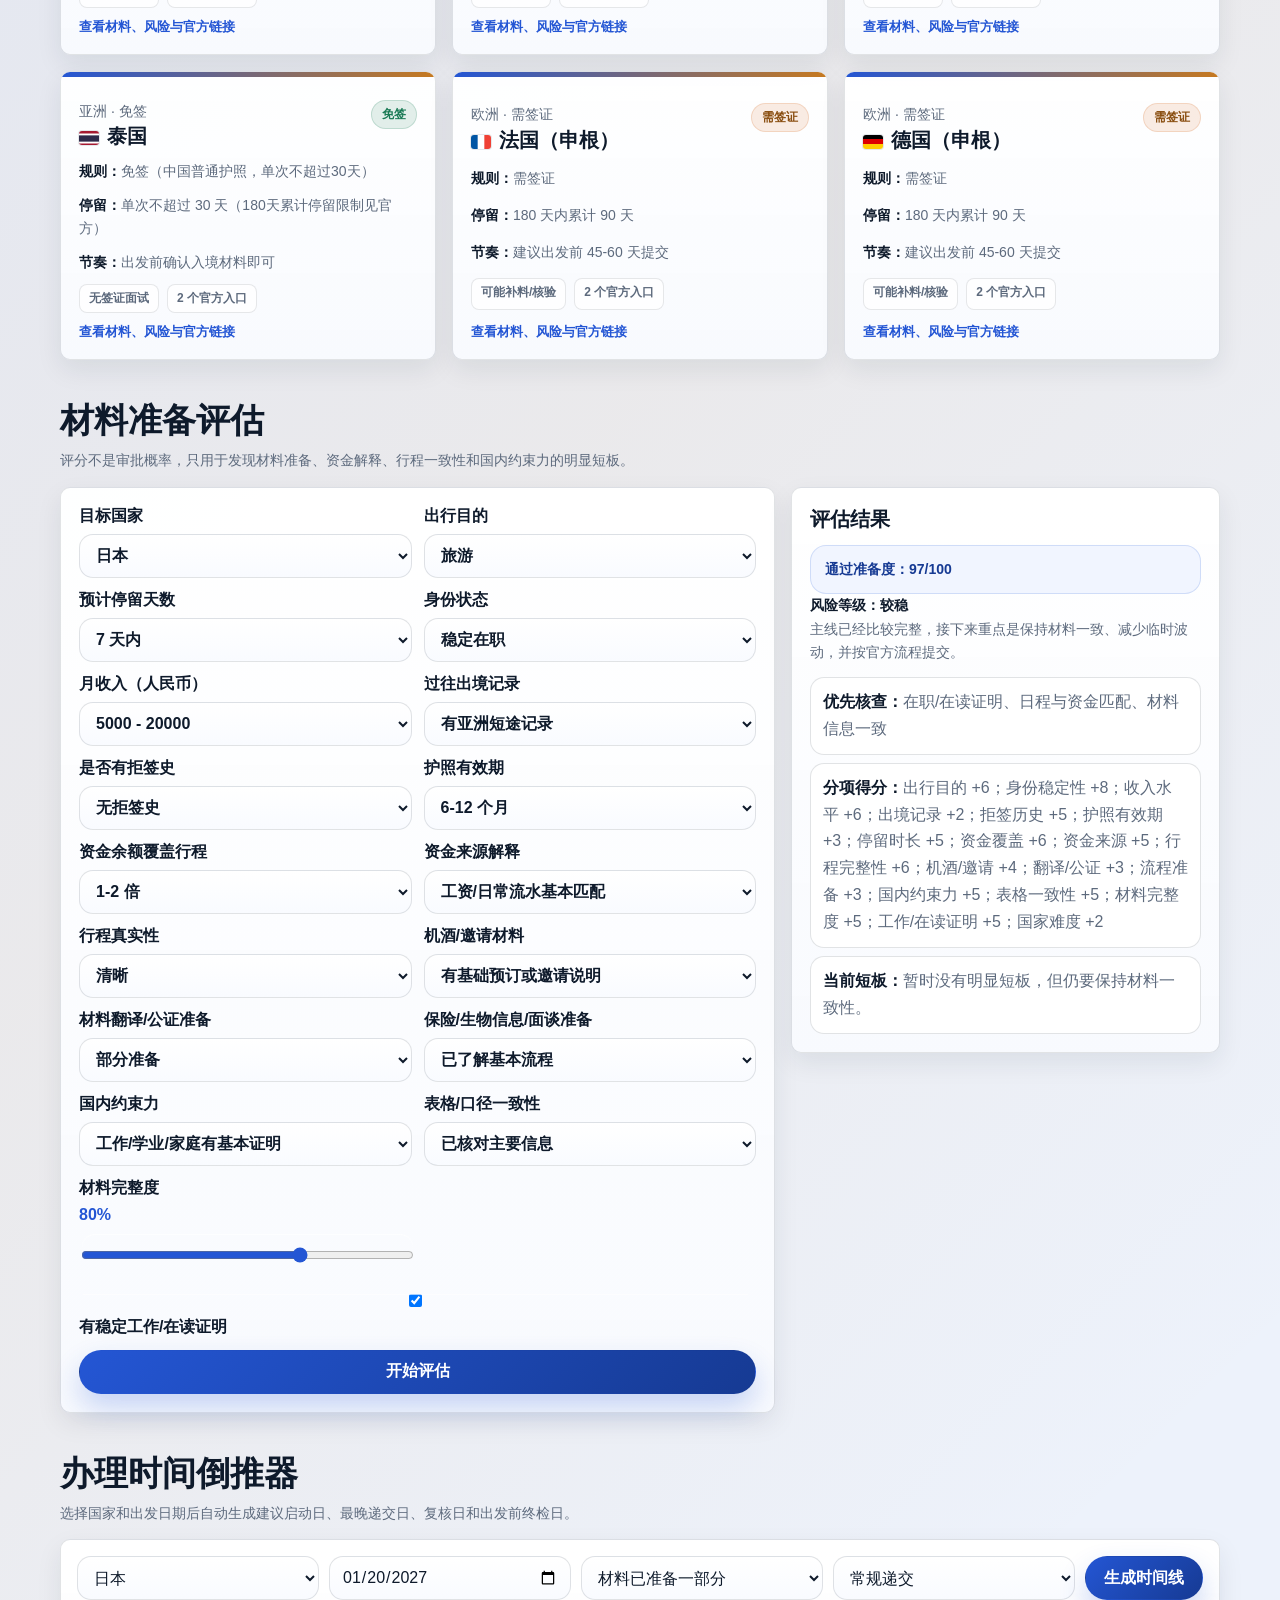
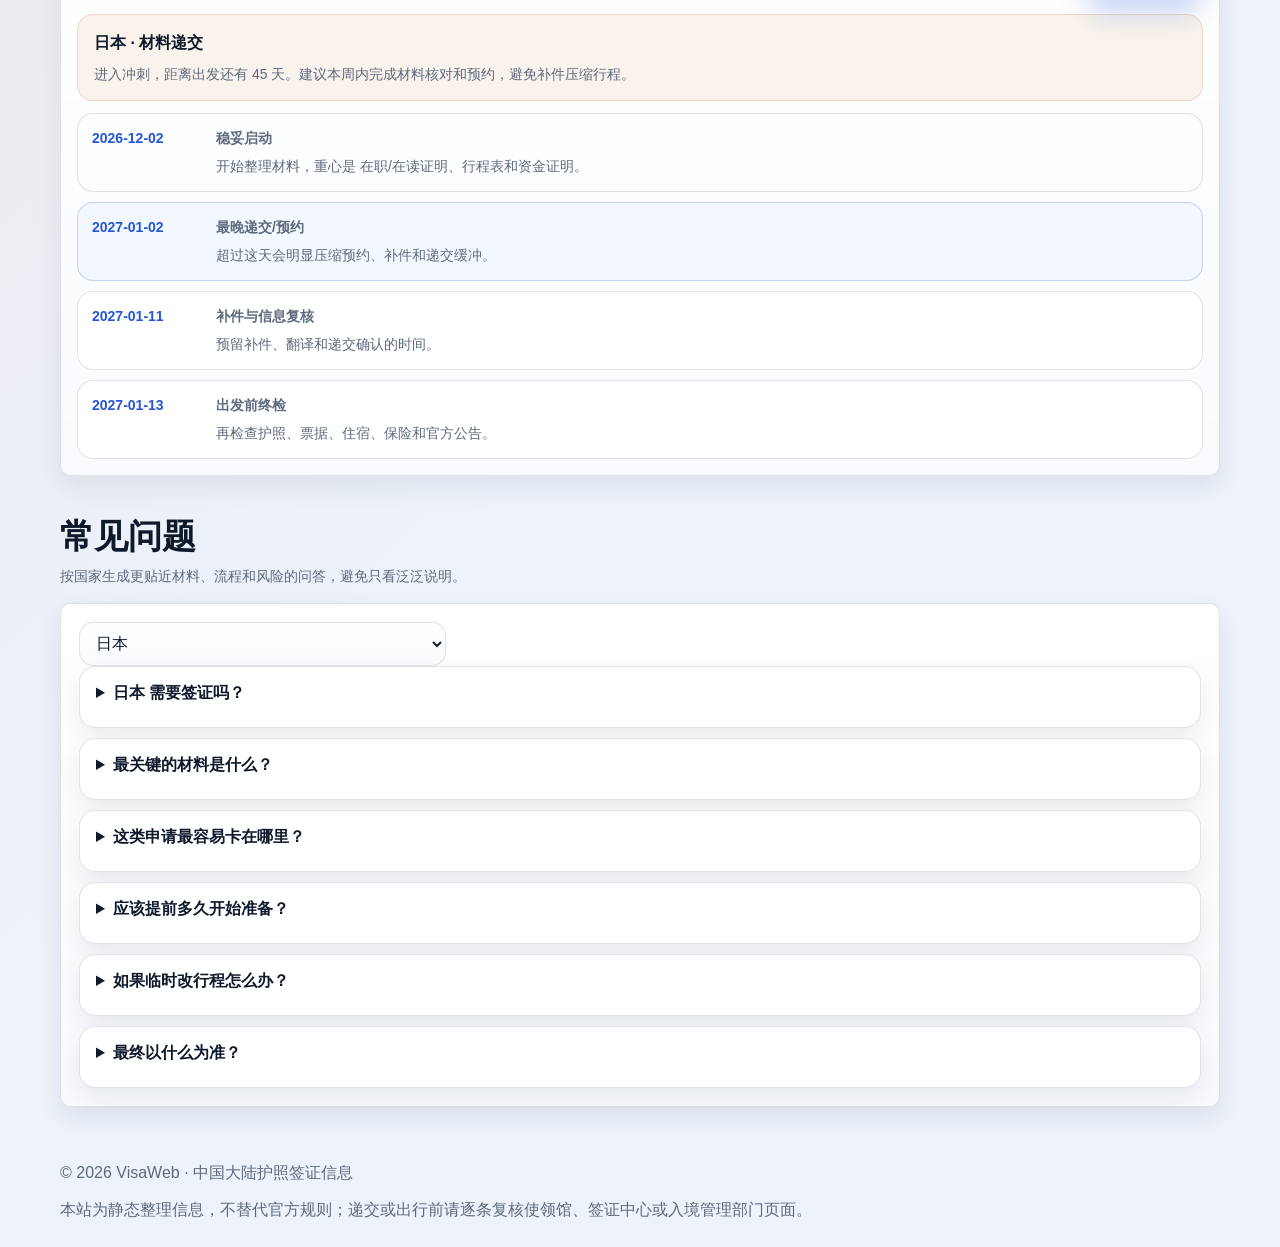
==== commit 1f35c6bd: "Deep optimize visa workflow UI" ====
--- a/index.html
+++ b/index.html
@@ -28,8 +28,9 @@
       <p class="hero-sub">按国家查看签证规则、停留要求、材料重点、官方入口和高频风险，再用评估器与时间倒推器把准备动作排进日程。</p>
       <div class="hero-actions">
         <a class="btn btn-solid" href="./policy/index.html">查看签证政策</a>
+        <a class="btn btn-line" href="#autoEval">评估我的材料</a>
       </div>
-      <p class="hero-note">先看政策库，再做材料评估，最后用时间倒推器排出递交节奏。</p>
+      <p class="hero-note">先核对官方入口，再判断材料短板，最后按出发日期倒推预约、递交、补件和终检节奏。</p>
       <div class="hero-facts" aria-label="站点内容摘要">
         <div><strong>11</strong><span>目的地</span></div>
         <div><strong>材料</strong><span>清单整理</span></div>
@@ -45,13 +46,34 @@
       </div>
     </section>
 
+    <section id="workflowBoard" class="container block reveal">
+      <div class="block-head block-head-text">
+        <div>
+          <h2>准备路径总览</h2>
+          <p>把站内数据转成三类动作：先处理需要签证的目的地，再核对免签入境硬条件，最后回到官方链接确认变化。</p>
+        </div>
+      </div>
+      <div id="prepBoard" class="prep-board"></div>
+    </section>
+
     <section id="hotSection" class="container block reveal">
-      <div class="block-head"><h2>热门国家签证</h2><a href="./policy/index.html">查看更多</a></div>
+      <div class="block-head block-head-text">
+        <div>
+          <h2>热门国家签证</h2>
+          <p>先看规则、停留、办理节奏和官方入口数量，再进入详情页拆材料与风险。</p>
+        </div>
+        <a href="./policy/index.html">查看更多</a>
+      </div>
       <div id="homeCards" class="card-grid"></div>
     </section>
 
     <section id="autoEval" class="container block reveal">
-      <div class="block-head"><h2>材料准备评估</h2></div>
+      <div class="block-head block-head-text">
+        <div>
+          <h2>材料准备评估</h2>
+          <p>评分不是审批概率，只用于发现材料准备、资金解释、行程一致性和国内约束力的明显短板。</p>
+        </div>
+      </div>
       <div class="apply-grid">
         <form id="visaEvalForm" class="card form-card" action="#" method="post">
           <label>目标国家<select id="evalCountry" required><option value="">请选择国家</option></select></label>
@@ -85,7 +107,12 @@
     </section>
 
     <section id="countdownSection" class="container block reveal">
-      <div class="block-head"><h2>办理时间倒推器</h2></div>
+      <div class="block-head block-head-text">
+        <div>
+          <h2>办理时间倒推器</h2>
+          <p>选择国家和出发日期后自动生成建议启动日、最晚递交日、复核日和出发前终检日。</p>
+        </div>
+      </div>
       <div class="card countdown-box">
         <div class="tool-actions countdown-actions">
           <select id="countCountry"></select>
@@ -107,7 +134,12 @@
     </section>
 
     <section id="faqSection" class="container block reveal">
-      <div class="block-head"><h2>常见问题</h2></div>
+      <div class="block-head block-head-text">
+        <div>
+          <h2>常见问题</h2>
+          <p>按国家生成更贴近材料、流程和风险的问答，避免只看泛泛说明。</p>
+        </div>
+      </div>
       <div class="card">
         <div class="tool-actions"><select id="faqCountry"></select></div>
         <div id="smartFaq" class="faq"></div>
@@ -115,7 +147,10 @@
     </section>
 
   </main>
-  <footer class="container footer reveal"><p>© 2026 VisaWeb · 中国大陆护照签证信息</p></footer>
+  <footer class="container footer reveal">
+    <p>© 2026 VisaWeb · 中国大陆护照签证信息</p>
+    <p>本站为静态整理信息，不替代官方规则；递交或出行前请逐条复核使领馆、签证中心或入境管理部门页面。</p>
+  </footer>
   <nav class="mobile-quickbar" aria-label="移动端快捷导航">
     <a href="./policy/index.html">政策</a>
     <a href="#autoEval">评估</a>
--- a/styles.css
+++ b/styles.css
@@ -259,6 +259,14 @@
   margin-bottom: 14px;
 }
 
+.block-head-text p {
+  max-width: 720px;
+  margin: 8px 0 0;
+  color: var(--muted);
+  font-size: 14px;
+  line-height: 1.7;
+}
+
 .block h2,
 .policy-page-head h2 {
   margin: 0;
@@ -345,6 +353,80 @@
   border-color: rgba(36, 86, 212, 0.24);
   background: rgba(242, 246, 255, 0.96);
   box-shadow: 0 10px 20px rgba(36, 86, 212, 0.1);
+}
+
+.prep-board {
+  display: grid;
+  grid-template-columns: repeat(3, minmax(0, 1fr));
+  gap: 16px;
+}
+
+.prep-card {
+  min-height: 230px;
+  border: 1px solid var(--line);
+  border-radius: 10px;
+  padding: 18px;
+  background: rgba(255, 255, 255, 0.9);
+  box-shadow: var(--shadow-sm);
+}
+
+.prep-card.caution {
+  border-color: rgba(198, 121, 32, 0.2);
+  background: linear-gradient(180deg, rgba(255, 251, 244, 0.98), rgba(255, 255, 255, 0.92));
+}
+
+.prep-card > strong {
+  display: block;
+  color: var(--text);
+  font-size: 18px;
+}
+
+.prep-card p {
+  margin: 10px 0 14px;
+  color: var(--muted);
+  font-size: 14px;
+  line-height: 1.72;
+}
+
+.prep-country-list,
+.prep-mini-list {
+  display: grid;
+  gap: 8px;
+}
+
+.prep-country-list a,
+.prep-mini-list span {
+  min-height: 44px;
+  border: 1px solid rgba(14, 26, 43, 0.1);
+  border-radius: 10px;
+  padding: 9px 10px;
+  display: grid;
+  align-items: center;
+  color: var(--text);
+  background: #fff;
+  text-decoration: none;
+}
+
+.prep-country-list a {
+  grid-template-columns: auto minmax(0, 1fr);
+  gap: 4px 8px;
+}
+
+.prep-country-list .flag-icon {
+  grid-row: 1 / span 2;
+  grid-column: 1;
+}
+
+.prep-country-list a span,
+.prep-country-list a small {
+  grid-column: 2;
+}
+
+.prep-country-list small,
+.prep-mini-list span {
+  color: var(--muted);
+  font-size: 12px;
+  line-height: 1.45;
 }
 
 .card-grid {
@@ -765,6 +847,40 @@
   line-height: 1.6;
 }
 
+.policy-digest {
+  display: grid;
+  grid-template-columns: repeat(4, minmax(0, 1fr));
+  gap: 10px;
+  margin-bottom: 16px;
+}
+
+.digest-card {
+  min-height: 76px;
+  border: 1px solid var(--line);
+  border-radius: 10px;
+  padding: 13px 14px;
+  background: rgba(255, 255, 255, 0.88);
+  box-shadow: var(--shadow-sm);
+}
+
+.digest-card strong,
+.digest-card span {
+  display: block;
+}
+
+.digest-card strong {
+  color: var(--primary-dark);
+  font-size: 24px;
+  line-height: 1.1;
+}
+
+.digest-card span {
+  margin-top: 7px;
+  color: var(--muted);
+  font-size: 13px;
+  line-height: 1.5;
+}
+
 .policy-detail-layout {
   display: grid;
   grid-template-columns: 300px minmax(0, 1fr);
@@ -812,12 +928,40 @@
   font-size: 15px;
 }
 
-.country-item span {
+.country-item span,
+.country-item small {
   display: block;
   margin-top: 4px;
   color: var(--muted);
   font-size: 12px;
   line-height: 1.45;
+}
+
+.country-item-top {
+  display: flex !important;
+  align-items: center;
+  justify-content: space-between;
+  gap: 8px;
+  margin-top: 0 !important;
+}
+
+.country-item-top em {
+  flex: 0 0 auto;
+  border-radius: 999px;
+  padding: 3px 7px;
+  font-style: normal;
+  font-size: 11px;
+  font-weight: 760;
+}
+
+.country-item-top em.need {
+  color: #8a4f12;
+  background: rgba(208, 102, 31, 0.12);
+}
+
+.country-item-top em.free {
+  color: var(--free);
+  background: rgba(26, 122, 85, 0.12);
 }
 
 .flag-icon {
@@ -1093,6 +1237,14 @@
     grid-template-columns: 1fr;
   }
 
+  .prep-board {
+    grid-template-columns: 1fr;
+  }
+
+  .policy-digest {
+    grid-template-columns: repeat(2, minmax(0, 1fr));
+  }
+
   .tip-card,
   .policy-country-list {
     position: static;
@@ -1236,6 +1388,7 @@
 
   .card-grid,
   .quick-links,
+  .policy-digest,
   .policy-country-list,
   .detail-focus-grid,
   .detail-summary,
